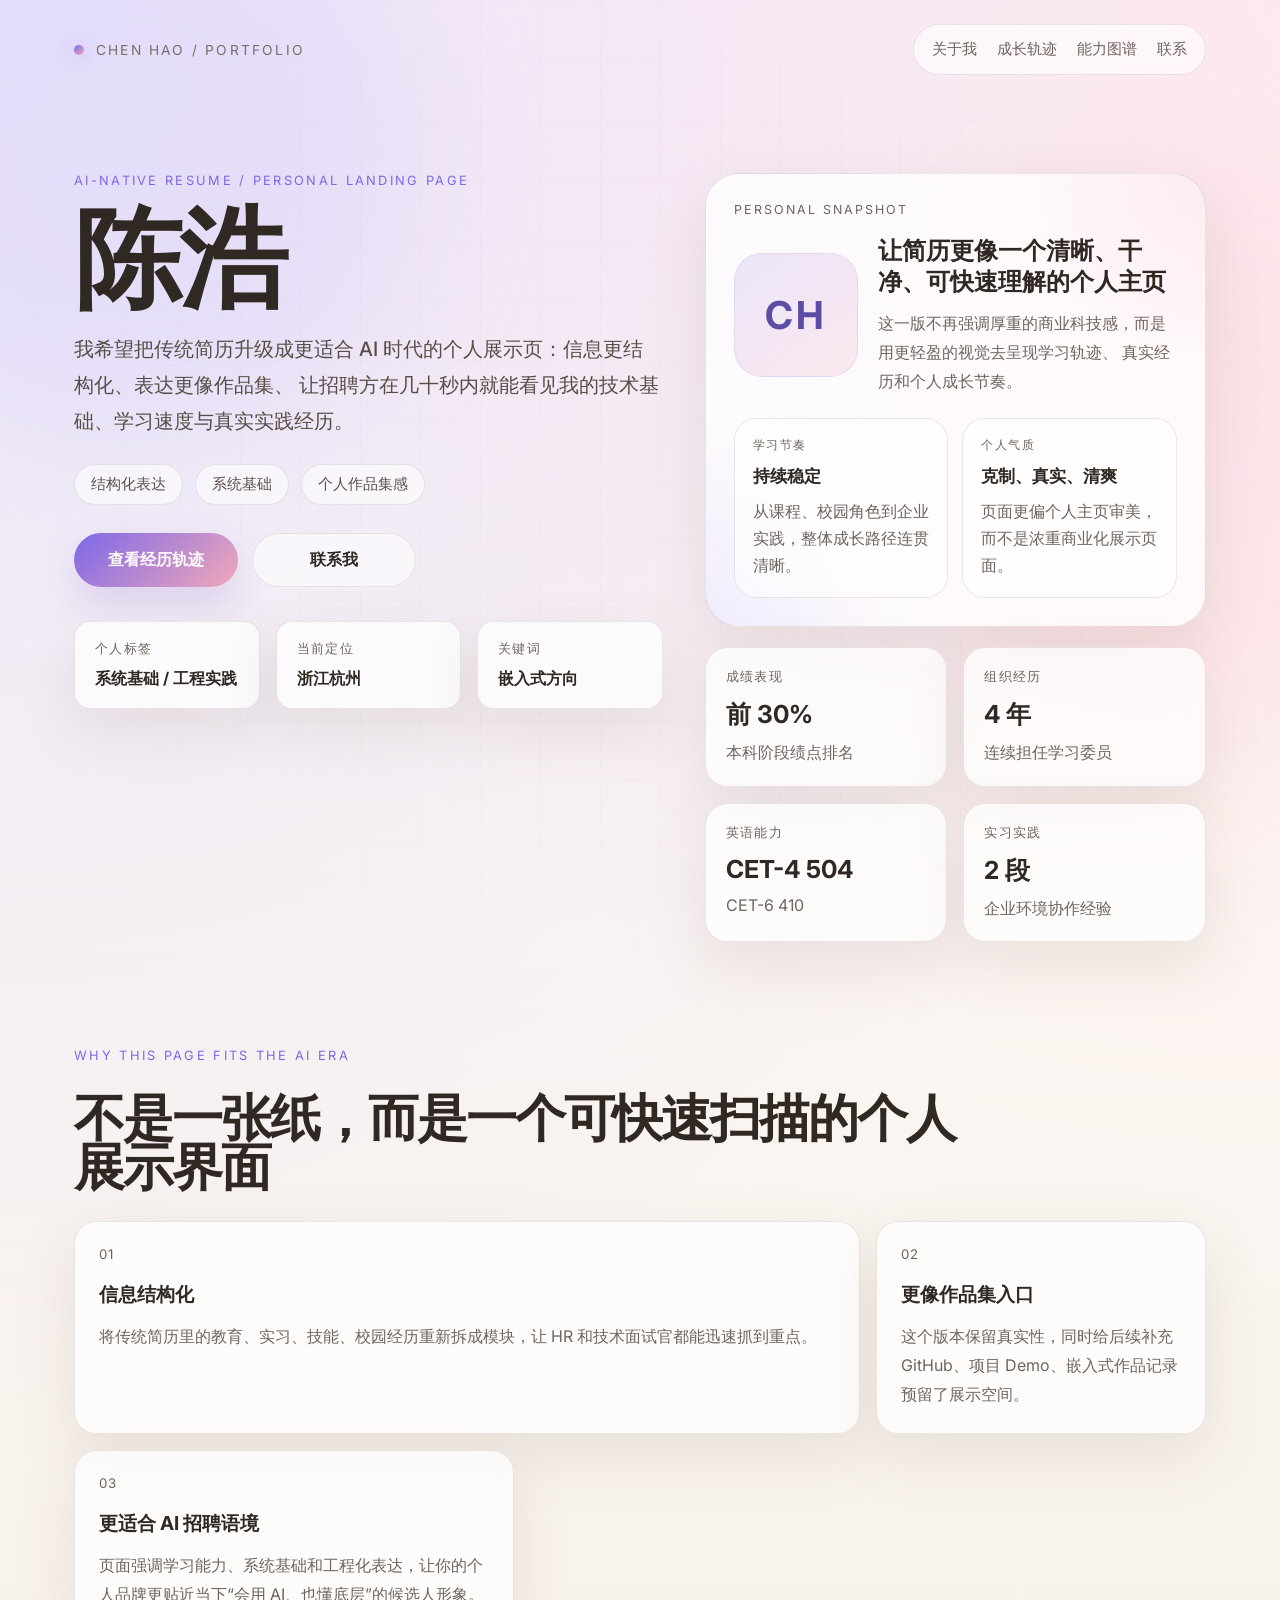
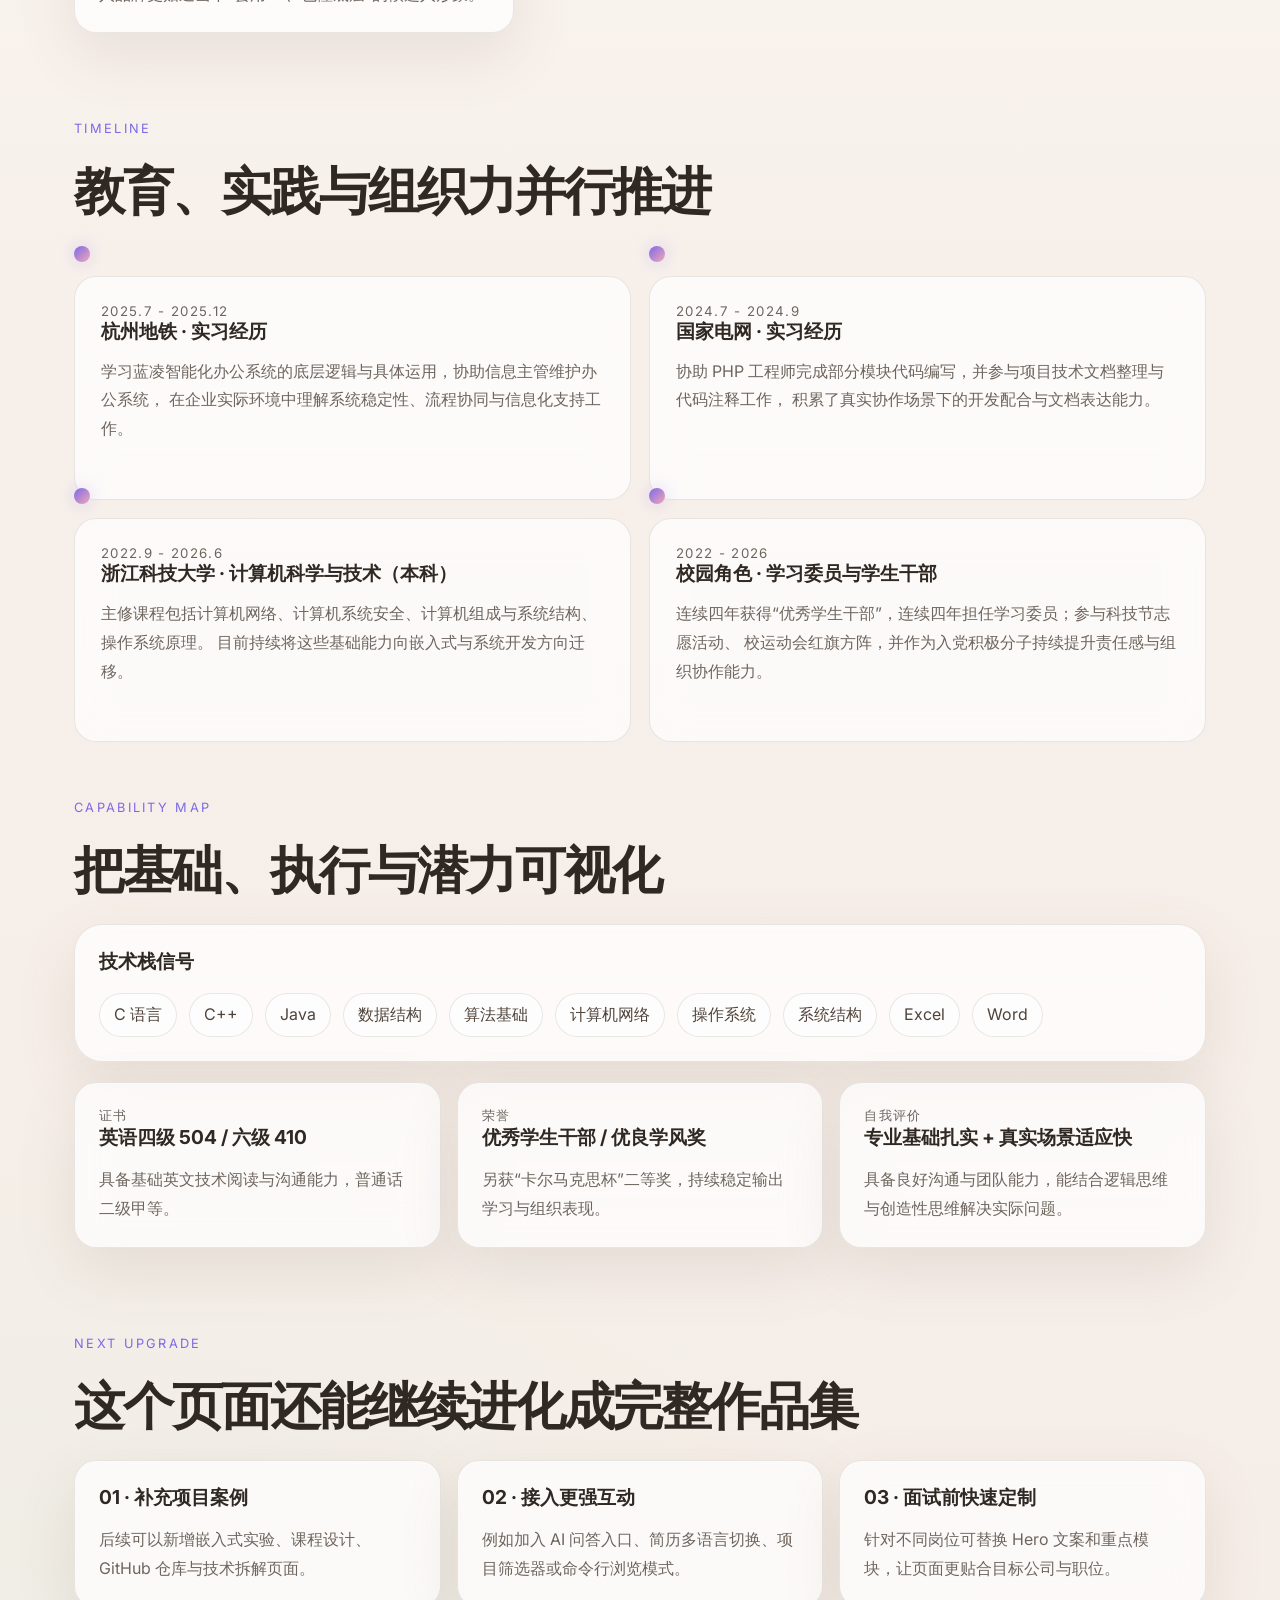
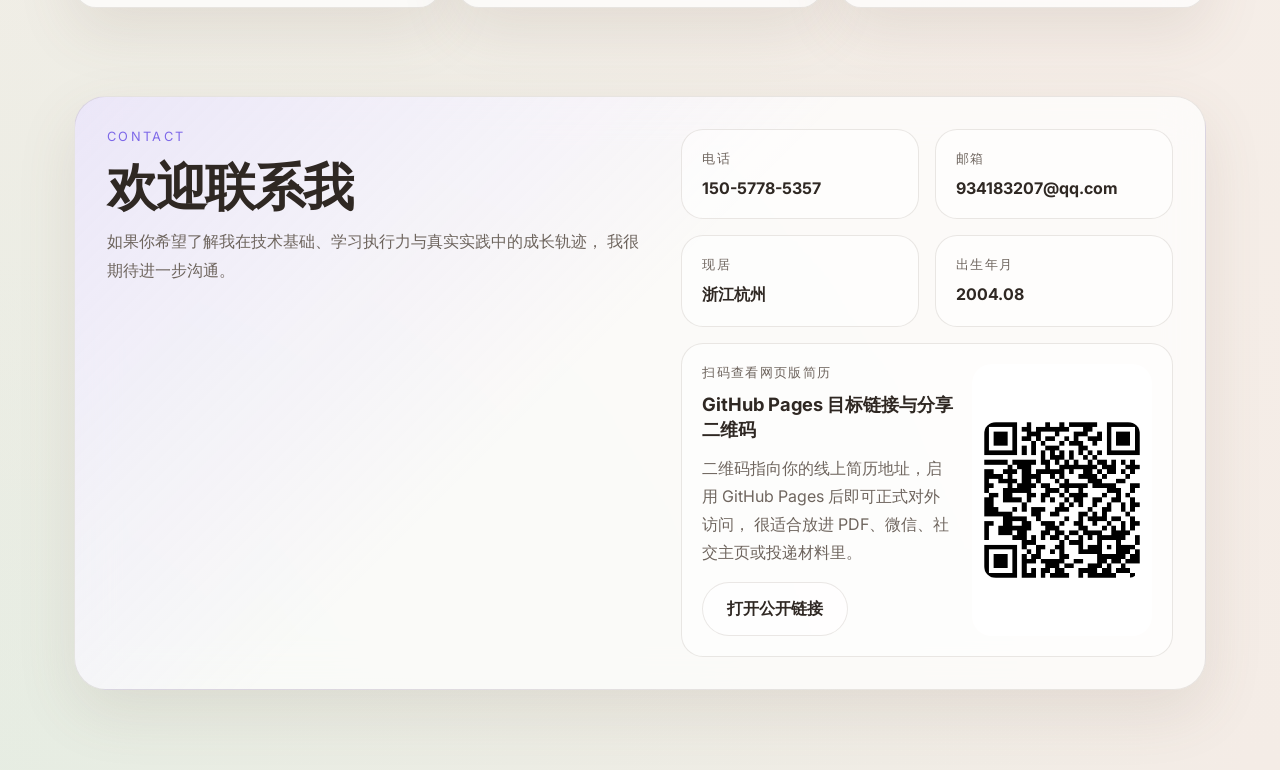
==== index.html @ 3a31ba6b "Redesign resume page layout Co-authored-by: yschen499-dotcom <yschen499-dotcom@users.noreply.github." ====
<!DOCTYPE html>
<html lang="zh-CN">
<head>
  <meta charset="UTF-8">
  <meta name="viewport" content="width=device-width, initial-scale=1.0">
  <title>陈浩 | AI 时代简历作品集</title>
  <meta
    name="description"
    content="陈浩的 AI 时代简历作品集，聚焦系统基础、工程实践与个人成长轨迹。"
  >
  <link rel="preconnect" href="https://fonts.googleapis.com">
  <link rel="preconnect" href="https://fonts.gstatic.com" crossorigin>
  <link
    href="https://fonts.googleapis.com/css2?family=Inter:wght@400;500;600;700;800&display=swap"
    rel="stylesheet"
  >
  <link rel="stylesheet" href="styles.css">
</head>
<body>
  <div class="page-shell">
    <div class="background-glow glow-a"></div>
    <div class="background-glow glow-b"></div>
    <div class="grid-overlay"></div>

    <header class="site-header">
      <a class="brand-mark" href="#top">
        <span class="brand-dot"></span>
        <span>CHEN HAO / PORTFOLIO</span>
      </a>
      <nav class="site-nav">
        <a href="#about">关于我</a>
        <a href="#timeline">成长轨迹</a>
        <a href="#skills">能力图谱</a>
        <a href="#contact">联系</a>
      </nav>
    </header>

    <main id="top">
      <section class="hero section reveal">
        <div class="hero-copy">
          <p class="eyebrow">AI-NATIVE RESUME / PERSONAL LANDING PAGE</p>
          <h1>陈浩</h1>
          <p class="hero-summary">
            我希望把传统简历升级成更适合 AI 时代的个人展示页：信息更结构化、表达更像作品集、
            让招聘方在几十秒内就能看见我的技术基础、学习速度与真实实践经历。
          </p>

          <div class="hero-tags">
            <span>结构化表达</span>
            <span>系统基础</span>
            <span>个人作品集感</span>
          </div>

          <div class="hero-actions">
            <a class="button primary" href="#timeline">查看经历轨迹</a>
            <a class="button secondary" href="#contact">联系我</a>
          </div>

          <div class="signal-row">
            <div class="signal-card">
              <span class="signal-label">个人标签</span>
              <strong>系统基础 / 工程实践</strong>
            </div>
            <div class="signal-card">
              <span class="signal-label">当前定位</span>
              <strong>浙江杭州</strong>
            </div>
            <div class="signal-card">
              <span class="signal-label">关键词</span>
              <strong id="keyword-rotator">系统基础</strong>
            </div>
          </div>
        </div>

        <aside class="hero-panel">
          <div class="showcase-card">
            <span class="showcase-label">PERSONAL SNAPSHOT</span>
            <div class="showcase-main">
              <div class="showcase-avatar">
                <span>CH</span>
              </div>
              <div class="showcase-copy">
                <h3>让简历更像一个清晰、干净、可快速理解的个人主页</h3>
                <p>
                  这一版不再强调厚重的商业科技感，而是用更轻盈的视觉去呈现学习轨迹、
                  真实经历和个人成长节奏。
                </p>
              </div>
            </div>

            <div class="showcase-grid">
              <article class="showcase-mini">
                <span>学习节奏</span>
                <strong>持续稳定</strong>
                <p>从课程、校园角色到企业实践，整体成长路径连贯清晰。</p>
              </article>
              <article class="showcase-mini">
                <span>个人气质</span>
                <strong>克制、真实、清爽</strong>
                <p>页面更偏个人主页审美，而不是浓重商业化展示页面。</p>
              </article>
            </div>
          </div>

          <div class="metric-grid">
            <article class="metric-card">
              <span>成绩表现</span>
              <strong>前 30%</strong>
              <p>本科阶段绩点排名</p>
            </article>
            <article class="metric-card">
              <span>组织经历</span>
              <strong>4 年</strong>
              <p>连续担任学习委员</p>
            </article>
            <article class="metric-card">
              <span>英语能力</span>
              <strong>CET-4 504</strong>
              <p>CET-6 410</p>
            </article>
            <article class="metric-card">
              <span>实习实践</span>
              <strong>2 段</strong>
              <p>企业环境协作经验</p>
            </article>
          </div>
        </aside>
      </section>

      <section id="about" class="section reveal">
        <div class="section-heading">
          <p class="eyebrow">WHY THIS PAGE FITS THE AI ERA</p>
          <h2>不是一张纸，而是一个可快速扫描的个人展示界面</h2>
        </div>

        <div class="feature-grid">
          <article class="feature-card">
            <span class="feature-index">01</span>
            <h3>信息结构化</h3>
            <p>
              将传统简历里的教育、实习、技能、校园经历重新拆成模块，让 HR 和技术面试官都能迅速抓到重点。
            </p>
          </article>
          <article class="feature-card">
            <span class="feature-index">02</span>
            <h3>更像作品集入口</h3>
            <p>
              这个版本保留真实性，同时给后续补充 GitHub、项目 Demo、嵌入式作品记录预留了展示空间。
            </p>
          </article>
          <article class="feature-card">
            <span class="feature-index">03</span>
            <h3>更适合 AI 招聘语境</h3>
            <p>
              页面强调学习能力、系统基础和工程化表达，让你的个人品牌更贴近当下“会用 AI、也懂底层”的候选人形象。
            </p>
          </article>
        </div>
      </section>

      <section id="timeline" class="section reveal">
        <div class="section-heading">
          <p class="eyebrow">TIMELINE</p>
          <h2>教育、实践与组织力并行推进</h2>
        </div>

        <div class="timeline">
          <article class="timeline-item">
            <div class="timeline-dot"></div>
            <div class="timeline-content">
              <span class="timeline-date">2025.7 - 2025.12</span>
              <h3>杭州地铁 · 实习经历</h3>
              <p>
                学习蓝凌智能化办公系统的底层逻辑与具体运用，协助信息主管维护办公系统，
                在企业实际环境中理解系统稳定性、流程协同与信息化支持工作。
              </p>
            </div>
          </article>

          <article class="timeline-item">
            <div class="timeline-dot"></div>
            <div class="timeline-content">
              <span class="timeline-date">2024.7 - 2024.9</span>
              <h3>国家电网 · 实习经历</h3>
              <p>
                协助 PHP 工程师完成部分模块代码编写，并参与项目技术文档整理与代码注释工作，
                积累了真实协作场景下的开发配合与文档表达能力。
              </p>
            </div>
          </article>

          <article class="timeline-item">
            <div class="timeline-dot"></div>
            <div class="timeline-content">
              <span class="timeline-date">2022.9 - 2026.6</span>
              <h3>浙江科技大学 · 计算机科学与技术（本科）</h3>
              <p>
                主修课程包括计算机网络、计算机系统安全、计算机组成与系统结构、操作系统原理。
                目前持续将这些基础能力向嵌入式与系统开发方向迁移。
              </p>
            </div>
          </article>

          <article class="timeline-item">
            <div class="timeline-dot"></div>
            <div class="timeline-content">
              <span class="timeline-date">2022 - 2026</span>
              <h3>校园角色 · 学习委员与学生干部</h3>
              <p>
                连续四年获得“优秀学生干部”，连续四年担任学习委员；参与科技节志愿活动、
                校运动会红旗方阵，并作为入党积极分子持续提升责任感与组织协作能力。
              </p>
            </div>
          </article>
        </div>
      </section>

      <section id="skills" class="section reveal">
        <div class="section-heading">
          <p class="eyebrow">CAPABILITY MAP</p>
          <h2>把基础、执行与潜力可视化</h2>
        </div>

        <div class="capability-layout">
          <div class="capability-panel">
            <h3>技术栈信号</h3>
            <div class="tag-group">
              <span>C 语言</span>
              <span>C++</span>
              <span>Java</span>
              <span>数据结构</span>
              <span>算法基础</span>
              <span>计算机网络</span>
              <span>操作系统</span>
              <span>系统结构</span>
              <span>Excel</span>
              <span>Word</span>
            </div>
          </div>
        </div>

        <div class="highlight-grid">
          <article class="highlight-card">
            <span class="highlight-title">证书</span>
            <h3>英语四级 504 / 六级 410</h3>
            <p>具备基础英文技术阅读与沟通能力，普通话二级甲等。</p>
          </article>
          <article class="highlight-card">
            <span class="highlight-title">荣誉</span>
            <h3>优秀学生干部 / 优良学风奖</h3>
            <p>另获“卡尔马克思杯”二等奖，持续稳定输出学习与组织表现。</p>
          </article>
          <article class="highlight-card">
            <span class="highlight-title">自我评价</span>
            <h3>专业基础扎实 + 真实场景适应快</h3>
            <p>具备良好沟通与团队能力，能结合逻辑思维与创造性思维解决实际问题。</p>
          </article>
        </div>
      </section>

      <section class="section reveal">
        <div class="section-heading">
          <p class="eyebrow">NEXT UPGRADE</p>
          <h2>这个页面还能继续进化成完整作品集</h2>
        </div>

        <div class="roadmap">
          <article class="roadmap-card">
            <h3>01 · 补充项目案例</h3>
            <p>后续可以新增嵌入式实验、课程设计、GitHub 仓库与技术拆解页面。</p>
          </article>
          <article class="roadmap-card">
            <h3>02 · 接入更强互动</h3>
            <p>例如加入 AI 问答入口、简历多语言切换、项目筛选器或命令行浏览模式。</p>
          </article>
          <article class="roadmap-card">
            <h3>03 · 面试前快速定制</h3>
            <p>针对不同岗位可替换 Hero 文案和重点模块，让页面更贴合目标公司与职位。</p>
          </article>
        </div>
      </section>

      <section id="contact" class="section reveal">
        <div class="contact-card">
          <div>
            <p class="eyebrow">CONTACT</p>
            <h2>欢迎联系我</h2>
            <p class="contact-copy">
              如果你希望了解我在技术基础、学习执行力与真实实践中的成长轨迹，
              我很期待进一步沟通。
            </p>
          </div>

          <div class="contact-side">
            <div class="contact-grid">
              <a href="tel:15057785357">
                <span>电话</span>
                <strong>150-5778-5357</strong>
              </a>
              <a href="mailto:934183207@qq.com">
                <span>邮箱</span>
                <strong>934183207@qq.com</strong>
              </a>
              <div>
                <span>现居</span>
                <strong>浙江杭州</strong>
              </div>
              <div>
                <span>出生年月</span>
                <strong>2004.08</strong>
              </div>
            </div>

            <div class="qr-panel">
              <div class="qr-copy">
                <span class="highlight-title">扫码查看网页版简历</span>
                <h3>GitHub Pages 目标链接与分享二维码</h3>
                <p>
                  二维码指向你的线上简历地址，启用 GitHub Pages 后即可正式对外访问，
                  很适合放进 PDF、微信、社交主页或投递材料里。
                </p>
                <a
                  class="button secondary qr-link"
                  href="https://yschen499-dotcom.github.io/test_dingdingtest_dingding/"
                  target="_blank"
                  rel="noreferrer"
                >
                  打开公开链接
                </a>
              </div>

              <div class="qr-code-card">
                <img src="assets/resume-qr.png" alt="陈浩网页版简历二维码">
              </div>
            </div>
          </div>
        </div>
      </section>
    </main>
  </div>

  <script src="script.js"></script>
</body>
</html>
---- styles.css ----
:root {
  --bg: #f6efe8;
  --bg-soft: rgba(255, 255, 255, 0.78);
  --card: rgba(255, 255, 255, 0.72);
  --card-strong: rgba(255, 255, 255, 0.9);
  --text: #2f2823;
  --muted: #6e655e;
  --line: rgba(86, 69, 53, 0.12);
  --primary: #7d68e8;
  --primary-strong: #a58dfa;
  --accent: #f1a8b9;
  --shadow: 0 22px 60px rgba(114, 92, 71, 0.12);
  --radius-xl: 28px;
  --radius-lg: 22px;
  --radius-md: 16px;
  --content-width: 1180px;
}

* {
  box-sizing: border-box;
}

html {
  scroll-behavior: smooth;
}

body {
  margin: 0;
  font-family: "Inter", system-ui, -apple-system, BlinkMacSystemFont, "Segoe UI", sans-serif;
  background:
    radial-gradient(circle at top left, rgba(167, 145, 255, 0.22), transparent 34%),
    radial-gradient(circle at top right, rgba(255, 187, 205, 0.28), transparent 28%),
    radial-gradient(circle at bottom left, rgba(205, 238, 220, 0.35), transparent 30%),
    linear-gradient(180deg, #fffdfa 0%, #f7f0ea 48%, #f4ece6 100%);
  color: var(--text);
  min-height: 100vh;
}

a {
  color: inherit;
  text-decoration: none;
}

button,
a,
span,
div {
  -webkit-tap-highlight-color: transparent;
}

.page-shell {
  position: relative;
  overflow: hidden;
}

.background-glow {
  position: fixed;
  width: 36rem;
  height: 36rem;
  border-radius: 999px;
  filter: blur(70px);
  opacity: 0.24;
  pointer-events: none;
  z-index: 0;
}

.glow-a {
  top: -8rem;
  left: -10rem;
  background: #c9befb;
}

.glow-b {
  top: 12rem;
  right: -12rem;
  background: #ffc6d3;
}

.grid-overlay {
  position: fixed;
  inset: 0;
  background-image:
    linear-gradient(rgba(96, 77, 62, 0.035) 1px, transparent 1px),
    linear-gradient(90deg, rgba(96, 77, 62, 0.035) 1px, transparent 1px);
  background-size: 60px 60px;
  mask-image: radial-gradient(circle at center, black 50%, transparent 92%);
  pointer-events: none;
  opacity: 0.45;
  z-index: 0;
}

.site-header,
main {
  position: relative;
  z-index: 1;
}

.site-header {
  max-width: var(--content-width);
  margin: 0 auto;
  padding: 24px 24px 0;
  display: flex;
  align-items: center;
  justify-content: space-between;
  gap: 24px;
}

.brand-mark {
  display: inline-flex;
  align-items: center;
  gap: 12px;
  font-size: 0.86rem;
  letter-spacing: 0.16em;
  color: #7a6f68;
}

.brand-dot {
  width: 10px;
  height: 10px;
  border-radius: 50%;
  background: linear-gradient(135deg, var(--primary), var(--accent));
  box-shadow: 0 0 18px rgba(156, 132, 241, 0.45);
}

.site-nav {
  display: inline-flex;
  align-items: center;
  gap: 20px;
  padding: 14px 18px;
  border: 1px solid var(--line);
  border-radius: 999px;
  background: rgba(255, 255, 255, 0.62);
  backdrop-filter: blur(18px);
}

.site-nav a {
  color: var(--muted);
  font-size: 0.95rem;
  transition: color 180ms ease;
}

.site-nav a.active,
.site-nav a:hover {
  color: var(--text);
}

main {
  max-width: var(--content-width);
  margin: 0 auto;
  padding: 34px 24px 80px;
}

.section {
  margin-top: 88px;
}

.hero {
  min-height: calc(100vh - 140px);
  display: grid;
  grid-template-columns: minmax(0, 1.08fr) minmax(360px, 0.92fr);
  align-items: start;
  gap: 42px;
  margin-top: 28px;
  padding: 36px 0 18px;
}

.eyebrow {
  color: var(--primary);
  letter-spacing: 0.18em;
  font-size: 0.8rem;
  text-transform: uppercase;
  margin: 0 0 18px;
}

.hero h1,
.section-heading h2,
.contact-card h2 {
  margin: 0;
  letter-spacing: -0.04em;
  line-height: 0.96;
}

.hero h1 {
  font-size: clamp(3.4rem, 10vw, 6.8rem);
}

.hero-role {
  margin: 18px 0 0;
  font-size: clamp(1.2rem, 2.2vw, 1.6rem);
  color: #594d45;
  font-weight: 600;
}

.hero-summary,
.feature-card p,
.timeline-content p,
.highlight-card p,
.roadmap-card p,
.contact-copy {
  color: var(--muted);
  line-height: 1.8;
}

.hero-summary {
  max-width: 640px;
  font-size: clamp(1.12rem, 2vw, 1.24rem);
  margin: 22px 0 0;
  color: #584e47;
  font-weight: 500;
}

.hero-tags {
  display: flex;
  flex-wrap: wrap;
  gap: 12px;
  margin-top: 24px;
}

.hero-tags span {
  padding: 10px 16px;
  border-radius: 999px;
  border: 1px solid var(--line);
  background: rgba(255, 255, 255, 0.58);
  color: #5b514a;
  font-size: 0.92rem;
}

.hero-actions {
  display: flex;
  flex-wrap: wrap;
  gap: 14px;
  margin-top: 28px;
}

.button {
  display: inline-flex;
  align-items: center;
  justify-content: center;
  min-width: 164px;
  padding: 15px 24px;
  border-radius: 999px;
  font-weight: 600;
  transition:
    transform 180ms ease,
    border-color 180ms ease,
    background 180ms ease;
}

.button:hover {
  transform: translateY(-2px);
}

.button.primary {
  background: linear-gradient(135deg, var(--primary), var(--accent));
  color: #fffdfb;
  box-shadow: 0 16px 36px rgba(154, 122, 214, 0.24);
}

.button.secondary {
  border: 1px solid var(--line);
  background: rgba(255, 255, 255, 0.55);
}

.signal-row {
  display: grid;
  grid-template-columns: repeat(3, minmax(0, 1fr));
  gap: 16px;
  margin-top: 34px;
}

.signal-card,
.metric-card,
.feature-card,
.capability-panel,
.highlight-card,
.roadmap-card {
  border: 1px solid var(--line);
  background: var(--card);
  backdrop-filter: blur(18px);
  box-shadow: var(--shadow);
}

.signal-card {
  padding: 18px 20px;
  border-radius: var(--radius-md);
}

.signal-label,
.metric-card span,
.highlight-title,
.contact-grid span,
.feature-index,
.timeline-date {
  display: block;
  color: var(--muted);
  font-size: 0.83rem;
  letter-spacing: 0.1em;
  text-transform: uppercase;
}

.signal-card strong,
.contact-grid strong {
  display: block;
  margin-top: 10px;
  font-size: 1rem;
}

.hero-panel {
  display: grid;
  gap: 20px;
  align-content: start;
}

.showcase-card {
  padding: 28px;
  border-radius: 34px;
  border: 1px solid var(--line);
  background:
    radial-gradient(circle at top right, rgba(241, 168, 185, 0.18), transparent 28%),
    radial-gradient(circle at bottom left, rgba(165, 141, 250, 0.14), transparent 30%),
    rgba(255, 255, 255, 0.78);
  box-shadow: var(--shadow);
}

.showcase-label {
  display: block;
  color: var(--muted);
  font-size: 0.78rem;
  letter-spacing: 0.16em;
  text-transform: uppercase;
}

.showcase-main {
  display: grid;
  grid-template-columns: 124px minmax(0, 1fr);
  gap: 20px;
  align-items: center;
  margin-top: 18px;
}

.showcase-avatar {
  display: flex;
  align-items: center;
  justify-content: center;
  aspect-ratio: 1;
  border-radius: 28px;
  background: linear-gradient(145deg, rgba(125, 104, 232, 0.14), rgba(241, 168, 185, 0.22));
  border: 1px solid rgba(125, 104, 232, 0.12);
}

.showcase-avatar span {
  font-size: 2.4rem;
  font-weight: 700;
  color: #5b4ca4;
  letter-spacing: 0.08em;
}

.showcase-copy h3 {
  margin: 0;
  font-size: 1.5rem;
  line-height: 1.3;
}

.showcase-copy p {
  margin: 12px 0 0;
  color: var(--muted);
  line-height: 1.8;
}

.showcase-grid {
  display: grid;
  grid-template-columns: repeat(2, minmax(0, 1fr));
  gap: 14px;
  margin-top: 22px;
}

.showcase-mini {
  padding: 18px;
  border-radius: 22px;
  border: 1px solid var(--line);
  background: rgba(255, 255, 255, 0.6);
}

.showcase-mini span {
  display: block;
  color: var(--muted);
  font-size: 0.78rem;
  letter-spacing: 0.12em;
  text-transform: uppercase;
}

.showcase-mini strong {
  display: block;
  margin-top: 10px;
  font-size: 1.08rem;
}

.showcase-mini p {
  margin: 10px 0 0;
  color: var(--muted);
  line-height: 1.7;
}

.terminal-card {
  border-radius: var(--radius-xl);
  overflow: hidden;
  background: rgba(255, 255, 255, 0.76);
  border: 1px solid var(--line);
  box-shadow: var(--shadow);
}

.terminal-topbar {
  display: flex;
  gap: 8px;
  padding: 16px 18px;
  border-bottom: 1px solid var(--line);
}

.terminal-topbar span {
  width: 11px;
  height: 11px;
  border-radius: 50%;
  background: rgba(112, 101, 94, 0.22);
}

.terminal-topbar span:first-child {
  background: #ff5f56;
}

.terminal-topbar span:nth-child(2) {
  background: #ffbd2e;
}

.terminal-topbar span:last-child {
  background: #27c93f;
}

.terminal-body {
  padding: 20px 22px 22px;
  font-size: 0.95rem;
  color: #554a42;
}

.terminal-body p {
  margin: 10px 0;
}

.terminal-body ul {
  margin: 14px 0 14px 18px;
  padding: 0;
  color: var(--muted);
  line-height: 1.8;
}

.prompt,
.terminal-accent {
  color: var(--primary);
}

.metric-grid,
.feature-grid,
.highlight-grid,
.roadmap,
.contact-grid,
.contact-side {
  display: grid;
  gap: 16px;
}

.metric-grid {
  grid-template-columns: repeat(2, minmax(0, 1fr));
}

.metric-card {
  padding: 20px;
  border-radius: var(--radius-lg);
}

.metric-card strong {
  display: block;
  margin-top: 12px;
  font-size: 1.55rem;
}

.metric-card p {
  margin: 8px 0 0;
  color: var(--muted);
  line-height: 1.65;
}

.section-heading {
  display: flex;
  flex-direction: column;
  gap: 12px;
  margin-bottom: 30px;
}

.section-heading h2,
.contact-card h2 {
  font-size: clamp(2.1rem, 4vw, 3.5rem);
  max-width: 920px;
}

.feature-grid {
  grid-template-columns: 1.2fr 0.9fr 0.9fr;
  align-items: stretch;
}

.feature-card:first-child {
  grid-column: span 2;
}

.feature-card,
.highlight-card,
.roadmap-card {
  border-radius: var(--radius-lg);
  padding: 24px;
}

.feature-index {
  margin-bottom: 20px;
}

.feature-card h3,
.timeline-content h3,
.capability-panel h3,
.highlight-card h3,
.roadmap-card h3 {
  margin: 0;
  font-size: 1.2rem;
}

.feature-card p,
.highlight-card p,
.roadmap-card p {
  margin: 14px 0 0;
}

.timeline {
  display: grid;
  grid-template-columns: repeat(2, minmax(0, 1fr));
  gap: 18px;
}

.timeline-item {
  position: relative;
  padding-left: 0;
}

.timeline-item + .timeline-item {
  margin-top: 0;
}

.timeline-dot {
  position: static;
  margin-bottom: 14px;
  width: 16px;
  height: 16px;
  border-radius: 50%;
  background: linear-gradient(135deg, var(--primary), var(--accent));
  box-shadow: 0 0 18px rgba(125, 104, 232, 0.28);
}

.timeline-content {
  border-radius: var(--radius-lg);
  padding: 26px;
  border: 1px solid var(--line);
  background: rgba(255, 255, 255, 0.7);
  backdrop-filter: blur(18px);
  min-height: 100%;
}

.timeline-content p {
  margin: 12px 0 0;
}

.capability-layout {
  display: grid;
  grid-template-columns: 1fr;
  gap: 18px;
}

.capability-panel {
  border-radius: var(--radius-xl);
  padding: 24px;
}

.tag-group {
  display: flex;
  flex-wrap: wrap;
  gap: 12px;
  margin-top: 18px;
}

.tag-group span {
  padding: 10px 14px;
  border-radius: 999px;
  border: 1px solid var(--line);
  color: #4f433b;
  background: rgba(255, 255, 255, 0.58);
}

.skill-bars {
  display: grid;
  gap: 18px;
  margin-top: 20px;
}

.skill-copy {
  display: flex;
  align-items: center;
  justify-content: space-between;
  gap: 12px;
  color: #dbe7fd;
}

.skill-copy strong {
  color: var(--primary);
}

.skill-bar {
  height: 10px;
  margin-top: 10px;
  border-radius: 999px;
  overflow: hidden;
  background: rgba(255, 255, 255, 0.08);
}

.skill-bar span {
  display: block;
  height: 100%;
  border-radius: inherit;
  background: linear-gradient(90deg, var(--primary), var(--accent));
}

.highlight-grid {
  grid-template-columns: repeat(3, minmax(0, 1fr));
  margin-top: 20px;
}

.roadmap {
  grid-template-columns: repeat(3, minmax(0, 1fr));
}

.contact-card {
  display: grid;
  grid-template-columns: minmax(0, 1fr) minmax(280px, 0.9fr);
  gap: 28px;
  padding: 32px;
  border-radius: 32px;
  border: 1px solid var(--line);
  background:
    linear-gradient(135deg, rgba(165, 141, 250, 0.18), rgba(255, 255, 255, 0) 45%),
    rgba(255, 255, 255, 0.72);
  backdrop-filter: blur(20px);
  box-shadow: var(--shadow);
}

.contact-grid {
  grid-template-columns: repeat(2, minmax(0, 1fr));
}

.contact-side {
  align-content: start;
}

.contact-grid a,
.contact-grid div {
  padding: 20px;
  border-radius: var(--radius-lg);
  border: 1px solid var(--line);
  background: rgba(255, 255, 255, 0.52);
}

.qr-panel {
  display: grid;
  grid-template-columns: minmax(0, 1fr) 180px;
  gap: 18px;
  padding: 20px;
  border-radius: var(--radius-lg);
  border: 1px solid var(--line);
  background: rgba(255, 255, 255, 0.52);
}

.qr-copy h3 {
  margin: 10px 0 0;
  font-size: 1.15rem;
}

.qr-copy p {
  margin: 12px 0 0;
  color: var(--muted);
  line-height: 1.75;
}

.qr-link {
  margin-top: 16px;
  min-width: 0;
}

.qr-code-card {
  display: flex;
  align-items: center;
  justify-content: center;
  padding: 12px;
  border-radius: 20px;
  background: rgba(255, 255, 255, 0.92);
}

.qr-code-card img {
  display: block;
  width: 100%;
  max-width: 156px;
  height: auto;
  border-radius: 12px;
}

.contact-copy {
  margin-top: 16px;
  max-width: 640px;
}

.reveal {
  opacity: 0;
  transform: translateY(28px);
  transition:
    opacity 600ms ease,
    transform 600ms ease;
}

.reveal.visible {
  opacity: 1;
  transform: translateY(0);
}

@media (max-width: 1080px) {
  .hero,
  .capability-layout,
  .contact-card {
    grid-template-columns: 1fr;
  }

  .feature-grid,
  .highlight-grid,
  .roadmap {
    grid-template-columns: repeat(2, minmax(0, 1fr));
  }

  .feature-card:first-child {
    grid-column: span 1;
  }

  .timeline {
    grid-template-columns: 1fr;
  }
}

@media (max-width: 760px) {
  .site-header {
    padding-top: 18px;
    flex-direction: column;
    align-items: flex-start;
  }

  .site-nav {
    width: 100%;
    overflow-x: auto;
    justify-content: flex-start;
  }

  main {
    padding-left: 18px;
    padding-right: 18px;
  }

  .hero {
    min-height: auto;
    padding-top: 24px;
  }

  .showcase-main,
  .showcase-grid {
    grid-template-columns: 1fr;
  }

  .signal-row,
  .metric-grid,
  .feature-grid,
  .highlight-grid,
  .roadmap,
  .contact-grid {
    grid-template-columns: 1fr;
  }

  .qr-panel {
    grid-template-columns: 1fr;
  }

  .qr-code-card {
    max-width: 220px;
  }

  .contact-card {
    padding: 24px;
  }
}
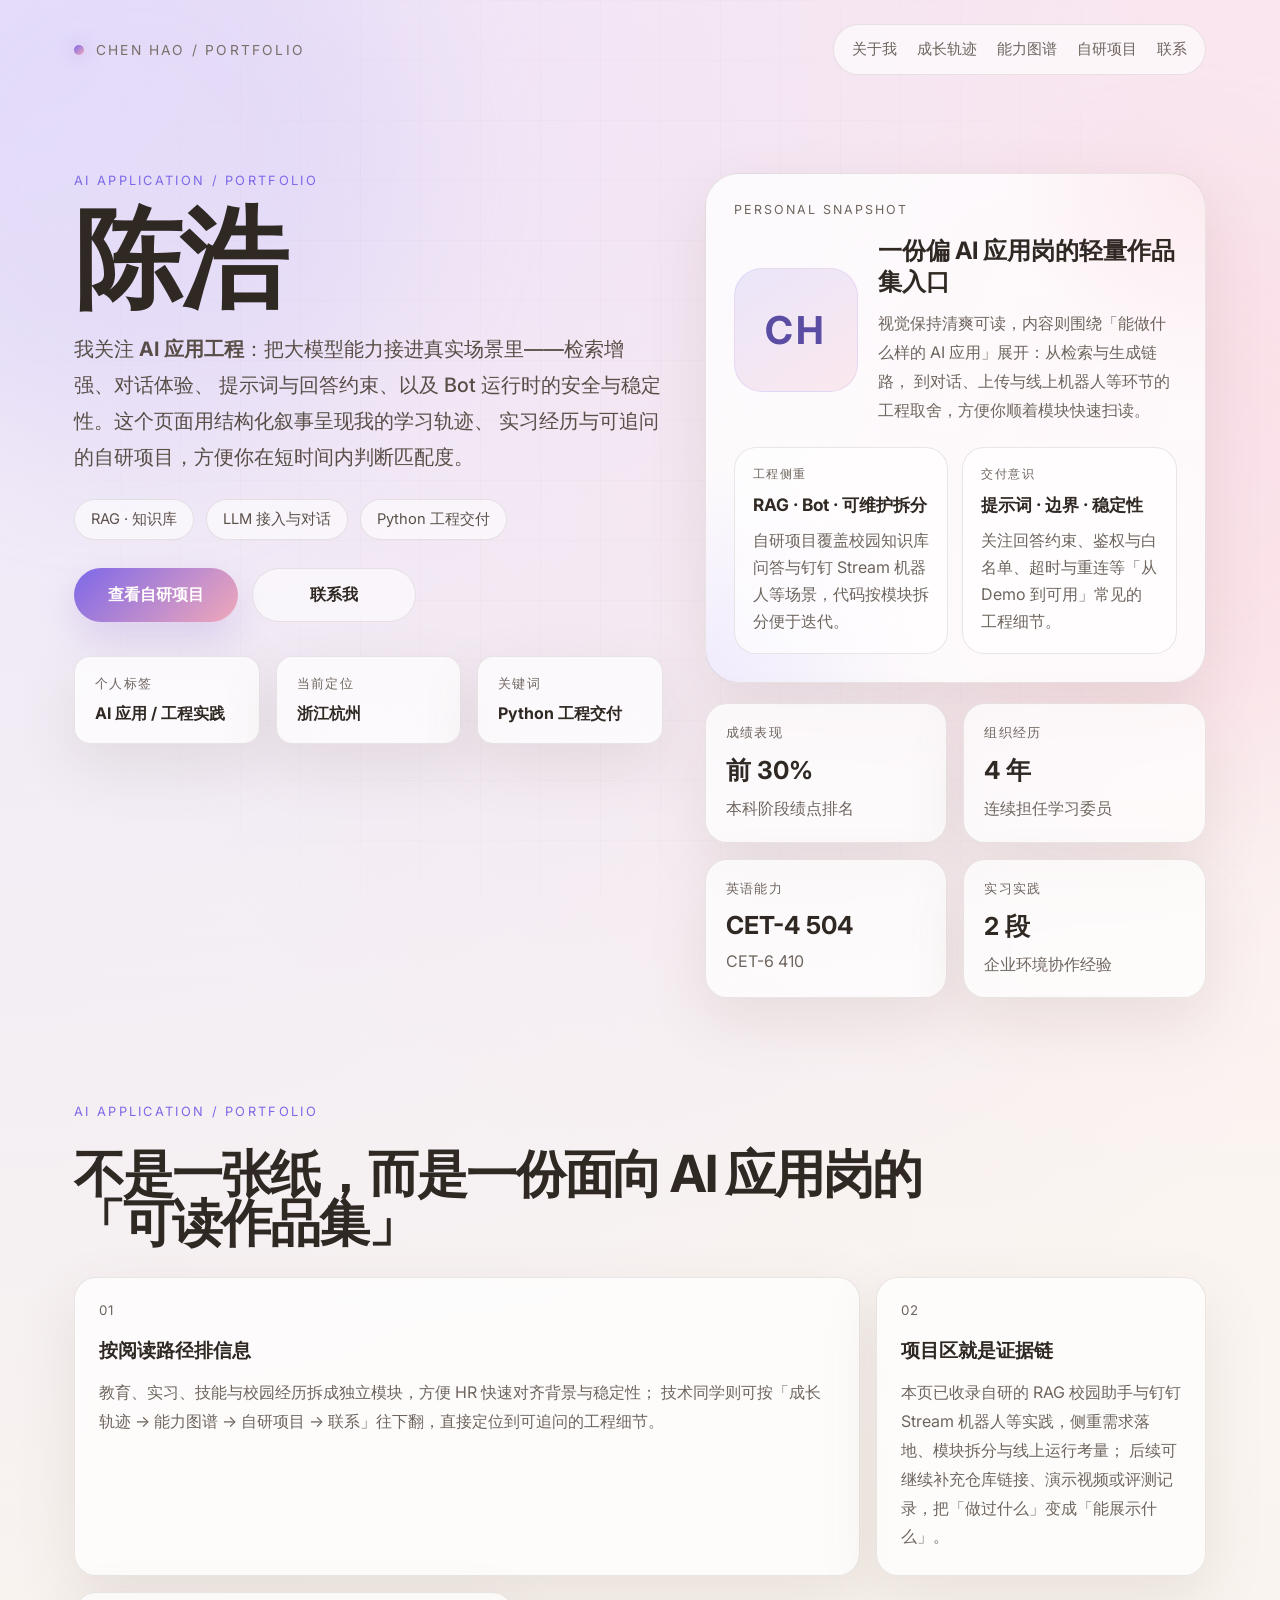
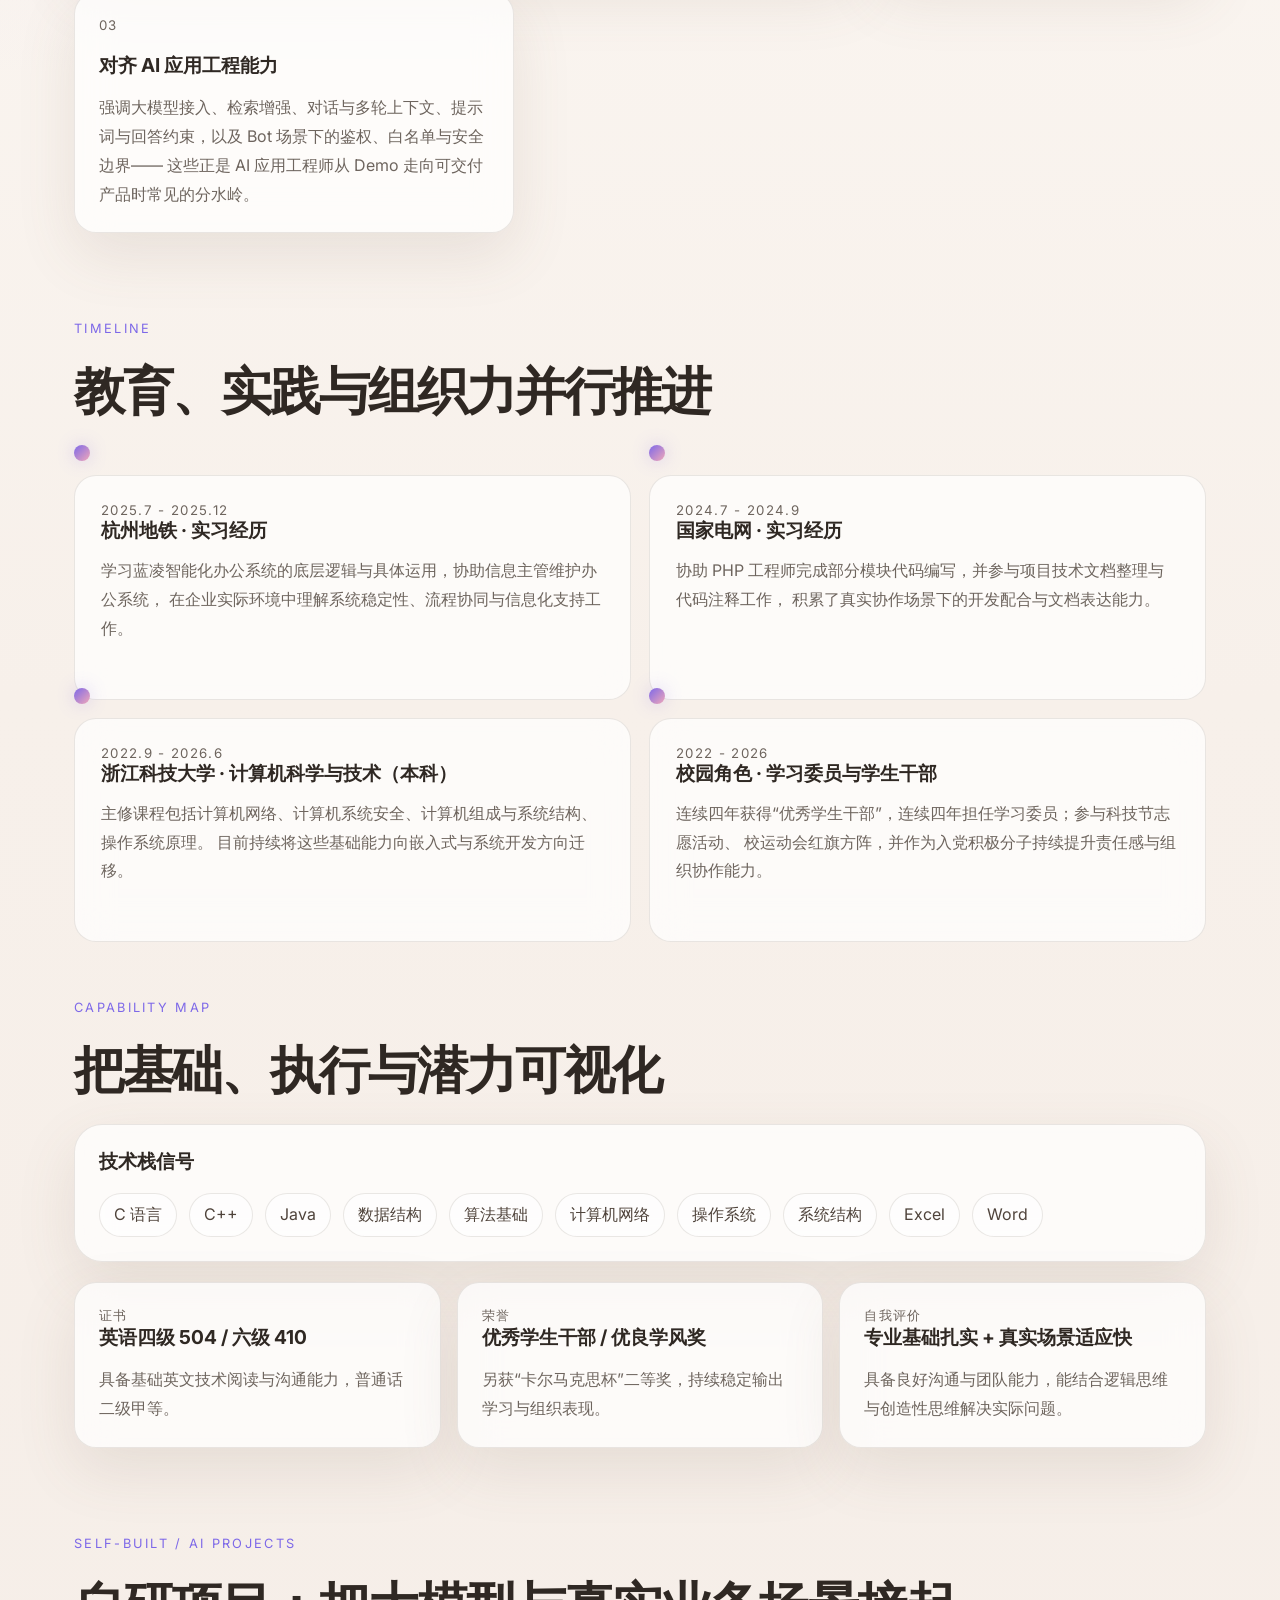
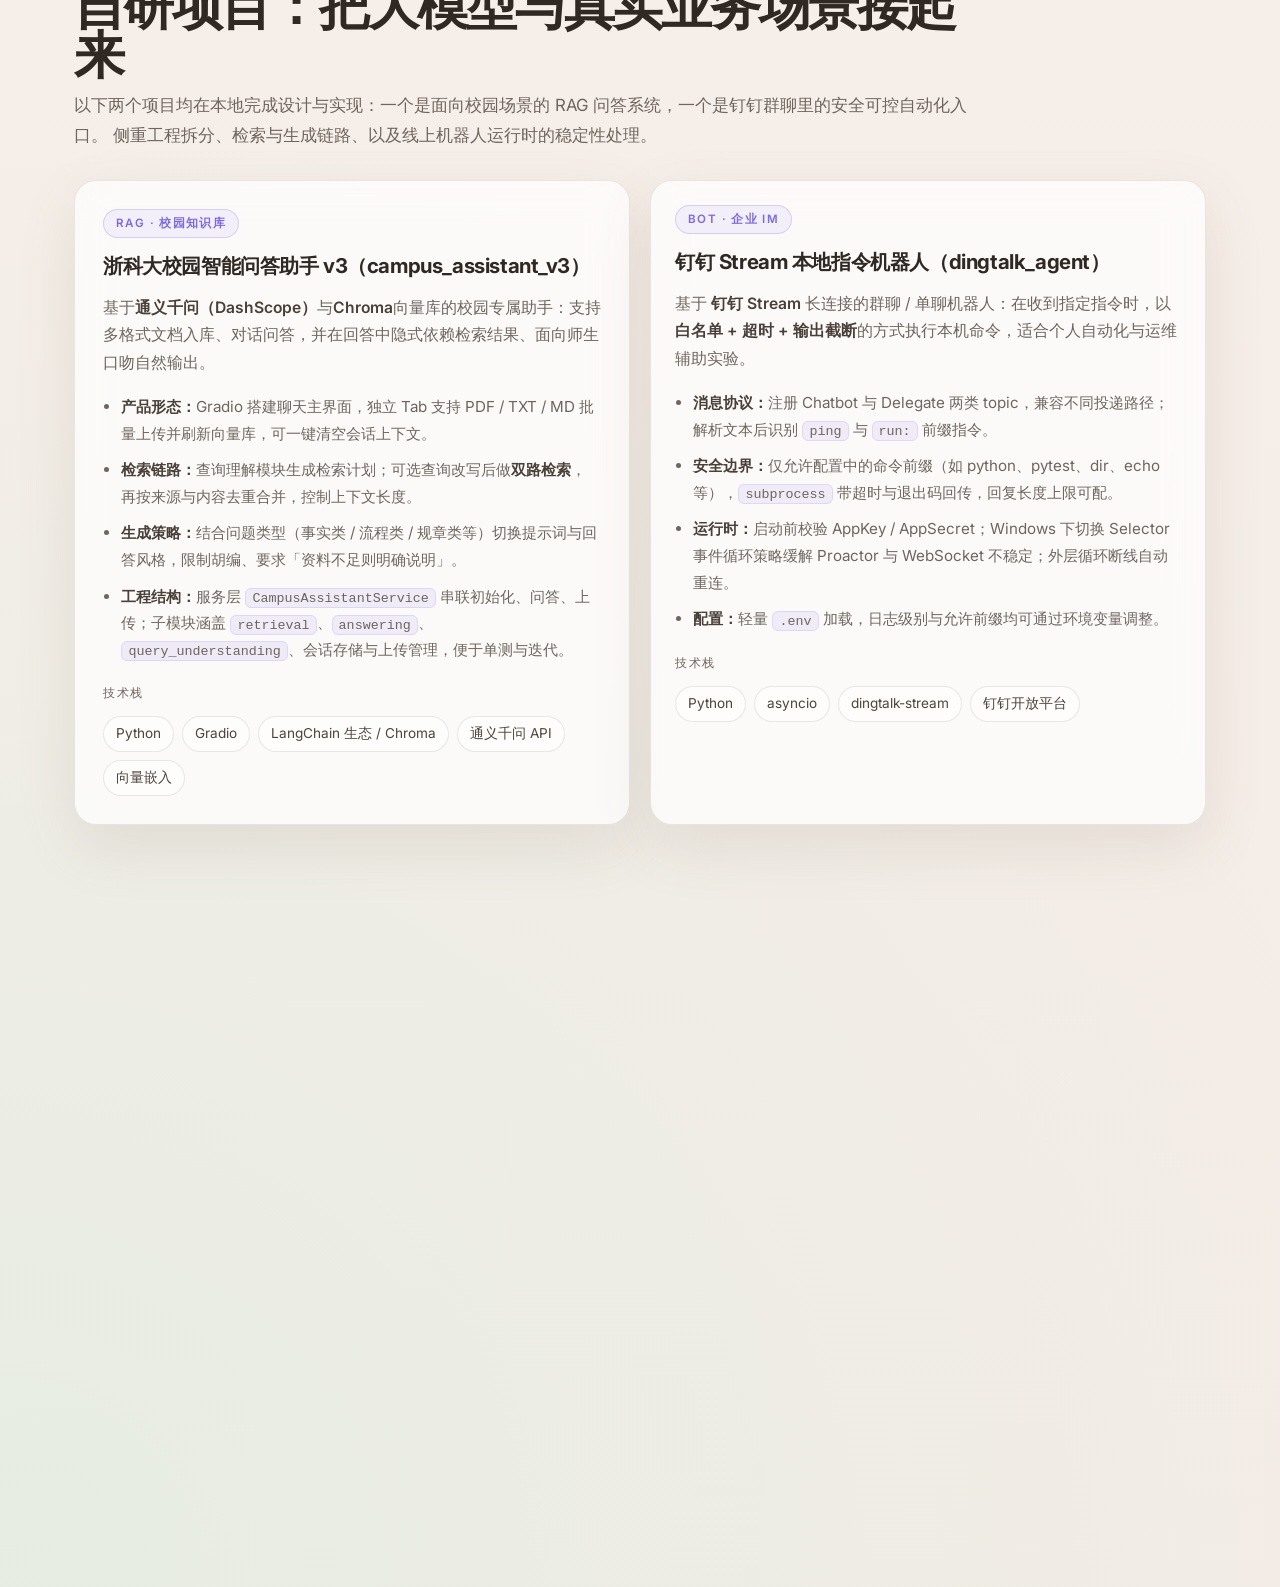
==== commit 17e3e000: "Sync AI application resume content Co-authored-by: yschen499-dotcom <yschen499-dotcom@users.noreply." ====
--- a/index.html
+++ b/index.html
@@ -3,10 +3,10 @@
 <head>
   <meta charset="UTF-8">
   <meta name="viewport" content="width=device-width, initial-scale=1.0">
-  <title>陈浩 | AI 时代简历作品集</title>
+  <title>陈浩 | AI 应用方向 · 个人简历与作品</title>
   <meta
     name="description"
-    content="陈浩的 AI 时代简历作品集，聚焦系统基础、工程实践与个人成长轨迹。"
+    content="陈浩的个人简历与作品页，面向 AI 应用岗位：大模型接入、RAG 检索增强、对话与钉钉 Bot 等落地实践，并呈现教育、实习与自研项目。"
   >
   <link rel="preconnect" href="https://fonts.googleapis.com">
   <link rel="preconnect" href="https://fonts.gstatic.com" crossorigin>
@@ -31,6 +31,7 @@
         <a href="#about">关于我</a>
         <a href="#timeline">成长轨迹</a>
         <a href="#skills">能力图谱</a>
+        <a href="#projects">自研项目</a>
         <a href="#contact">联系</a>
       </nav>
     </header>
@@ -38,28 +39,29 @@
     <main id="top">
       <section class="hero section reveal">
         <div class="hero-copy">
-          <p class="eyebrow">AI-NATIVE RESUME / PERSONAL LANDING PAGE</p>
+          <p class="eyebrow">AI APPLICATION / PORTFOLIO</p>
           <h1>陈浩</h1>
           <p class="hero-summary">
-            我希望把传统简历升级成更适合 AI 时代的个人展示页：信息更结构化、表达更像作品集、
-            让招聘方在几十秒内就能看见我的技术基础、学习速度与真实实践经历。
+            我关注<strong> AI 应用工程</strong>：把大模型能力接进真实场景里——检索增强、对话体验、
+            提示词与回答约束、以及 Bot 运行时的安全与稳定性。这个页面用结构化叙事呈现我的学习轨迹、
+            实习经历与可追问的自研项目，方便你在短时间内判断匹配度。
           </p>
 
           <div class="hero-tags">
-            <span>结构化表达</span>
-            <span>系统基础</span>
-            <span>个人作品集感</span>
+            <span>RAG · 知识库</span>
+            <span>LLM 接入与对话</span>
+            <span>Python 工程交付</span>
           </div>
 
           <div class="hero-actions">
-            <a class="button primary" href="#timeline">查看经历轨迹</a>
+            <a class="button primary" href="#projects">查看自研项目</a>
             <a class="button secondary" href="#contact">联系我</a>
           </div>
 
           <div class="signal-row">
             <div class="signal-card">
               <span class="signal-label">个人标签</span>
-              <strong>系统基础 / 工程实践</strong>
+              <strong>AI 应用 / 工程实践</strong>
             </div>
             <div class="signal-card">
               <span class="signal-label">当前定位</span>
@@ -67,7 +69,7 @@
             </div>
             <div class="signal-card">
               <span class="signal-label">关键词</span>
-              <strong id="keyword-rotator">系统基础</strong>
+              <strong id="keyword-rotator">RAG 与知识库</strong>
             </div>
           </div>
         </div>
@@ -80,24 +82,24 @@
                 <span>CH</span>
               </div>
               <div class="showcase-copy">
-                <h3>让简历更像一个清晰、干净、可快速理解的个人主页</h3>
+                <h3>一份偏 AI 应用岗的轻量作品集入口</h3>
                 <p>
-                  这一版不再强调厚重的商业科技感，而是用更轻盈的视觉去呈现学习轨迹、
-                  真实经历和个人成长节奏。
+                  视觉保持清爽可读，内容则围绕「能做什么样的 AI 应用」展开：从检索与生成链路，
+                  到对话、上传与线上机器人等环节的工程取舍，方便你顺着模块快速扫读。
                 </p>
               </div>
             </div>
 
             <div class="showcase-grid">
               <article class="showcase-mini">
-                <span>学习节奏</span>
-                <strong>持续稳定</strong>
-                <p>从课程、校园角色到企业实践，整体成长路径连贯清晰。</p>
+                <span>工程侧重</span>
+                <strong>RAG · Bot · 可维护拆分</strong>
+                <p>自研项目覆盖校园知识库问答与钉钉 Stream 机器人等场景，代码按模块拆分便于迭代。</p>
               </article>
               <article class="showcase-mini">
-                <span>个人气质</span>
-                <strong>克制、真实、清爽</strong>
-                <p>页面更偏个人主页审美，而不是浓重商业化展示页面。</p>
+                <span>交付意识</span>
+                <strong>提示词 · 边界 · 稳定性</strong>
+                <p>关注回答约束、鉴权与白名单、超时与重连等「从 Demo 到可用」常见的工程细节。</p>
               </article>
             </div>
           </div>
@@ -129,30 +131,33 @@
 
       <section id="about" class="section reveal">
         <div class="section-heading">
-          <p class="eyebrow">WHY THIS PAGE FITS THE AI ERA</p>
-          <h2>不是一张纸，而是一个可快速扫描的个人展示界面</h2>
+          <p class="eyebrow">AI APPLICATION / PORTFOLIO</p>
+          <h2>不是一张纸，而是一份面向 AI 应用岗的「可读作品集」</h2>
         </div>
 
         <div class="feature-grid">
           <article class="feature-card">
             <span class="feature-index">01</span>
-            <h3>信息结构化</h3>
+            <h3>按阅读路径排信息</h3>
             <p>
-              将传统简历里的教育、实习、技能、校园经历重新拆成模块，让 HR 和技术面试官都能迅速抓到重点。
+              教育、实习、技能与校园经历拆成独立模块，方便 HR 快速对齐背景与稳定性；
+              技术同学则可按「成长轨迹 → 能力图谱 → 自研项目 → 联系」往下翻，直接定位到可追问的工程细节。
             </p>
           </article>
           <article class="feature-card">
             <span class="feature-index">02</span>
-            <h3>更像作品集入口</h3>
+            <h3>项目区就是证据链</h3>
             <p>
-              这个版本保留真实性，同时给后续补充 GitHub、项目 Demo、嵌入式作品记录预留了展示空间。
+              本页已收录自研的 RAG 校园助手与钉钉 Stream 机器人等实践，侧重需求落地、模块拆分与线上运行考量；
+              后续可继续补充仓库链接、演示视频或评测记录，把「做过什么」变成「能展示什么」。
             </p>
           </article>
           <article class="feature-card">
             <span class="feature-index">03</span>
-            <h3>更适合 AI 招聘语境</h3>
+            <h3>对齐 AI 应用工程能力</h3>
             <p>
-              页面强调学习能力、系统基础和工程化表达，让你的个人品牌更贴近当下“会用 AI、也懂底层”的候选人形象。
+              强调大模型接入、检索增强、对话与多轮上下文、提示词与回答约束，以及 Bot 场景下的鉴权、白名单与安全边界——
+              这些正是 AI 应用工程师从 Demo 走向可交付产品时常见的分水岭。
             </p>
           </article>
         </div>
@@ -258,24 +263,58 @@
         </div>
       </section>
 
-      <section class="section reveal">
+      <section id="projects" class="section reveal">
         <div class="section-heading">
-          <p class="eyebrow">NEXT UPGRADE</p>
-          <h2>这个页面还能继续进化成完整作品集</h2>
-        </div>
-
-        <div class="roadmap">
-          <article class="roadmap-card">
-            <h3>01 · 补充项目案例</h3>
-            <p>后续可以新增嵌入式实验、课程设计、GitHub 仓库与技术拆解页面。</p>
-          </article>
-          <article class="roadmap-card">
-            <h3>02 · 接入更强互动</h3>
-            <p>例如加入 AI 问答入口、简历多语言切换、项目筛选器或命令行浏览模式。</p>
-          </article>
-          <article class="roadmap-card">
-            <h3>03 · 面试前快速定制</h3>
-            <p>针对不同岗位可替换 Hero 文案和重点模块，让页面更贴合目标公司与职位。</p>
+          <p class="eyebrow">SELF-BUILT / AI PROJECTS</p>
+          <h2>自研项目：把大模型与真实业务场景接起来</h2>
+          <p class="section-lead">
+            以下两个项目均在本地完成设计与实现：一个是面向校园场景的 RAG 问答系统，一个是钉钉群聊里的安全可控自动化入口。
+            侧重工程拆分、检索与生成链路、以及线上机器人运行时的稳定性处理。
+          </p>
+        </div>
+
+        <div class="projects-grid">
+          <article class="project-card project-card--main">
+            <span class="project-badge">RAG · 校园知识库</span>
+            <h3>浙科大校园智能问答助手 v3（campus_assistant_v3）</h3>
+            <p class="project-lead">
+              基于<strong>通义千问（DashScope）</strong>与<strong>Chroma</strong>向量库的校园专属助手：支持多格式文档入库、对话问答，并在回答中隐式依赖检索结果、面向师生口吻自然输出。
+            </p>
+            <ul class="project-list">
+              <li><strong>产品形态：</strong>Gradio 搭建聊天主界面，独立 Tab 支持 PDF / TXT / MD 批量上传并刷新向量库，可一键清空会话上下文。</li>
+              <li><strong>检索链路：</strong>查询理解模块生成检索计划；可选查询改写后做<strong>双路检索</strong>，再按来源与内容去重合并，控制上下文长度。</li>
+              <li><strong>生成策略：</strong>结合问题类型（事实类 / 流程类 / 规章类等）切换提示词与回答风格，限制胡编、要求「资料不足则明确说明」。</li>
+              <li><strong>工程结构：</strong>服务层 <code>CampusAssistantService</code> 串联初始化、问答、上传；子模块涵盖 <code>retrieval</code>、<code>answering</code>、<code>query_understanding</code>、会话存储与上传管理，便于单测与迭代。</li>
+            </ul>
+            <p class="project-stack-label">技术栈</p>
+            <div class="project-stack">
+              <span>Python</span>
+              <span>Gradio</span>
+              <span>LangChain 生态 / Chroma</span>
+              <span>通义千问 API</span>
+              <span>向量嵌入</span>
+            </div>
+          </article>
+
+          <article class="project-card">
+            <span class="project-badge">Bot · 企业 IM</span>
+            <h3>钉钉 Stream 本地指令机器人（dingtalk_agent）</h3>
+            <p class="project-lead">
+              基于 <strong>钉钉 Stream</strong> 长连接的群聊 / 单聊机器人：在收到指定指令时，以<strong>白名单 + 超时 + 输出截断</strong>的方式执行本机命令，适合个人自动化与运维辅助实验。
+            </p>
+            <ul class="project-list">
+              <li><strong>消息协议：</strong>注册 Chatbot 与 Delegate 两类 topic，兼容不同投递路径；解析文本后识别 <code>ping</code> 与 <code>run:</code> 前缀指令。</li>
+              <li><strong>安全边界：</strong>仅允许配置中的命令前缀（如 python、pytest、dir、echo 等），<code>subprocess</code> 带超时与退出码回传，回复长度上限可配。</li>
+              <li><strong>运行时：</strong>启动前校验 AppKey / AppSecret；Windows 下切换 Selector 事件循环策略缓解 Proactor 与 WebSocket 不稳定；外层循环断线自动重连。</li>
+              <li><strong>配置：</strong>轻量 <code>.env</code> 加载，日志级别与允许前缀均可通过环境变量调整。</li>
+            </ul>
+            <p class="project-stack-label">技术栈</p>
+            <div class="project-stack">
+              <span>Python</span>
+              <span>asyncio</span>
+              <span>dingtalk-stream</span>
+              <span>钉钉开放平台</span>
+            </div>
           </article>
         </div>
       </section>
--- a/styles.css
+++ b/styles.css
@@ -273,7 +273,8 @@
 .feature-card,
 .capability-panel,
 .highlight-card,
-.roadmap-card {
+.roadmap-card,
+.project-card {
   border: 1px solid var(--line);
   background: var(--card);
   backdrop-filter: blur(18px);
@@ -512,9 +513,115 @@
 
 .feature-card,
 .highlight-card,
-.roadmap-card {
+.roadmap-card,
+.project-card {
   border-radius: var(--radius-lg);
   padding: 24px;
+}
+
+.section-lead {
+  margin: 0;
+  max-width: 920px;
+  color: var(--muted);
+  font-size: 1.05rem;
+  line-height: 1.75;
+}
+
+.projects-grid {
+  display: grid;
+  grid-template-columns: repeat(2, minmax(0, 1fr));
+  gap: 20px;
+  align-items: stretch;
+}
+
+.project-card {
+  display: flex;
+  flex-direction: column;
+  gap: 14px;
+}
+
+.project-card--main {
+  padding: 28px;
+}
+
+.project-badge {
+  align-self: flex-start;
+  padding: 6px 12px;
+  border-radius: 999px;
+  font-size: 0.72rem;
+  font-weight: 600;
+  letter-spacing: 0.12em;
+  text-transform: uppercase;
+  color: var(--primary);
+  border: 1px solid rgba(125, 104, 232, 0.25);
+  background: rgba(125, 104, 232, 0.08);
+}
+
+.project-card h3 {
+  margin: 0;
+  font-size: 1.28rem;
+  line-height: 1.35;
+  letter-spacing: -0.02em;
+}
+
+.project-lead {
+  margin: 0;
+  color: var(--muted);
+  line-height: 1.75;
+  font-size: 0.98rem;
+}
+
+.project-lead strong {
+  color: #4a4039;
+  font-weight: 600;
+}
+
+.project-list {
+  margin: 4px 0 0;
+  padding-left: 1.15rem;
+  color: var(--muted);
+  line-height: 1.75;
+  font-size: 0.95rem;
+}
+
+.project-list li + li {
+  margin-top: 10px;
+}
+
+.project-list strong {
+  color: #4a4039;
+  font-weight: 600;
+}
+
+.project-list code {
+  font-size: 0.88em;
+  padding: 0.12em 0.45em;
+  border-radius: 6px;
+  background: rgba(125, 104, 232, 0.1);
+  border: 1px solid rgba(125, 104, 232, 0.15);
+}
+
+.project-stack-label {
+  margin: 8px 0 0;
+  font-size: 0.78rem;
+  letter-spacing: 0.14em;
+  text-transform: uppercase;
+  color: var(--muted);
+}
+
+.project-stack {
+  display: flex;
+  flex-wrap: wrap;
+  gap: 8px;
+}
+
+.project-stack span {
+  padding: 8px 12px;
+  border-radius: 999px;
+  font-size: 0.85rem;
+  border: 1px solid var(--line);
+  color: #4f433b;
+  background: rgba(255, 255, 255, 0.55);
 }
 
 .feature-index {
@@ -788,6 +895,7 @@
   .feature-grid,
   .highlight-grid,
   .roadmap,
+  .projects-grid,
   .contact-grid {
     grid-template-columns: 1fr;
   }
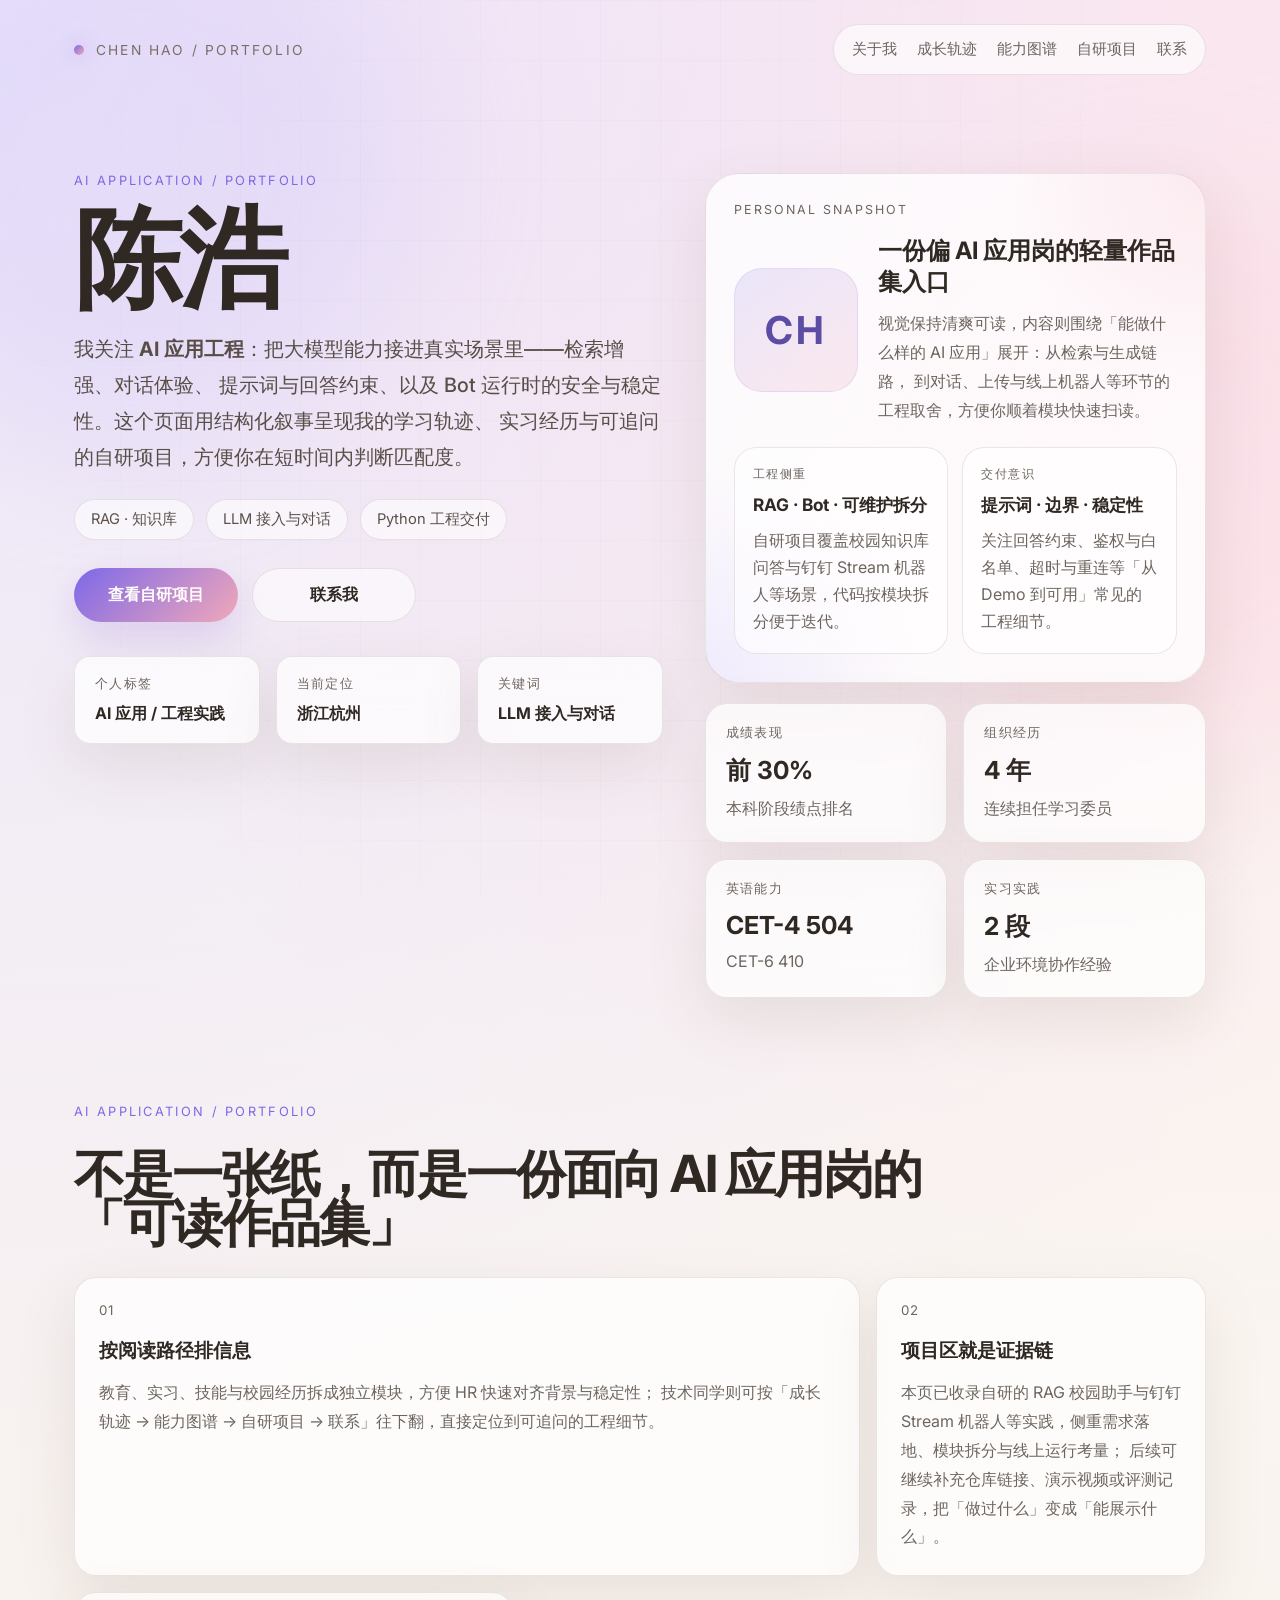
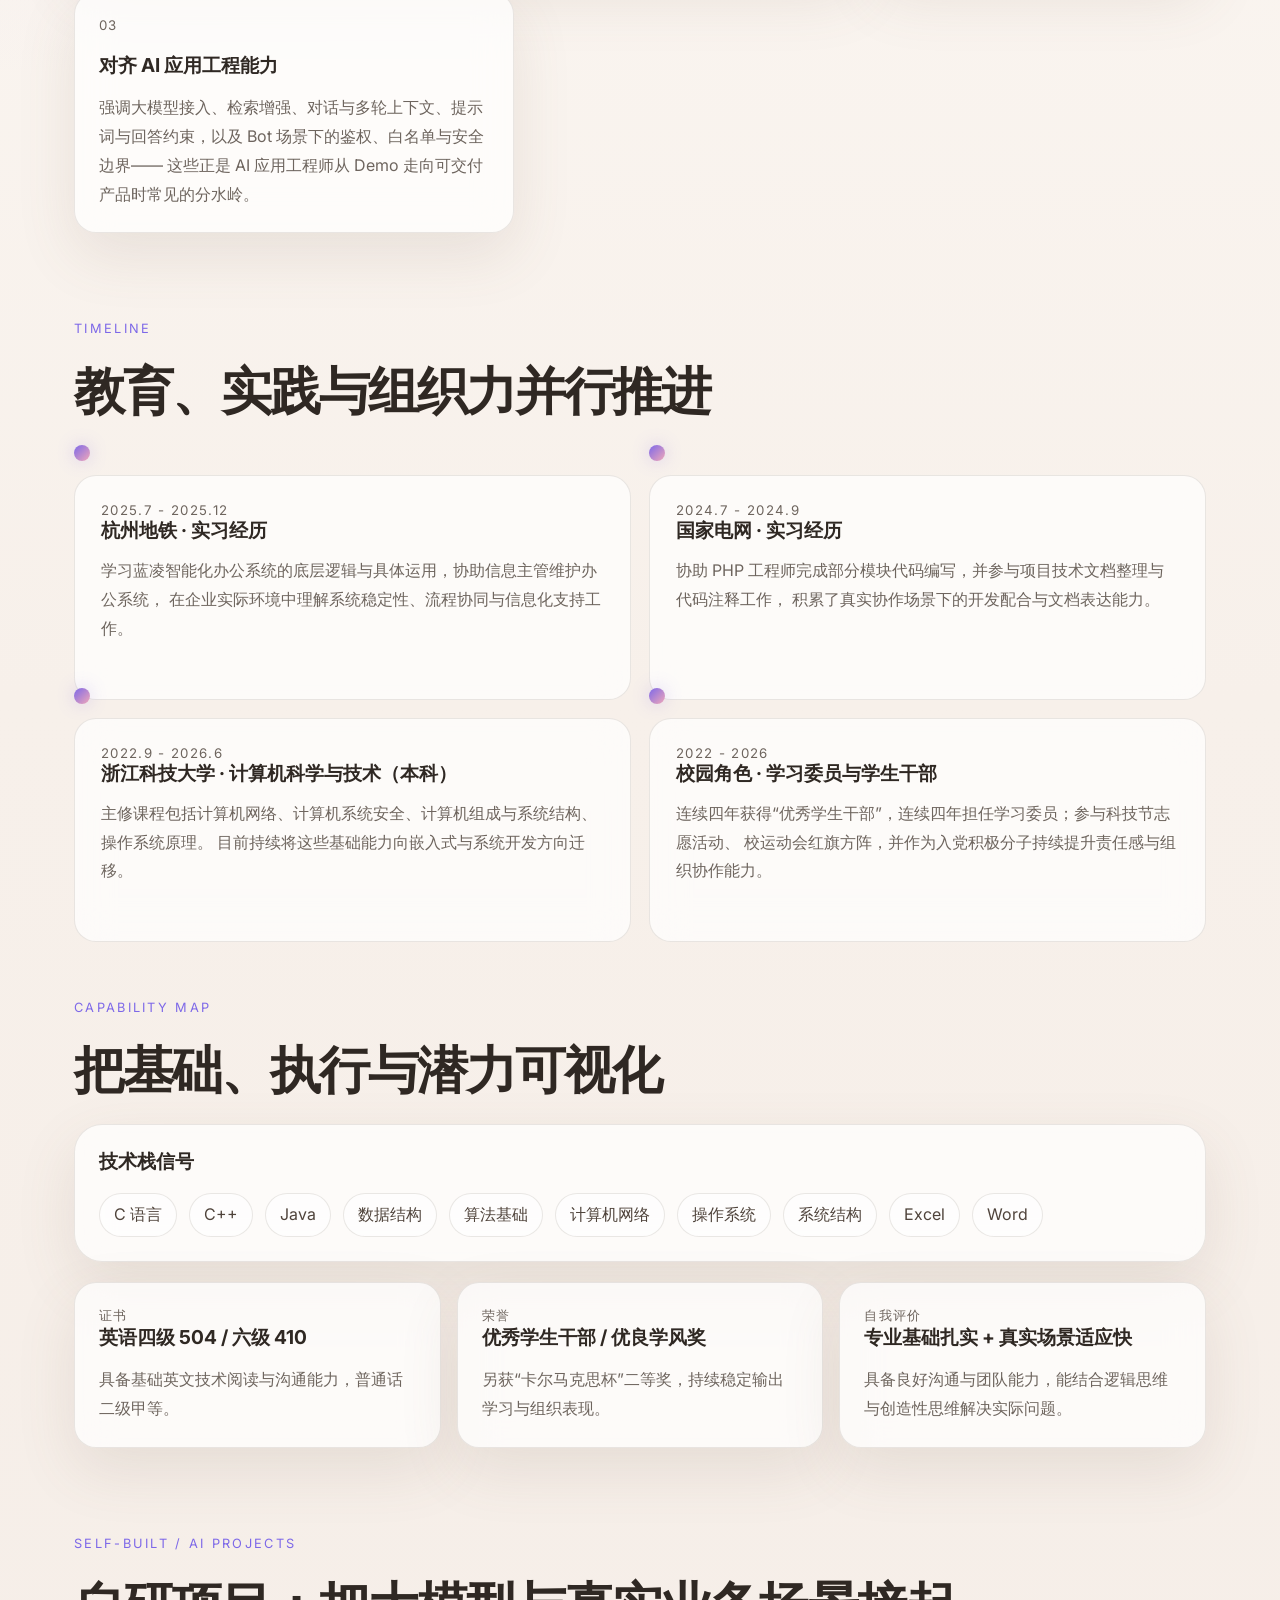
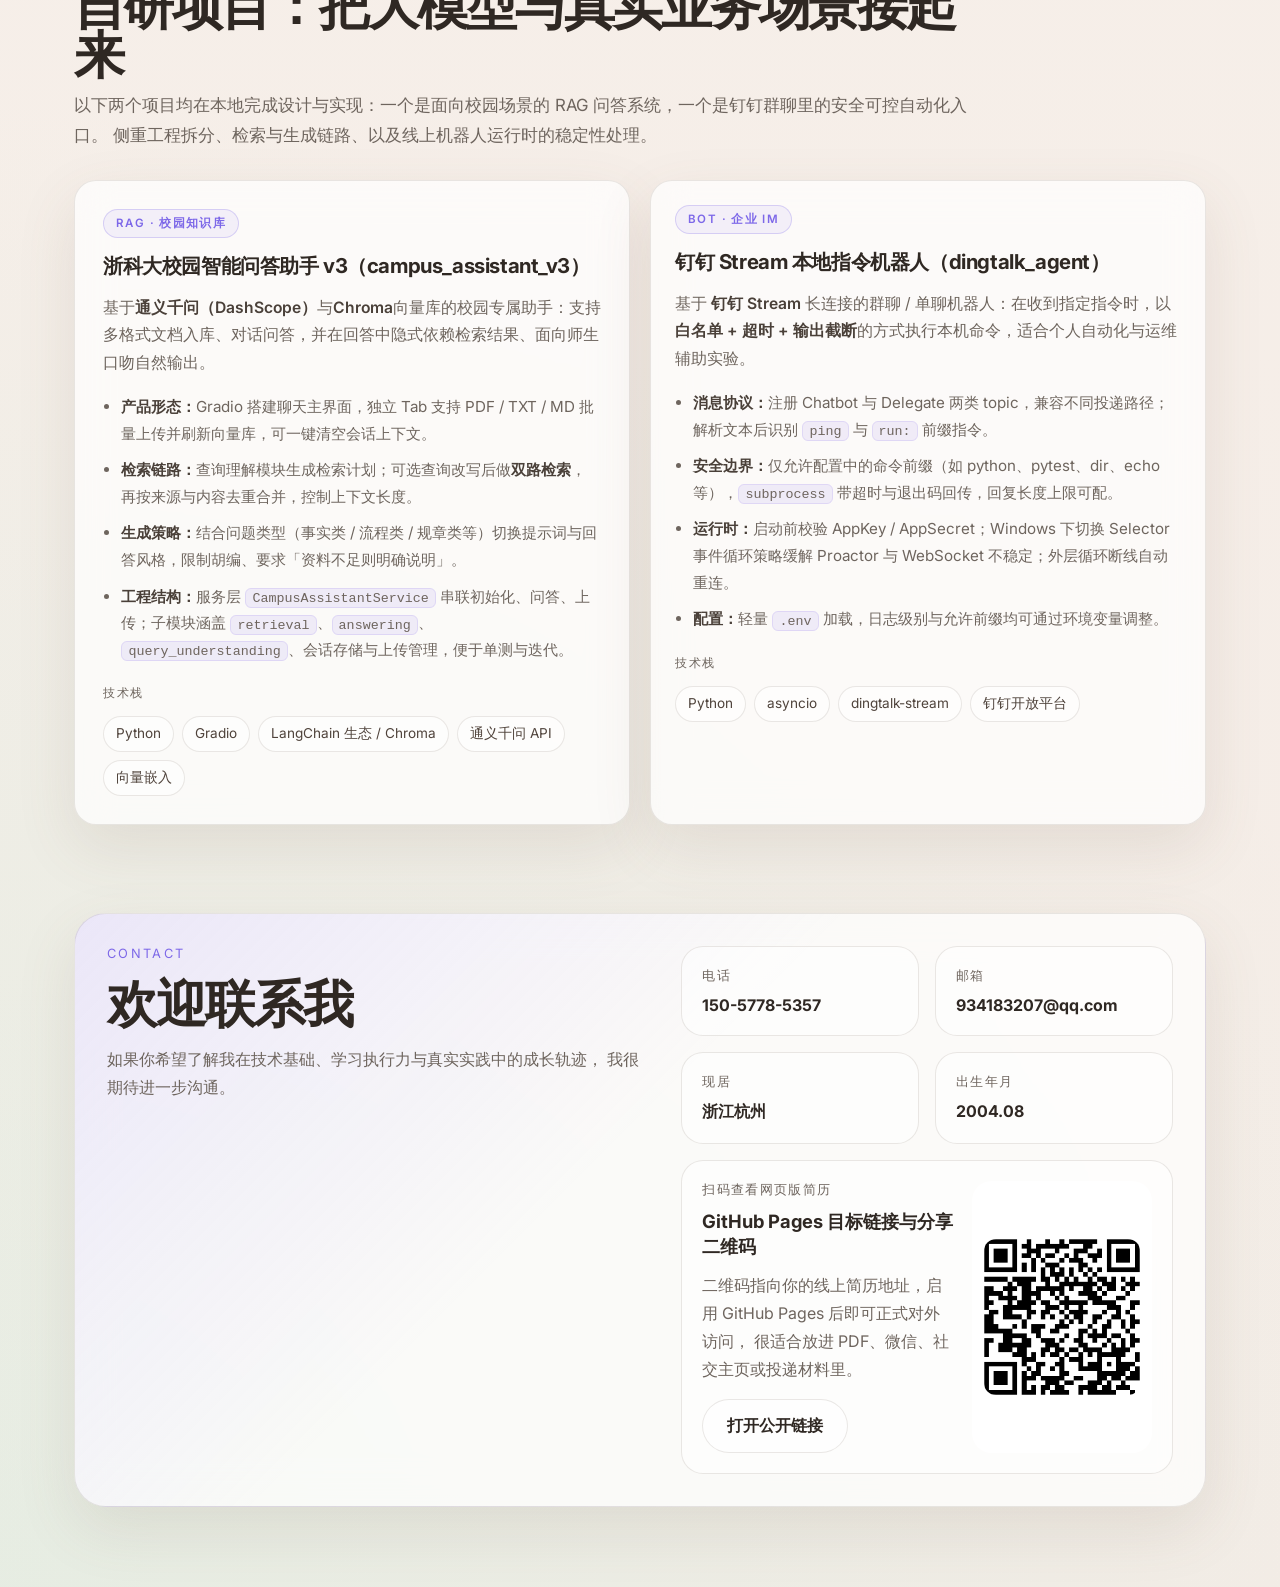
==== commit 7a95f61c: "Add social share preview metadata Co-authored-by: yschen499-dotcom <yschen499-dotcom@users.noreply.g" ====
--- a/index.html
+++ b/index.html
@@ -3,11 +3,33 @@
 <head>
   <meta charset="UTF-8">
   <meta name="viewport" content="width=device-width, initial-scale=1.0">
-  <title>陈浩 | AI 应用方向 · 个人简历与作品</title>
+  <title>陈浩 | AI应用方向</title>
   <meta
     name="description"
     content="陈浩的个人简历与作品页，面向 AI 应用岗位：大模型接入、RAG 检索增强、对话与钉钉 Bot 等落地实践，并呈现教育、实习与自研项目。"
   >
+  <meta name="theme-color" content="#f6efe8">
+  <meta property="og:type" content="website">
+  <meta property="og:site_name" content="陈浩 Portfolio">
+  <meta property="og:locale" content="zh_CN">
+  <meta property="og:title" content="陈浩 | AI应用方向">
+  <meta
+    property="og:description"
+    content="大模型接入、RAG 检索增强、对话体验与钉钉 Bot 落地实践，一页快速了解陈浩的 AI 应用方向简历与作品。"
+  >
+  <meta property="og:url" content="https://yschen499-dotcom.github.io/test_dingdingtest_dingding/">
+  <meta property="og:image" content="https://yschen499-dotcom.github.io/test_dingdingtest_dingding/assets/share-cover.png">
+  <meta property="og:image:type" content="image/png">
+  <meta property="og:image:width" content="1200">
+  <meta property="og:image:height" content="630">
+  <meta name="twitter:card" content="summary_large_image">
+  <meta name="twitter:title" content="陈浩 | AI应用方向">
+  <meta
+    name="twitter:description"
+    content="大模型接入、RAG 检索增强、对话体验与钉钉 Bot 落地实践，一页快速了解陈浩的 AI 应用方向简历与作品。"
+  >
+  <meta name="twitter:image" content="https://yschen499-dotcom.github.io/test_dingdingtest_dingding/assets/share-cover.png">
+  <link rel="canonical" href="https://yschen499-dotcom.github.io/test_dingdingtest_dingding/">
   <link rel="preconnect" href="https://fonts.googleapis.com">
   <link rel="preconnect" href="https://fonts.gstatic.com" crossorigin>
   <link
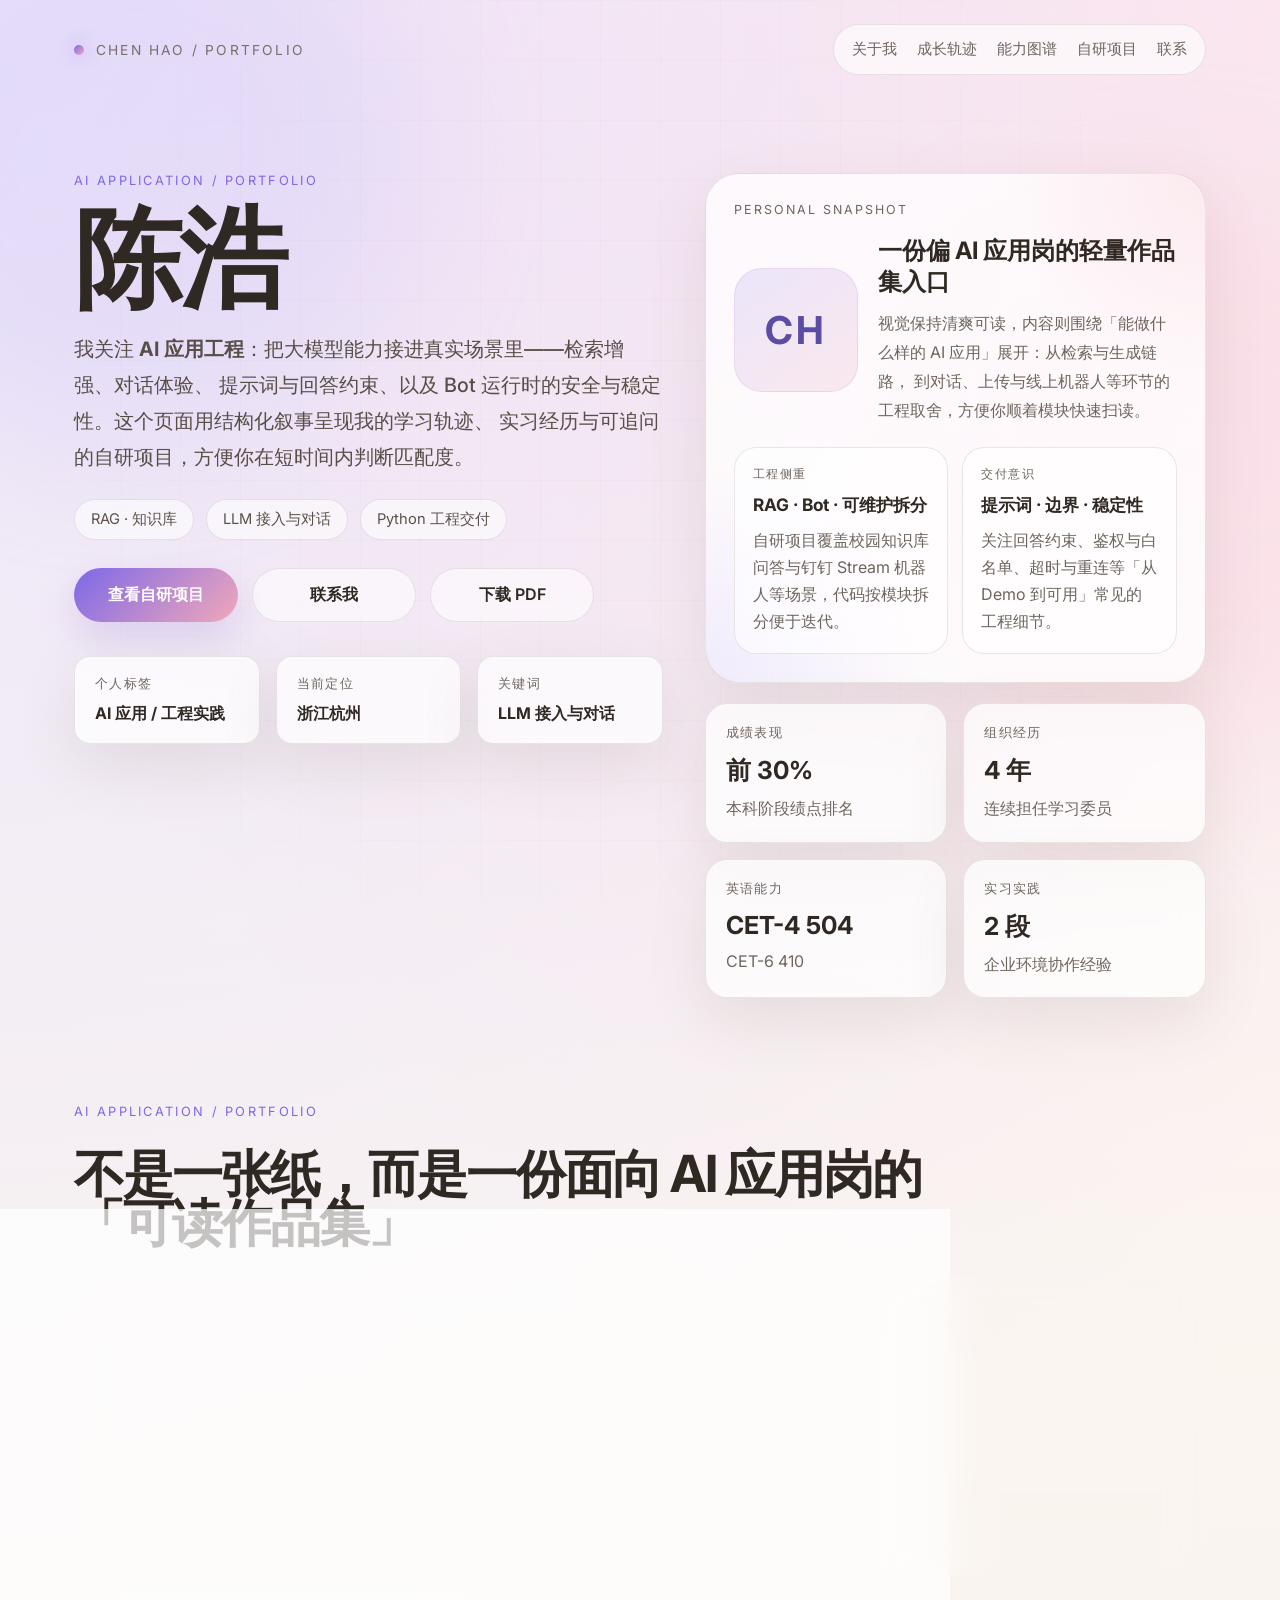
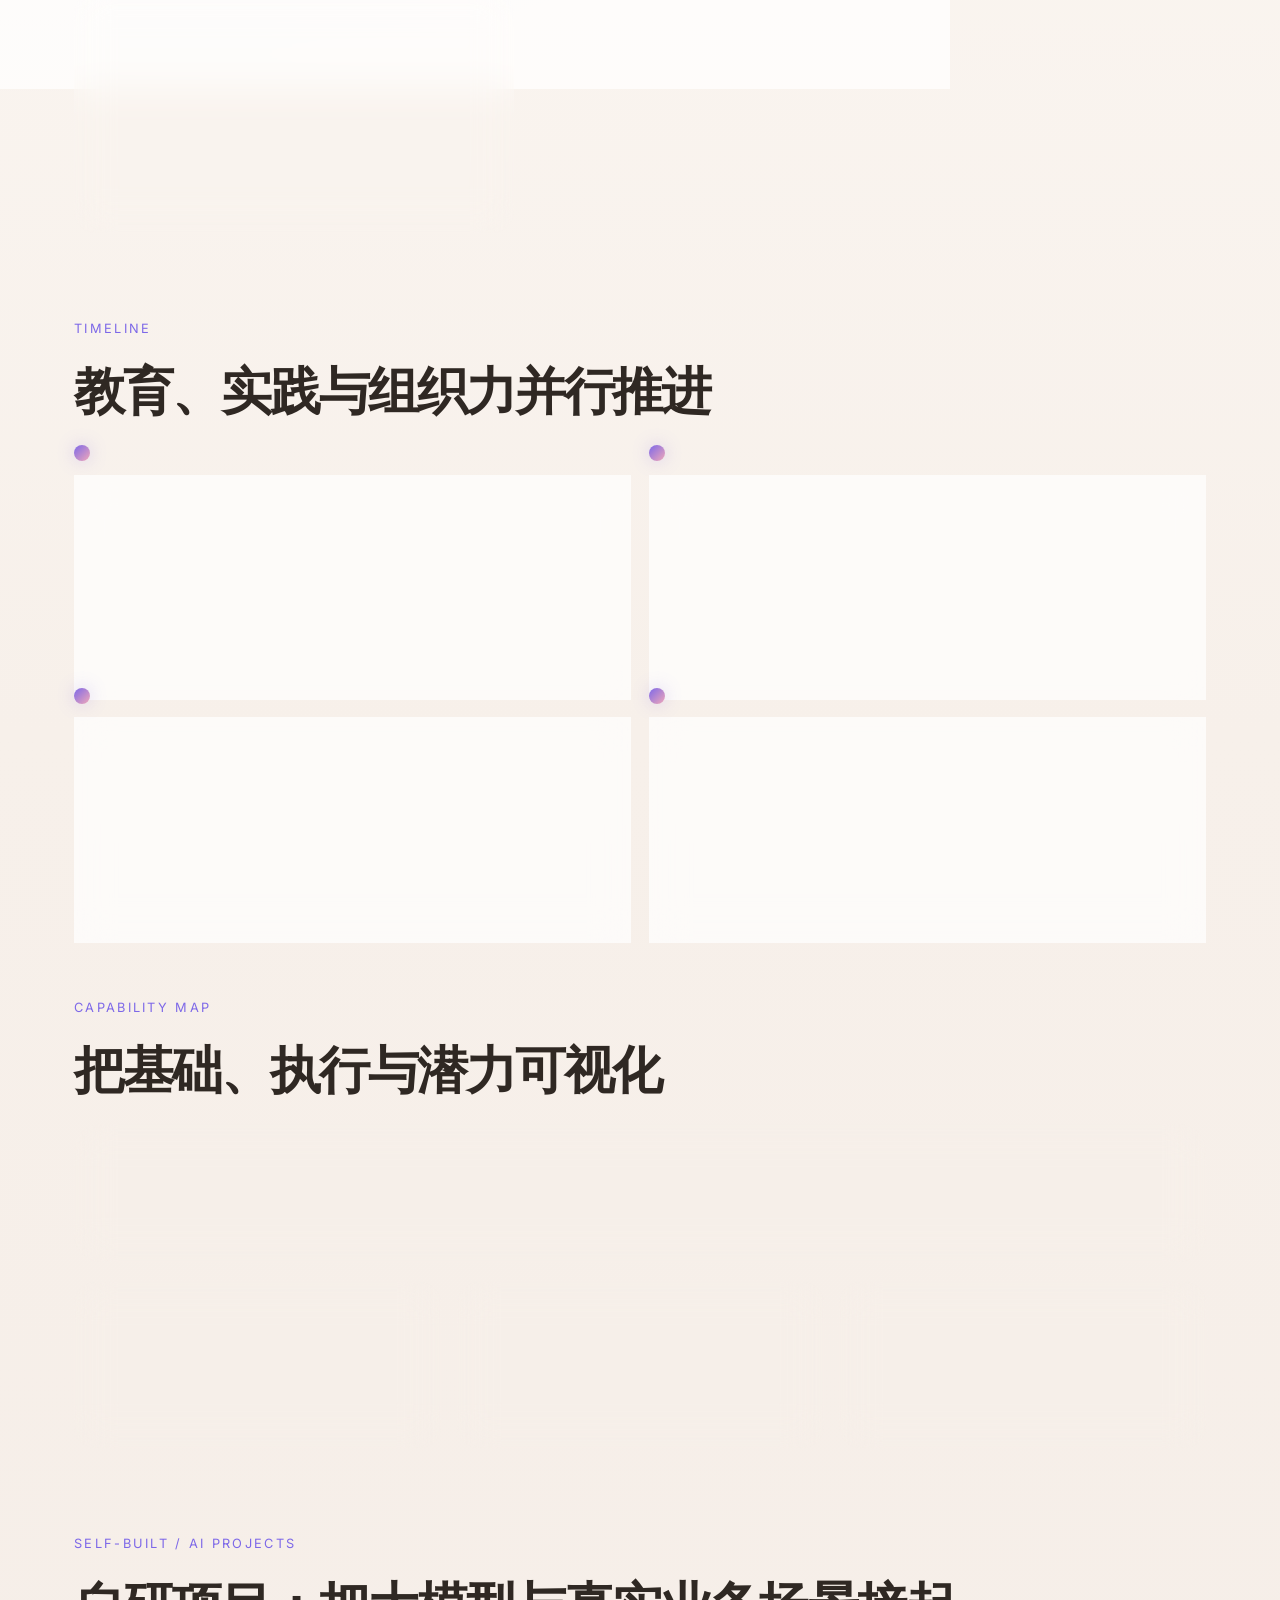
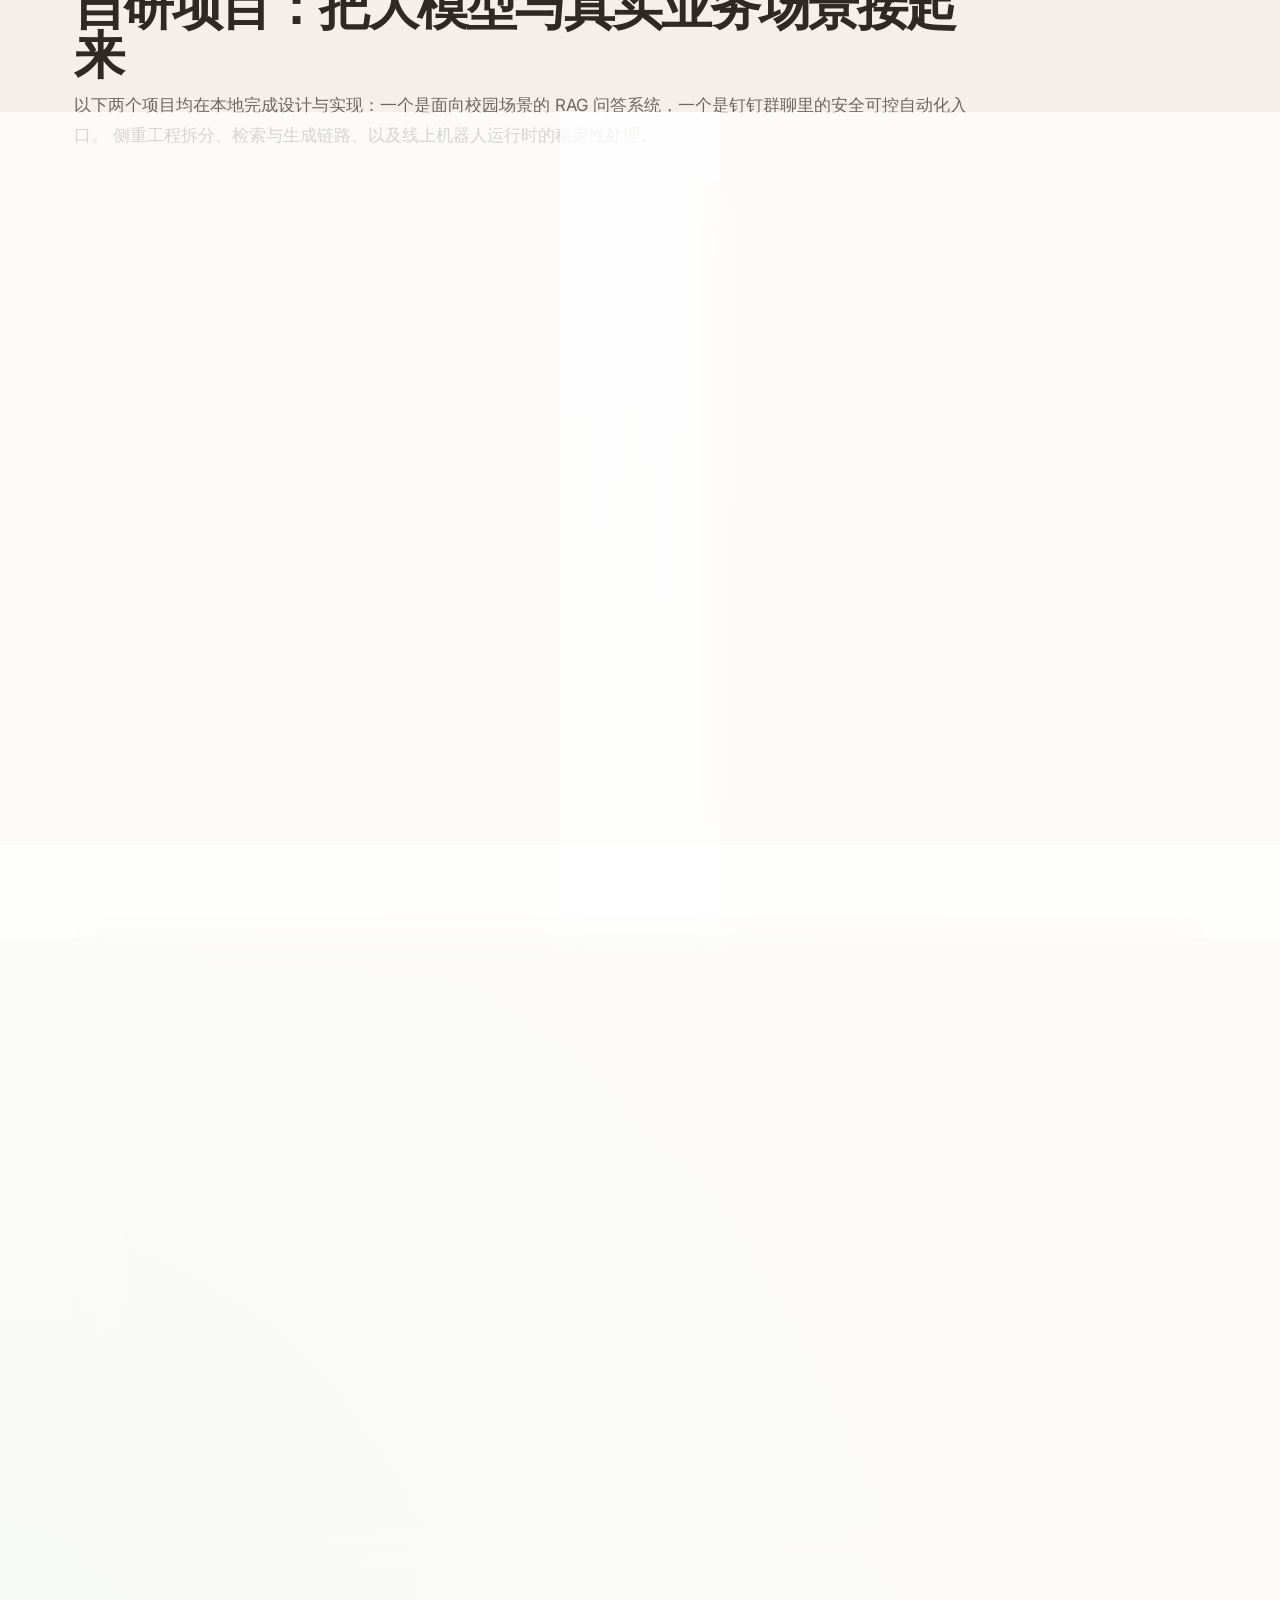
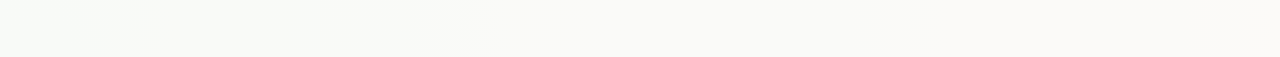
==== commit b0242d7b: "Add downloadable PDF resume Co-authored-by: yschen499-dotcom <yschen499-dotcom@users.noreply.github." ====
--- a/index.html
+++ b/index.html
@@ -78,6 +78,7 @@
           <div class="hero-actions">
             <a class="button primary" href="#projects">查看自研项目</a>
             <a class="button secondary" href="#contact">联系我</a>
+            <a class="button secondary" href="assets/chenhao-ai-application-resume.pdf" download>下载 PDF</a>
           </div>
 
           <div class="signal-row">
@@ -388,6 +389,13 @@
                 >
                   打开公开链接
                 </a>
+                <a
+                  class="button secondary qr-link"
+                  href="assets/chenhao-ai-application-resume.pdf"
+                  download
+                >
+                  下载 PDF 简历
+                </a>
               </div>
 
               <div class="qr-code-card">
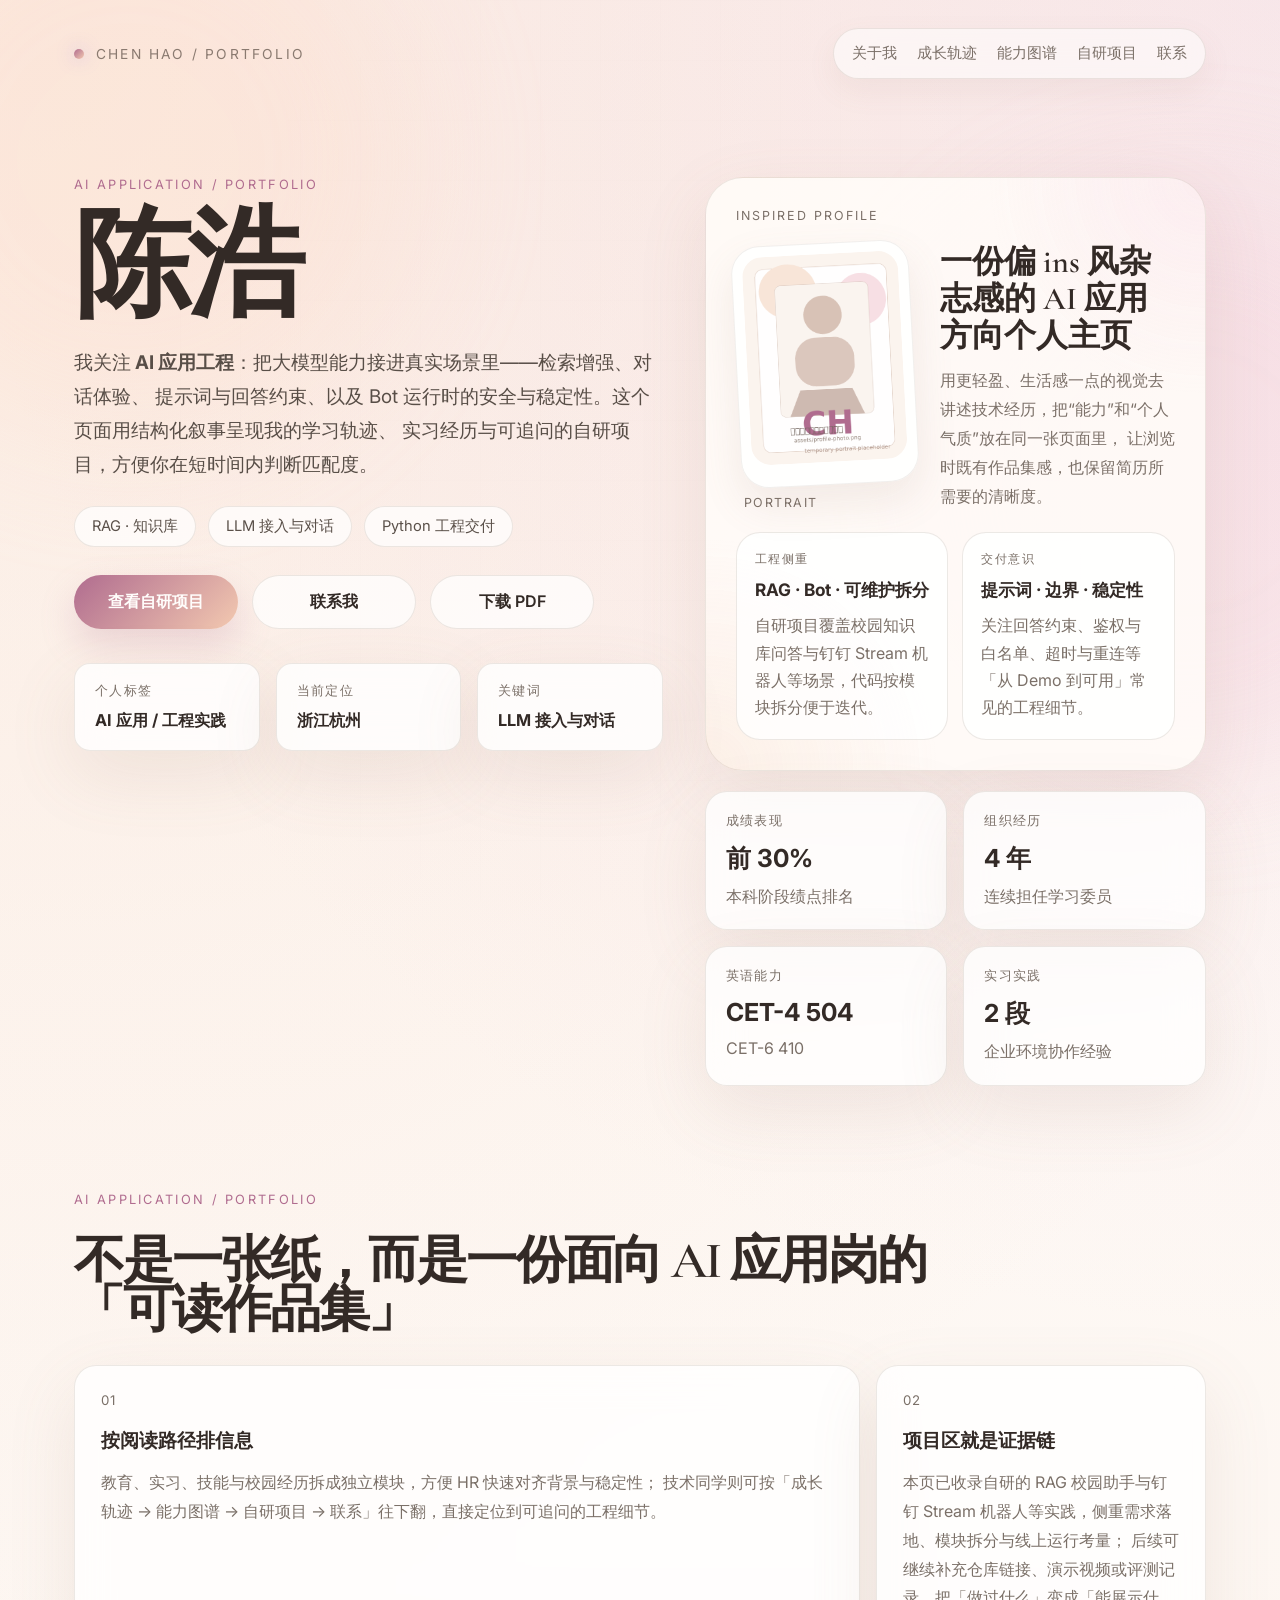
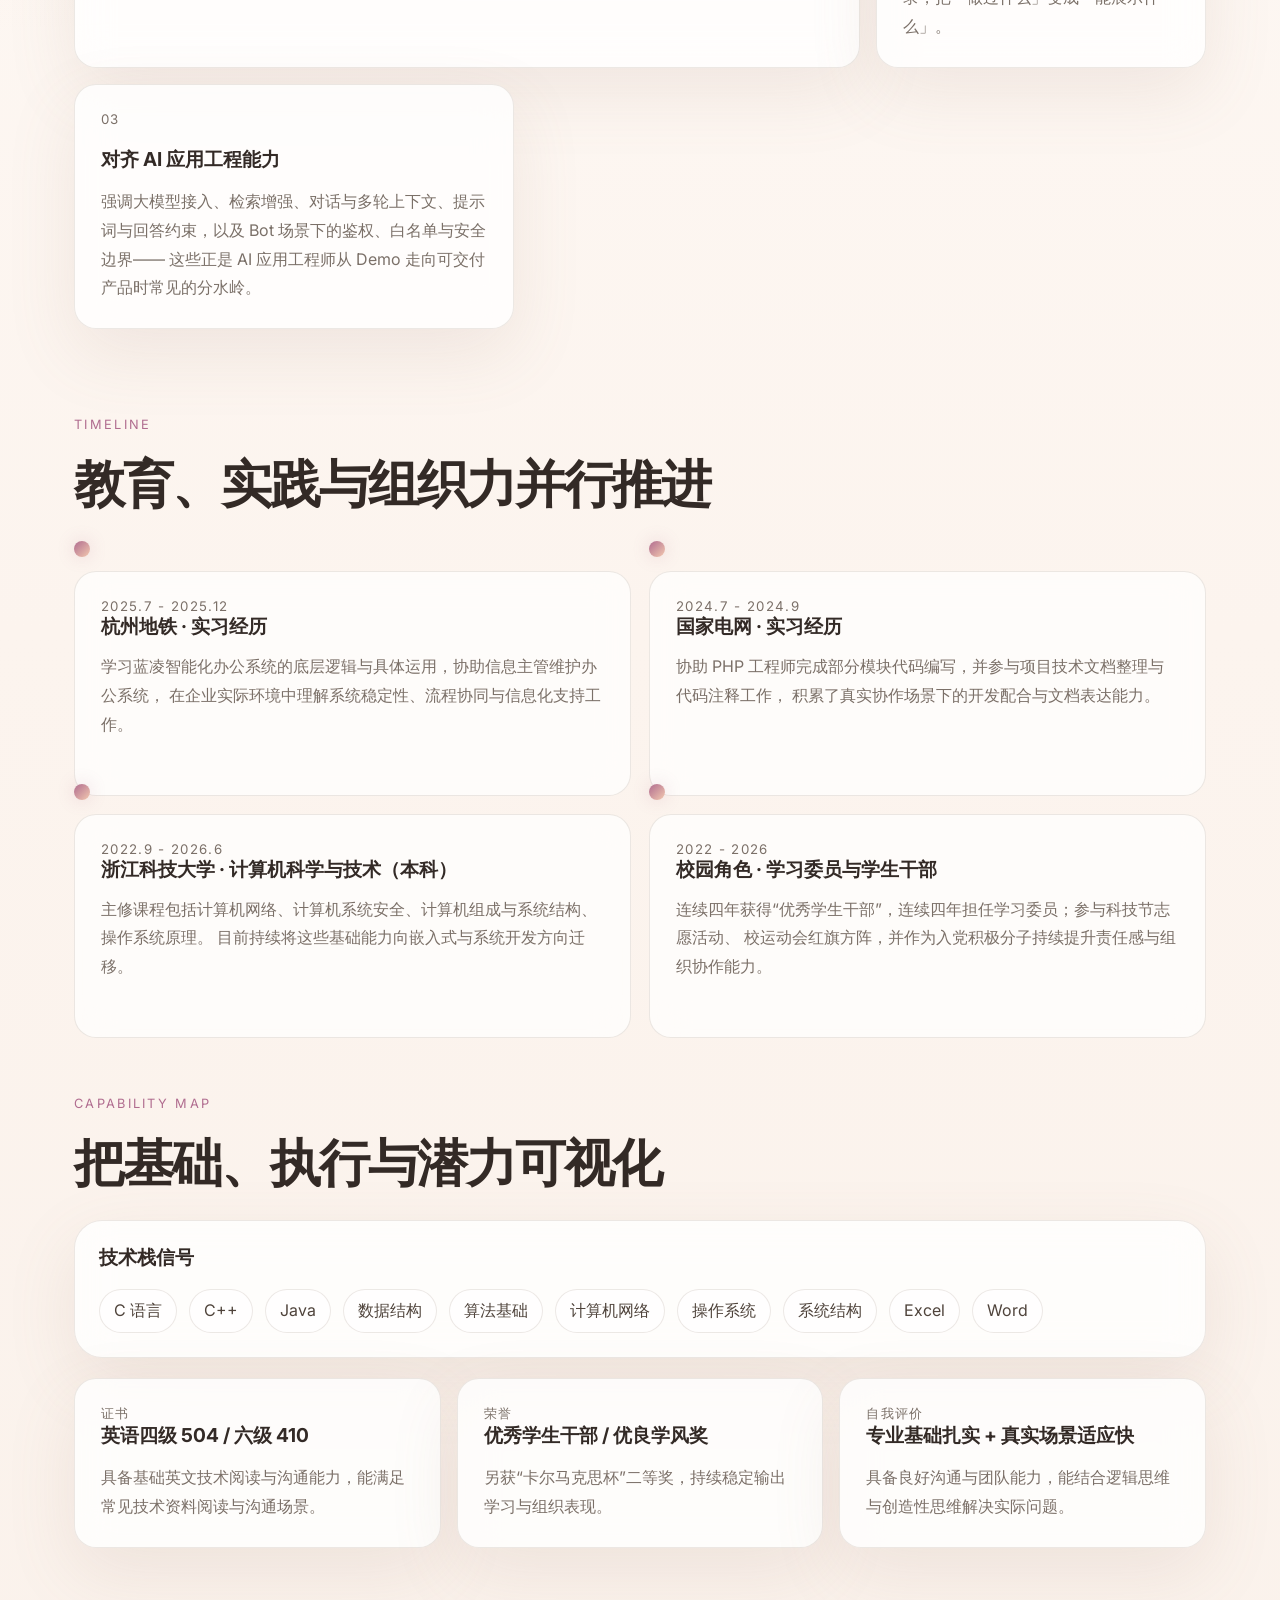
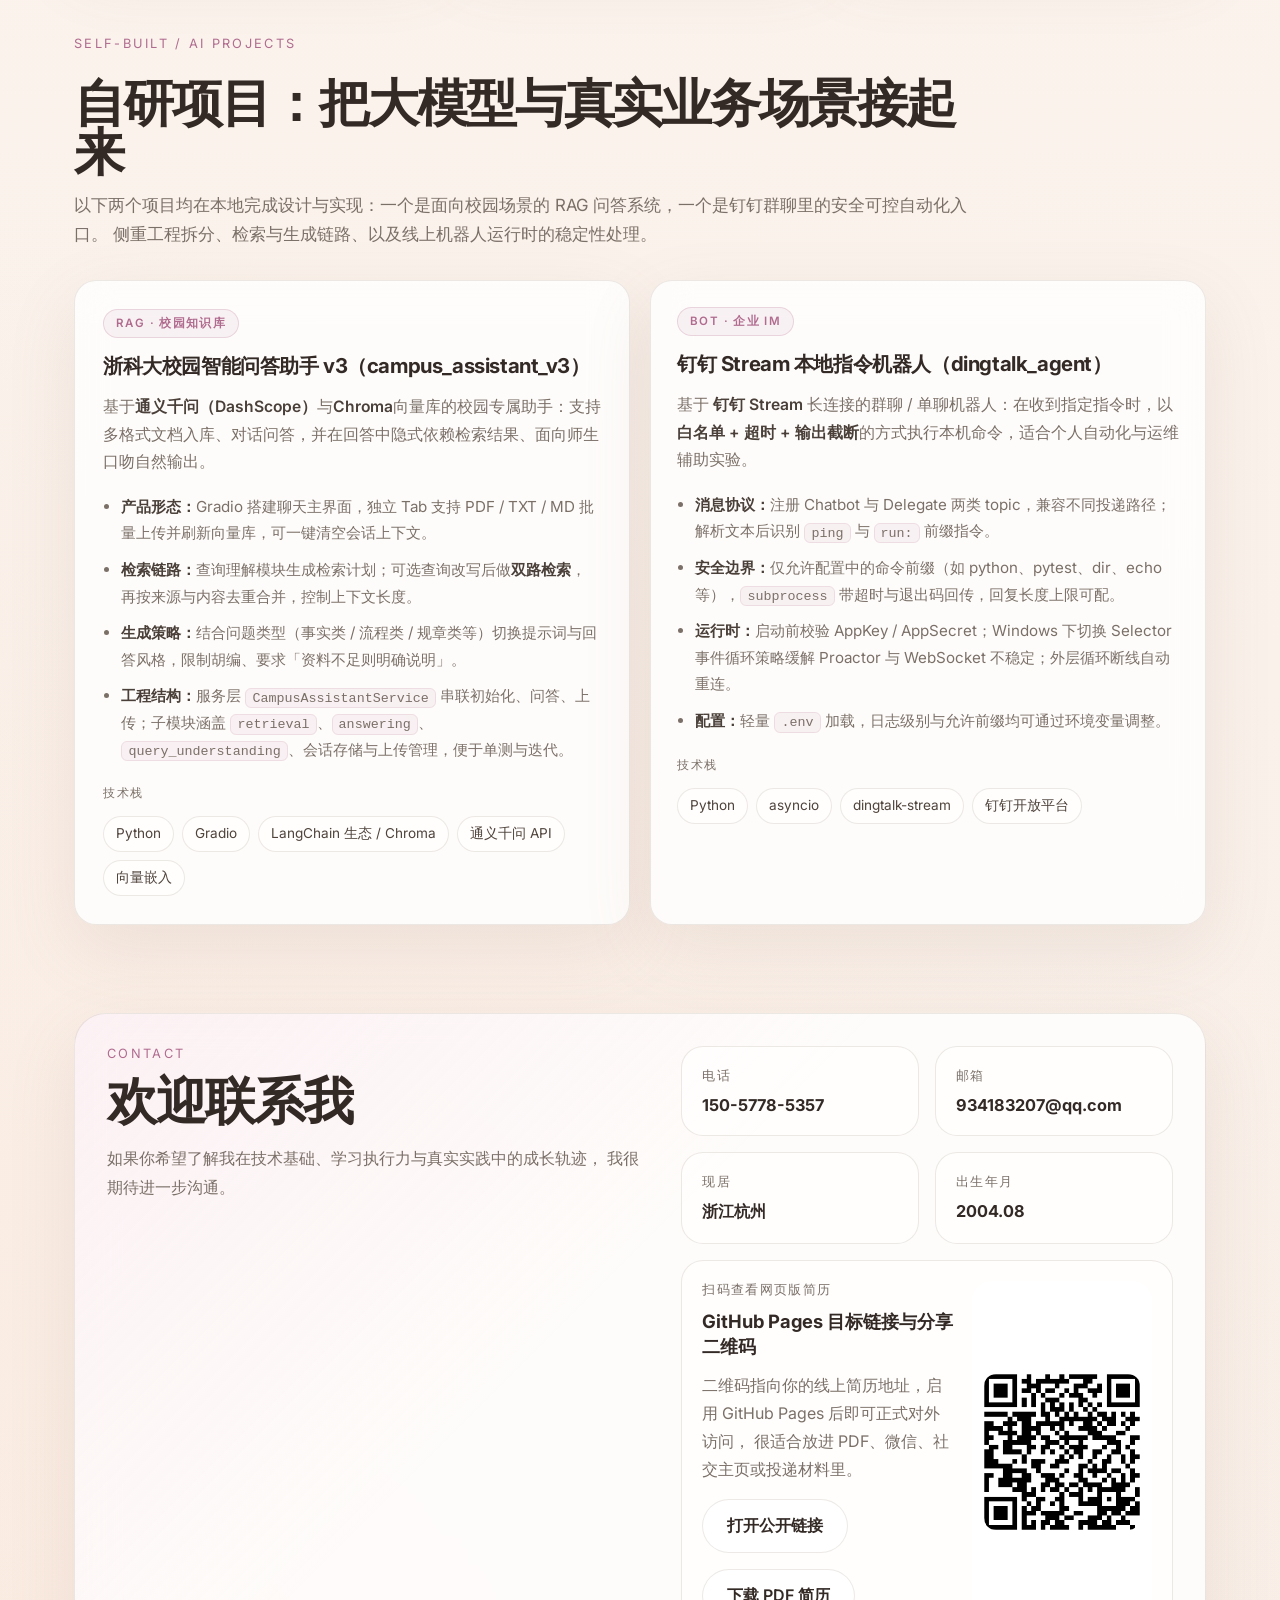
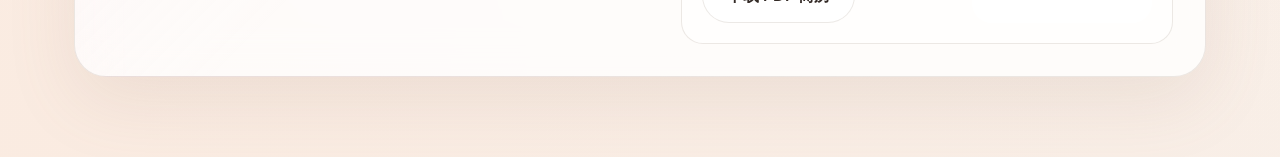
==== commit feb0aedd: "Refresh resume with editorial style Co-authored-by: yschen499-dotcom <yschen499-dotcom@users.noreply" ====
--- a/index.html
+++ b/index.html
@@ -36,6 +36,10 @@
     href="https://fonts.googleapis.com/css2?family=Inter:wght@400;500;600;700;800&display=swap"
     rel="stylesheet"
   >
+  <link
+    href="https://fonts.googleapis.com/css2?family=Cormorant+Garamond:wght@500;600;700&display=swap"
+    rel="stylesheet"
+  >
   <link rel="stylesheet" href="styles.css">
 </head>
 <body>
@@ -99,16 +103,19 @@
 
         <aside class="hero-panel">
           <div class="showcase-card">
-            <span class="showcase-label">PERSONAL SNAPSHOT</span>
+            <span class="showcase-label">INSPIRED PROFILE</span>
             <div class="showcase-main">
               <div class="showcase-avatar">
-                <span>CH</span>
+                <div class="photo-frame">
+                  <img class="profile-photo" src="assets/profile-photo.png" alt="陈浩证件照">
+                </div>
+                <span class="photo-caption">portrait</span>
               </div>
               <div class="showcase-copy">
-                <h3>一份偏 AI 应用岗的轻量作品集入口</h3>
+                <h3>一份偏 ins 风杂志感的 AI 应用方向个人主页</h3>
                 <p>
-                  视觉保持清爽可读，内容则围绕「能做什么样的 AI 应用」展开：从检索与生成链路，
-                  到对话、上传与线上机器人等环节的工程取舍，方便你顺着模块快速扫读。
+                  用更轻盈、生活感一点的视觉去讲述技术经历，把“能力”和“个人气质”放在同一张页面里，
+                  让浏览时既有作品集感，也保留简历所需要的清晰度。
                 </p>
               </div>
             </div>
@@ -271,7 +278,7 @@
           <article class="highlight-card">
             <span class="highlight-title">证书</span>
             <h3>英语四级 504 / 六级 410</h3>
-            <p>具备基础英文技术阅读与沟通能力，普通话二级甲等。</p>
+            <p>具备基础英文技术阅读与沟通能力，能满足常见技术资料阅读与沟通场景。</p>
           </article>
           <article class="highlight-card">
             <span class="highlight-title">荣誉</span>
--- a/styles.css
+++ b/styles.css
@@ -1,15 +1,15 @@
 :root {
-  --bg: #f6efe8;
+  --bg: #fbf4ee;
   --bg-soft: rgba(255, 255, 255, 0.78);
-  --card: rgba(255, 255, 255, 0.72);
-  --card-strong: rgba(255, 255, 255, 0.9);
-  --text: #2f2823;
-  --muted: #6e655e;
-  --line: rgba(86, 69, 53, 0.12);
-  --primary: #7d68e8;
-  --primary-strong: #a58dfa;
-  --accent: #f1a8b9;
-  --shadow: 0 22px 60px rgba(114, 92, 71, 0.12);
+  --card: rgba(255, 255, 255, 0.8);
+  --card-strong: rgba(255, 255, 255, 0.95);
+  --text: #332a26;
+  --muted: #7b7068;
+  --line: rgba(120, 99, 83, 0.14);
+  --primary: #b06c8f;
+  --primary-strong: #d19bb7;
+  --accent: #f3c9b0;
+  --shadow: 0 24px 70px rgba(148, 115, 97, 0.12);
   --radius-xl: 28px;
   --radius-lg: 22px;
   --radius-md: 16px;
@@ -28,10 +28,10 @@
   margin: 0;
   font-family: "Inter", system-ui, -apple-system, BlinkMacSystemFont, "Segoe UI", sans-serif;
   background:
-    radial-gradient(circle at top left, rgba(167, 145, 255, 0.22), transparent 34%),
-    radial-gradient(circle at top right, rgba(255, 187, 205, 0.28), transparent 28%),
-    radial-gradient(circle at bottom left, rgba(205, 238, 220, 0.35), transparent 30%),
-    linear-gradient(180deg, #fffdfa 0%, #f7f0ea 48%, #f4ece6 100%);
+    radial-gradient(circle at top left, rgba(243, 201, 176, 0.34), transparent 32%),
+    radial-gradient(circle at top right, rgba(229, 181, 204, 0.28), transparent 26%),
+    radial-gradient(circle at bottom left, rgba(252, 232, 219, 0.55), transparent 30%),
+    linear-gradient(180deg, #fffdfb 0%, #fcf4ee 45%, #f8efe8 100%);
   color: var(--text);
   min-height: 100vh;
 }
@@ -67,13 +67,13 @@
 .glow-a {
   top: -8rem;
   left: -10rem;
-  background: #c9befb;
+  background: #ffd7c2;
 }
 
 .glow-b {
   top: 12rem;
   right: -12rem;
-  background: #ffc6d3;
+  background: #f2bfd4;
 }
 
 .grid-overlay {
@@ -85,7 +85,7 @@
   background-size: 60px 60px;
   mask-image: radial-gradient(circle at center, black 50%, transparent 92%);
   pointer-events: none;
-  opacity: 0.45;
+  opacity: 0.16;
   z-index: 0;
 }
 
@@ -98,7 +98,7 @@
 .site-header {
   max-width: var(--content-width);
   margin: 0 auto;
-  padding: 24px 24px 0;
+  padding: 28px 24px 0;
   display: flex;
   align-items: center;
   justify-content: space-between;
@@ -111,7 +111,7 @@
   gap: 12px;
   font-size: 0.86rem;
   letter-spacing: 0.16em;
-  color: #7a6f68;
+  color: #8a7a70;
 }
 
 .brand-dot {
@@ -129,8 +129,9 @@
   padding: 14px 18px;
   border: 1px solid var(--line);
   border-radius: 999px;
-  background: rgba(255, 255, 255, 0.62);
+  background: rgba(255, 255, 255, 0.54);
   backdrop-filter: blur(18px);
+  box-shadow: 0 12px 30px rgba(148, 115, 97, 0.08);
 }
 
 .site-nav a {
@@ -178,10 +179,12 @@
   margin: 0;
   letter-spacing: -0.04em;
   line-height: 0.96;
+  font-family: "Cormorant Garamond", "Times New Roman", serif;
+  font-weight: 600;
 }
 
 .hero h1 {
-  font-size: clamp(3.4rem, 10vw, 6.8rem);
+  font-size: clamp(4.2rem, 10vw, 7.4rem);
 }
 
 .hero-role {
@@ -203,10 +206,10 @@
 
 .hero-summary {
   max-width: 640px;
-  font-size: clamp(1.12rem, 2vw, 1.24rem);
+  font-size: clamp(1.08rem, 1.9vw, 1.18rem);
   margin: 22px 0 0;
   color: #584e47;
-  font-weight: 500;
+  font-weight: 400;
 }
 
 .hero-tags {
@@ -217,10 +220,10 @@
 }
 
 .hero-tags span {
-  padding: 10px 16px;
+  padding: 10px 17px;
   border-radius: 999px;
   border: 1px solid var(--line);
-  background: rgba(255, 255, 255, 0.58);
+  background: rgba(255, 255, 255, 0.72);
   color: #5b514a;
   font-size: 0.92rem;
 }
@@ -253,12 +256,12 @@
 .button.primary {
   background: linear-gradient(135deg, var(--primary), var(--accent));
   color: #fffdfb;
-  box-shadow: 0 16px 36px rgba(154, 122, 214, 0.24);
+  box-shadow: 0 16px 36px rgba(176, 108, 143, 0.22);
 }
 
 .button.secondary {
   border: 1px solid var(--line);
-  background: rgba(255, 255, 255, 0.55);
+  background: rgba(255, 255, 255, 0.72);
 }
 
 .signal-row {
@@ -303,7 +306,7 @@
 .contact-grid strong {
   display: block;
   margin-top: 10px;
-  font-size: 1rem;
+  font-size: 1.02rem;
 }
 
 .hero-panel {
@@ -313,13 +316,13 @@
 }
 
 .showcase-card {
-  padding: 28px;
-  border-radius: 34px;
+  padding: 30px;
+  border-radius: 38px;
   border: 1px solid var(--line);
   background:
-    radial-gradient(circle at top right, rgba(241, 168, 185, 0.18), transparent 28%),
-    radial-gradient(circle at bottom left, rgba(165, 141, 250, 0.14), transparent 30%),
-    rgba(255, 255, 255, 0.78);
+    radial-gradient(circle at top right, rgba(242, 191, 212, 0.2), transparent 28%),
+    radial-gradient(circle at bottom left, rgba(243, 201, 176, 0.22), transparent 30%),
+    rgba(255, 252, 249, 0.88);
   box-shadow: var(--shadow);
 }
 
@@ -333,33 +336,50 @@
 
 .showcase-main {
   display: grid;
-  grid-template-columns: 124px minmax(0, 1fr);
-  gap: 20px;
-  align-items: center;
-  margin-top: 18px;
+  grid-template-columns: 178px minmax(0, 1fr);
+  gap: 26px;
+  align-items: start;
+  margin-top: 20px;
 }
 
 .showcase-avatar {
   display: flex;
-  align-items: center;
-  justify-content: center;
-  aspect-ratio: 1;
+  flex-direction: column;
+  gap: 10px;
+}
+
+.photo-frame {
+  padding: 10px 10px 22px;
   border-radius: 28px;
-  background: linear-gradient(145deg, rgba(125, 104, 232, 0.14), rgba(241, 168, 185, 0.22));
-  border: 1px solid rgba(125, 104, 232, 0.12);
-}
-
-.showcase-avatar span {
-  font-size: 2.4rem;
-  font-weight: 700;
-  color: #5b4ca4;
-  letter-spacing: 0.08em;
+  background: rgba(255, 255, 255, 0.95);
+  box-shadow: 0 18px 42px rgba(148, 115, 97, 0.12);
+  border: 1px solid rgba(120, 99, 83, 0.1);
+  transform: rotate(-3deg);
+}
+
+.profile-photo {
+  display: block;
+  width: 100%;
+  aspect-ratio: 3 / 4;
+  object-fit: cover;
+  border-radius: 20px;
+  background: linear-gradient(145deg, rgba(243, 201, 176, 0.4), rgba(242, 191, 212, 0.35));
+}
+
+.photo-caption {
+  font-size: 0.78rem;
+  color: var(--muted);
+  letter-spacing: 0.12em;
+  text-transform: uppercase;
+  margin-left: 8px;
 }
 
 .showcase-copy h3 {
   margin: 0;
-  font-size: 1.5rem;
-  line-height: 1.3;
+  font-size: 2rem;
+  line-height: 1.16;
+  font-family: "Cormorant Garamond", "Times New Roman", serif;
+  font-weight: 600;
 }
 
 .showcase-copy p {
@@ -377,9 +397,9 @@
 
 .showcase-mini {
   padding: 18px;
-  border-radius: 22px;
-  border: 1px solid var(--line);
-  background: rgba(255, 255, 255, 0.6);
+  border-radius: 24px;
+  border: 1px solid var(--line);
+  background: rgba(255, 255, 255, 0.78);
 }
 
 .showcase-mini span {
@@ -475,6 +495,7 @@
 .metric-card {
   padding: 20px;
   border-radius: var(--radius-lg);
+  background: rgba(255, 255, 255, 0.78);
 }
 
 .metric-card strong {
@@ -498,7 +519,7 @@
 
 .section-heading h2,
 .contact-card h2 {
-  font-size: clamp(2.1rem, 4vw, 3.5rem);
+  font-size: clamp(2.4rem, 4vw, 3.9rem);
   max-width: 920px;
 }
 
@@ -516,7 +537,7 @@
 .roadmap-card,
 .project-card {
   border-radius: var(--radius-lg);
-  padding: 24px;
+  padding: 26px;
 }
 
 .section-lead {
@@ -553,8 +574,8 @@
   letter-spacing: 0.12em;
   text-transform: uppercase;
   color: var(--primary);
-  border: 1px solid rgba(125, 104, 232, 0.25);
-  background: rgba(125, 104, 232, 0.08);
+  border: 1px solid rgba(176, 108, 143, 0.22);
+  background: rgba(176, 108, 143, 0.08);
 }
 
 .project-card h3 {
@@ -597,8 +618,8 @@
   font-size: 0.88em;
   padding: 0.12em 0.45em;
   border-radius: 6px;
-  background: rgba(125, 104, 232, 0.1);
-  border: 1px solid rgba(125, 104, 232, 0.15);
+  background: rgba(176, 108, 143, 0.08);
+  border: 1px solid rgba(176, 108, 143, 0.15);
 }
 
 .project-stack-label {
@@ -665,7 +686,7 @@
   height: 16px;
   border-radius: 50%;
   background: linear-gradient(135deg, var(--primary), var(--accent));
-  box-shadow: 0 0 18px rgba(125, 104, 232, 0.28);
+  box-shadow: 0 0 18px rgba(176, 108, 143, 0.24);
 }
 
 .timeline-content {
@@ -757,8 +778,8 @@
   border-radius: 32px;
   border: 1px solid var(--line);
   background:
-    linear-gradient(135deg, rgba(165, 141, 250, 0.18), rgba(255, 255, 255, 0) 45%),
-    rgba(255, 255, 255, 0.72);
+    linear-gradient(135deg, rgba(242, 191, 212, 0.18), rgba(255, 255, 255, 0) 45%),
+    rgba(255, 255, 255, 0.8);
   backdrop-filter: blur(20px);
   box-shadow: var(--shadow);
 }
@@ -888,6 +909,10 @@
   .showcase-main,
   .showcase-grid {
     grid-template-columns: 1fr;
+  }
+
+  .showcase-avatar {
+    align-items: flex-start;
   }
 
   .signal-row,
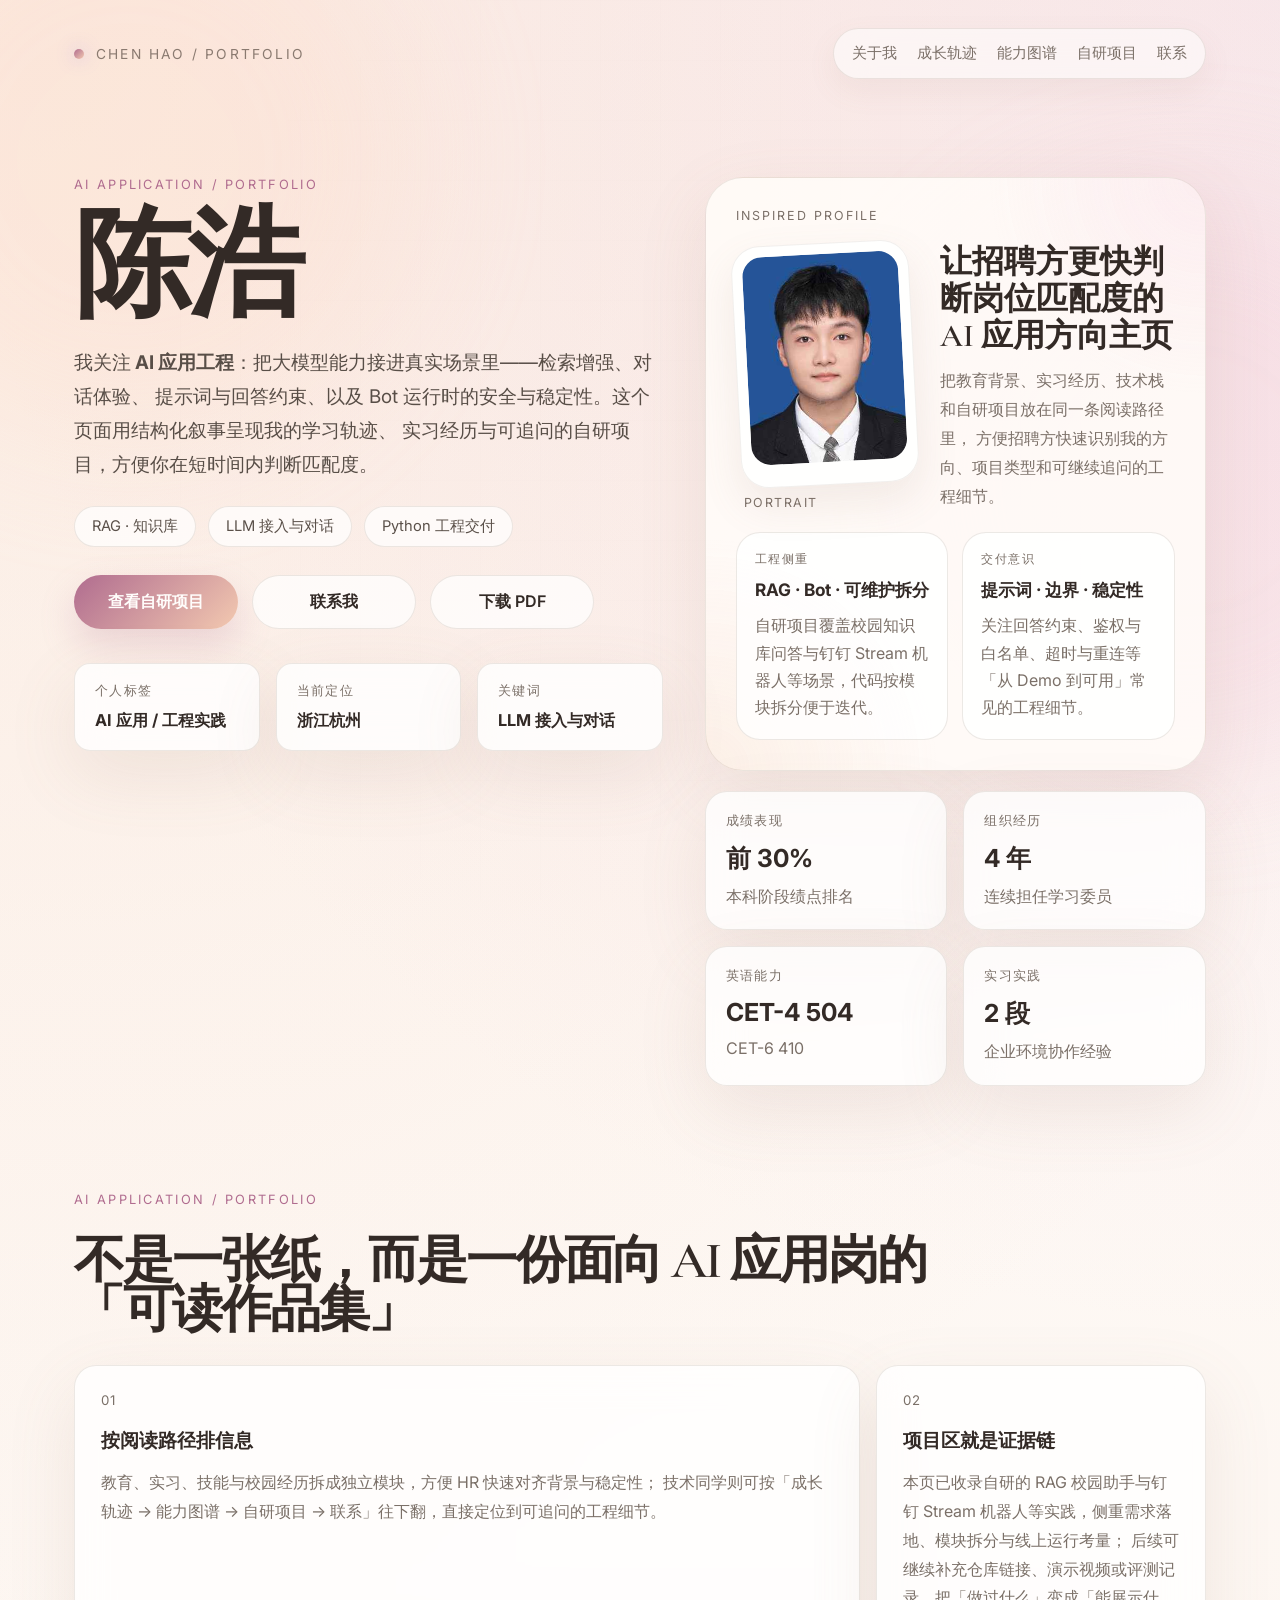
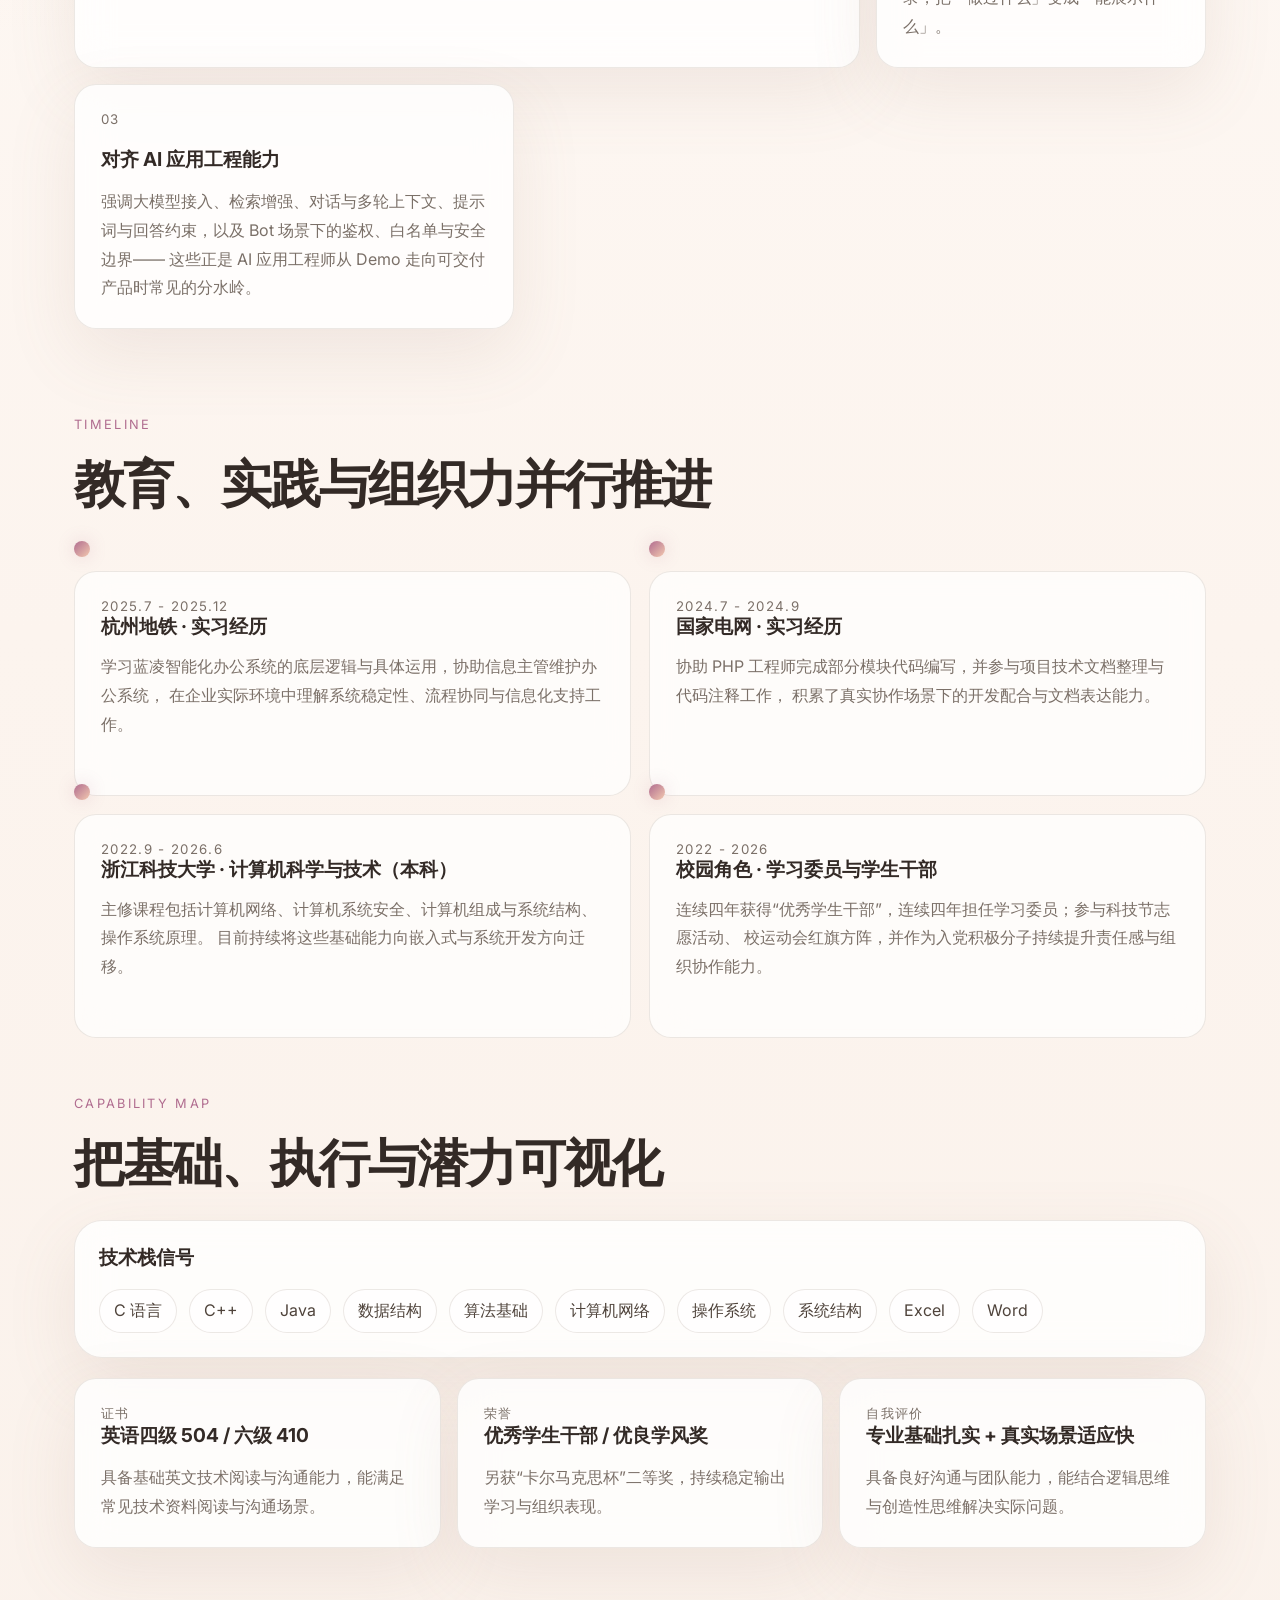
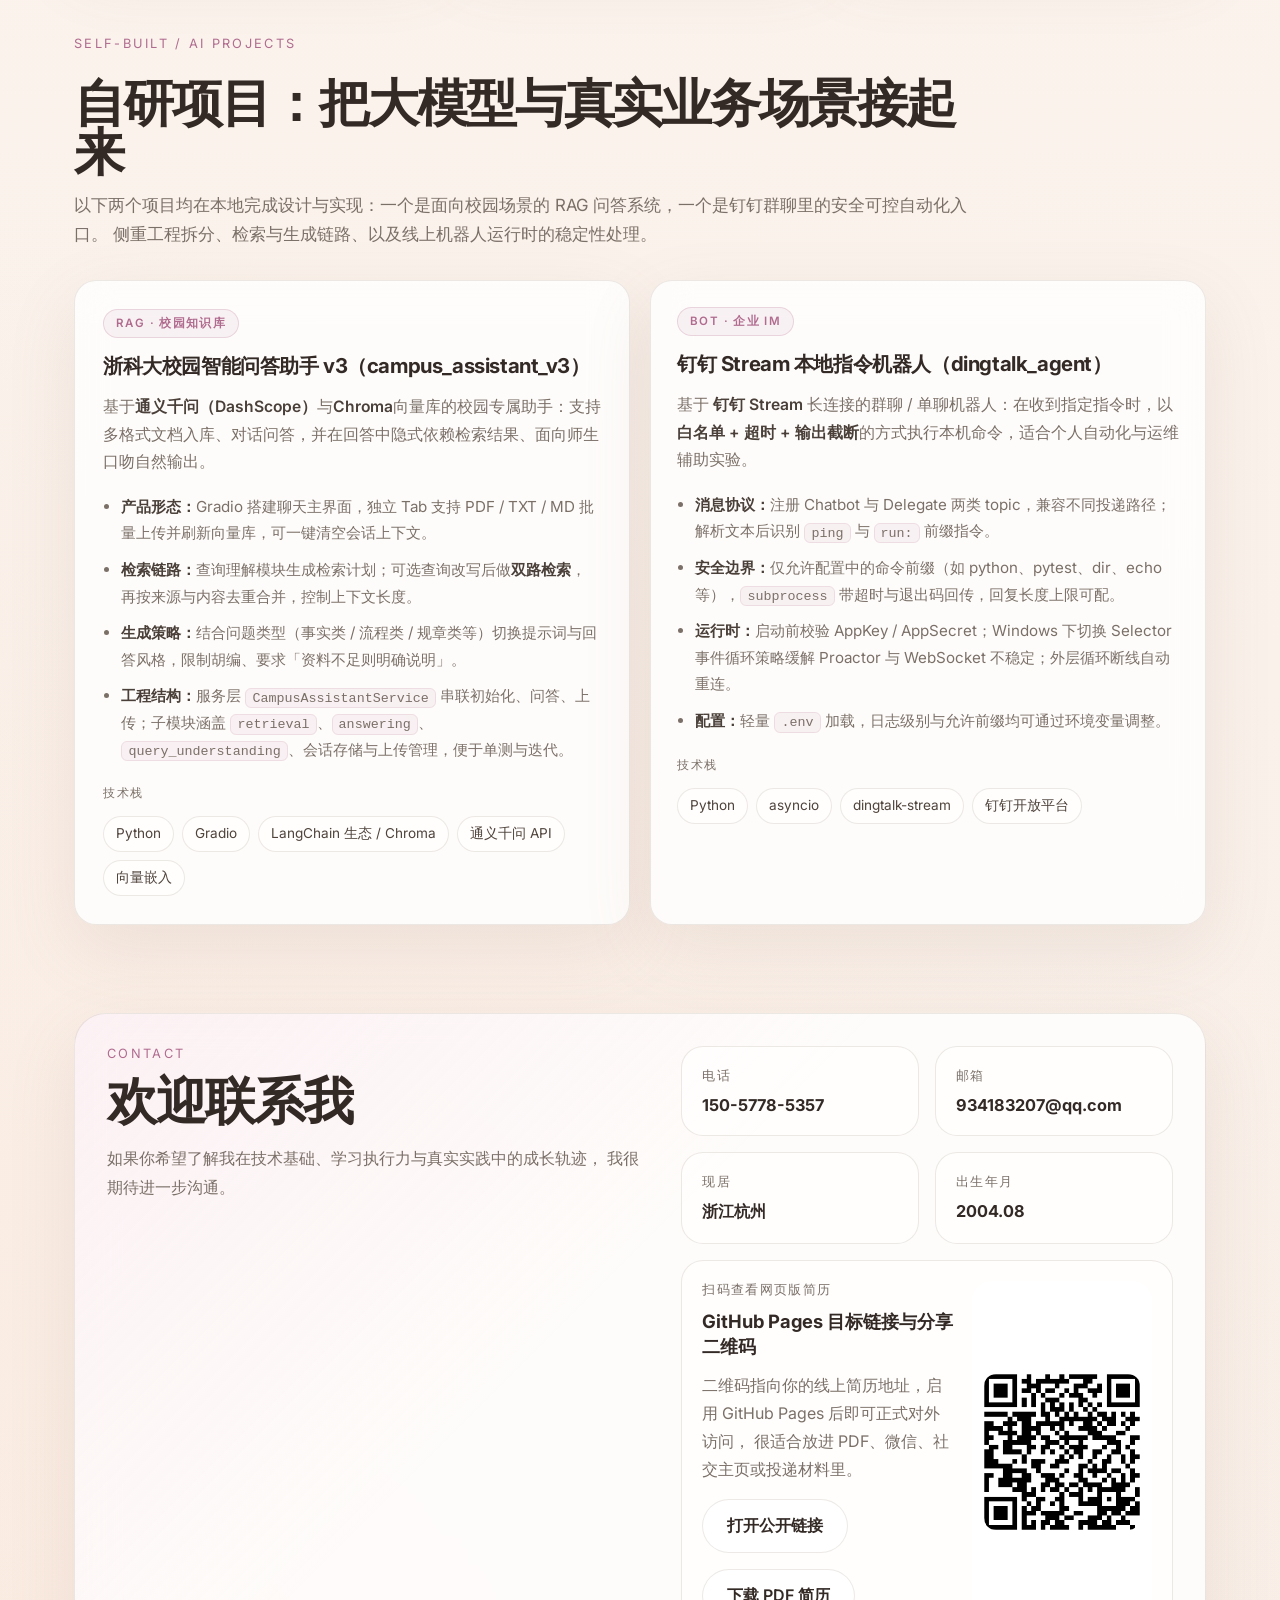
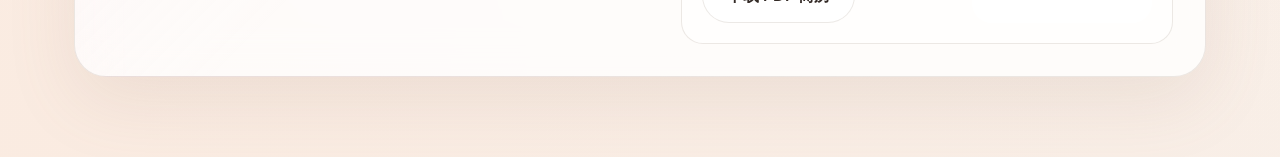
==== commit d756d71f: "Refine homepage copy for recruiters Co-authored-by: yschen499-dotcom <yschen499-dotcom@users.noreply" ====
--- a/index.html
+++ b/index.html
@@ -112,10 +112,10 @@
                 <span class="photo-caption">portrait</span>
               </div>
               <div class="showcase-copy">
-                <h3>一份偏 ins 风杂志感的 AI 应用方向个人主页</h3>
+                <h3>让招聘方更快判断岗位匹配度的 AI 应用方向主页</h3>
                 <p>
-                  用更轻盈、生活感一点的视觉去讲述技术经历，把“能力”和“个人气质”放在同一张页面里，
-                  让浏览时既有作品集感，也保留简历所需要的清晰度。
+                  把教育背景、实习经历、技术栈和自研项目放在同一条阅读路径里，
+                  方便招聘方快速识别我的方向、项目类型和可继续追问的工程细节。
                 </p>
               </div>
             </div>
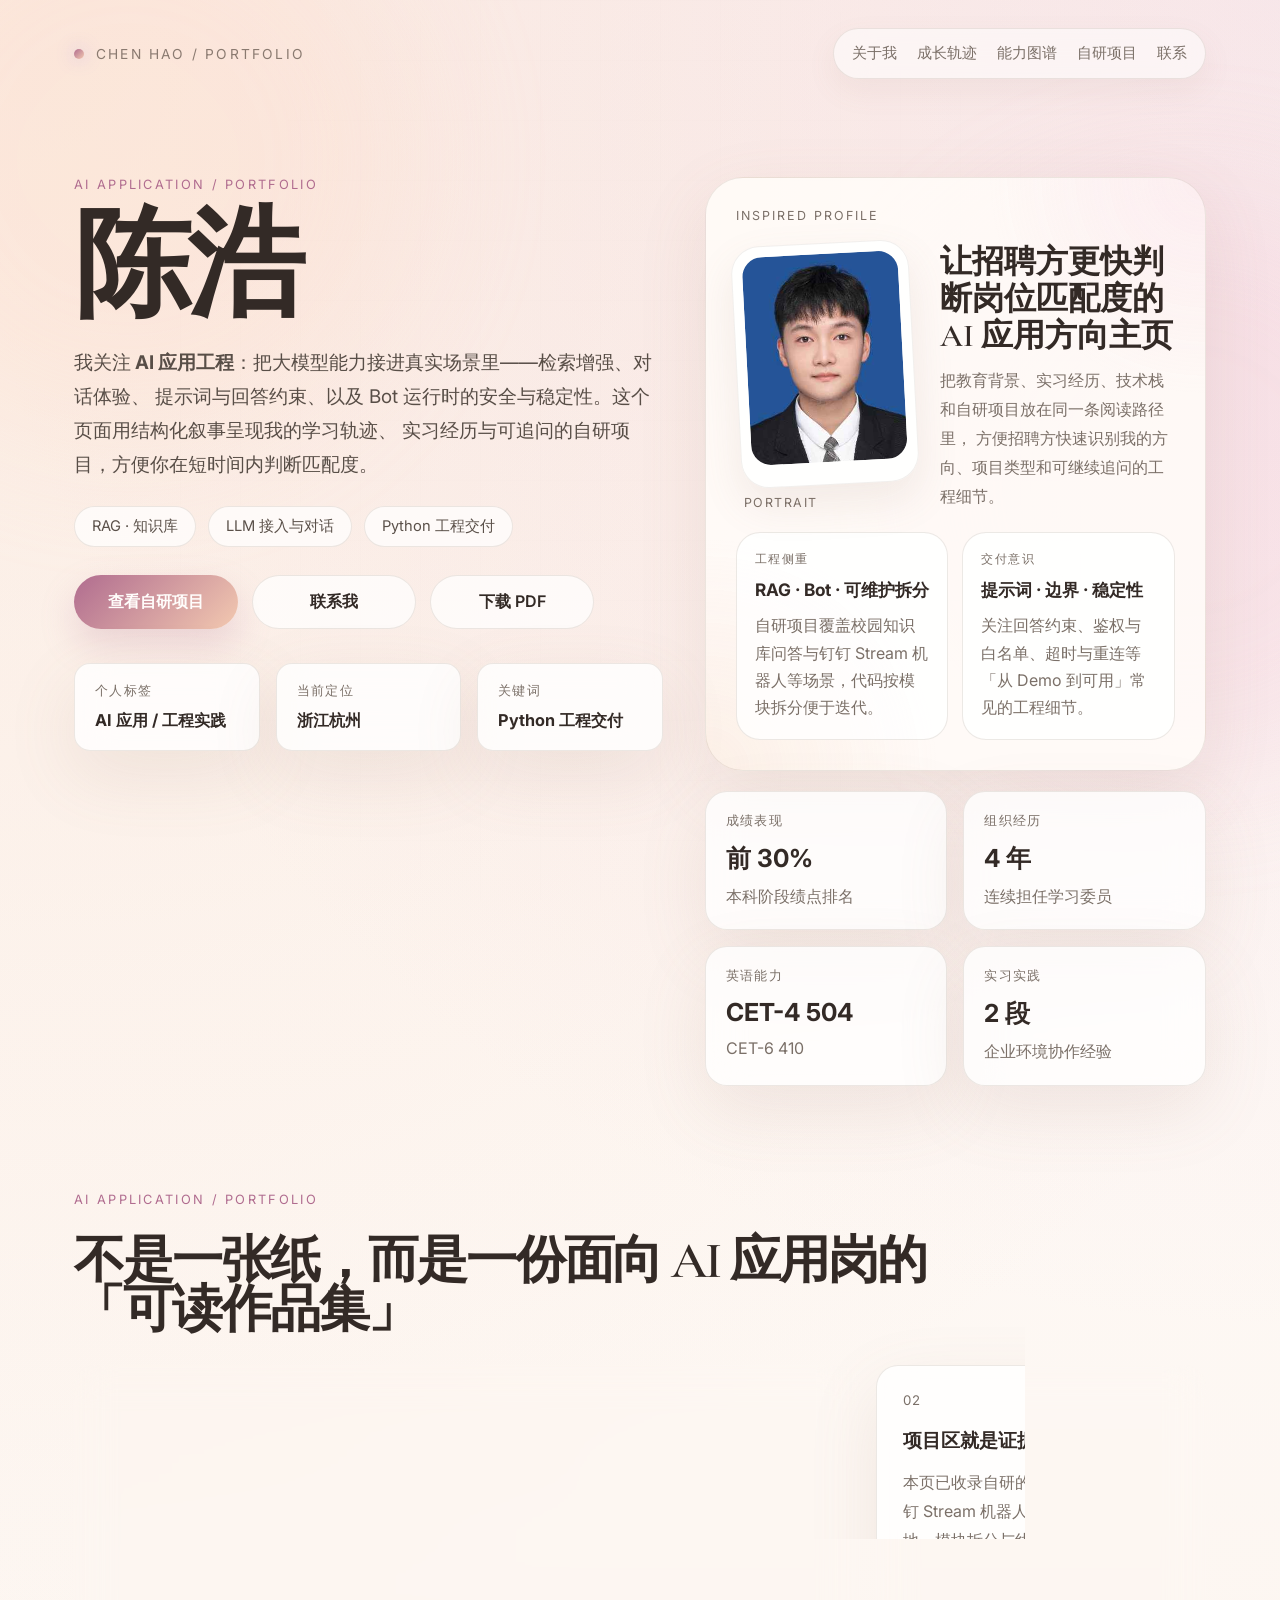
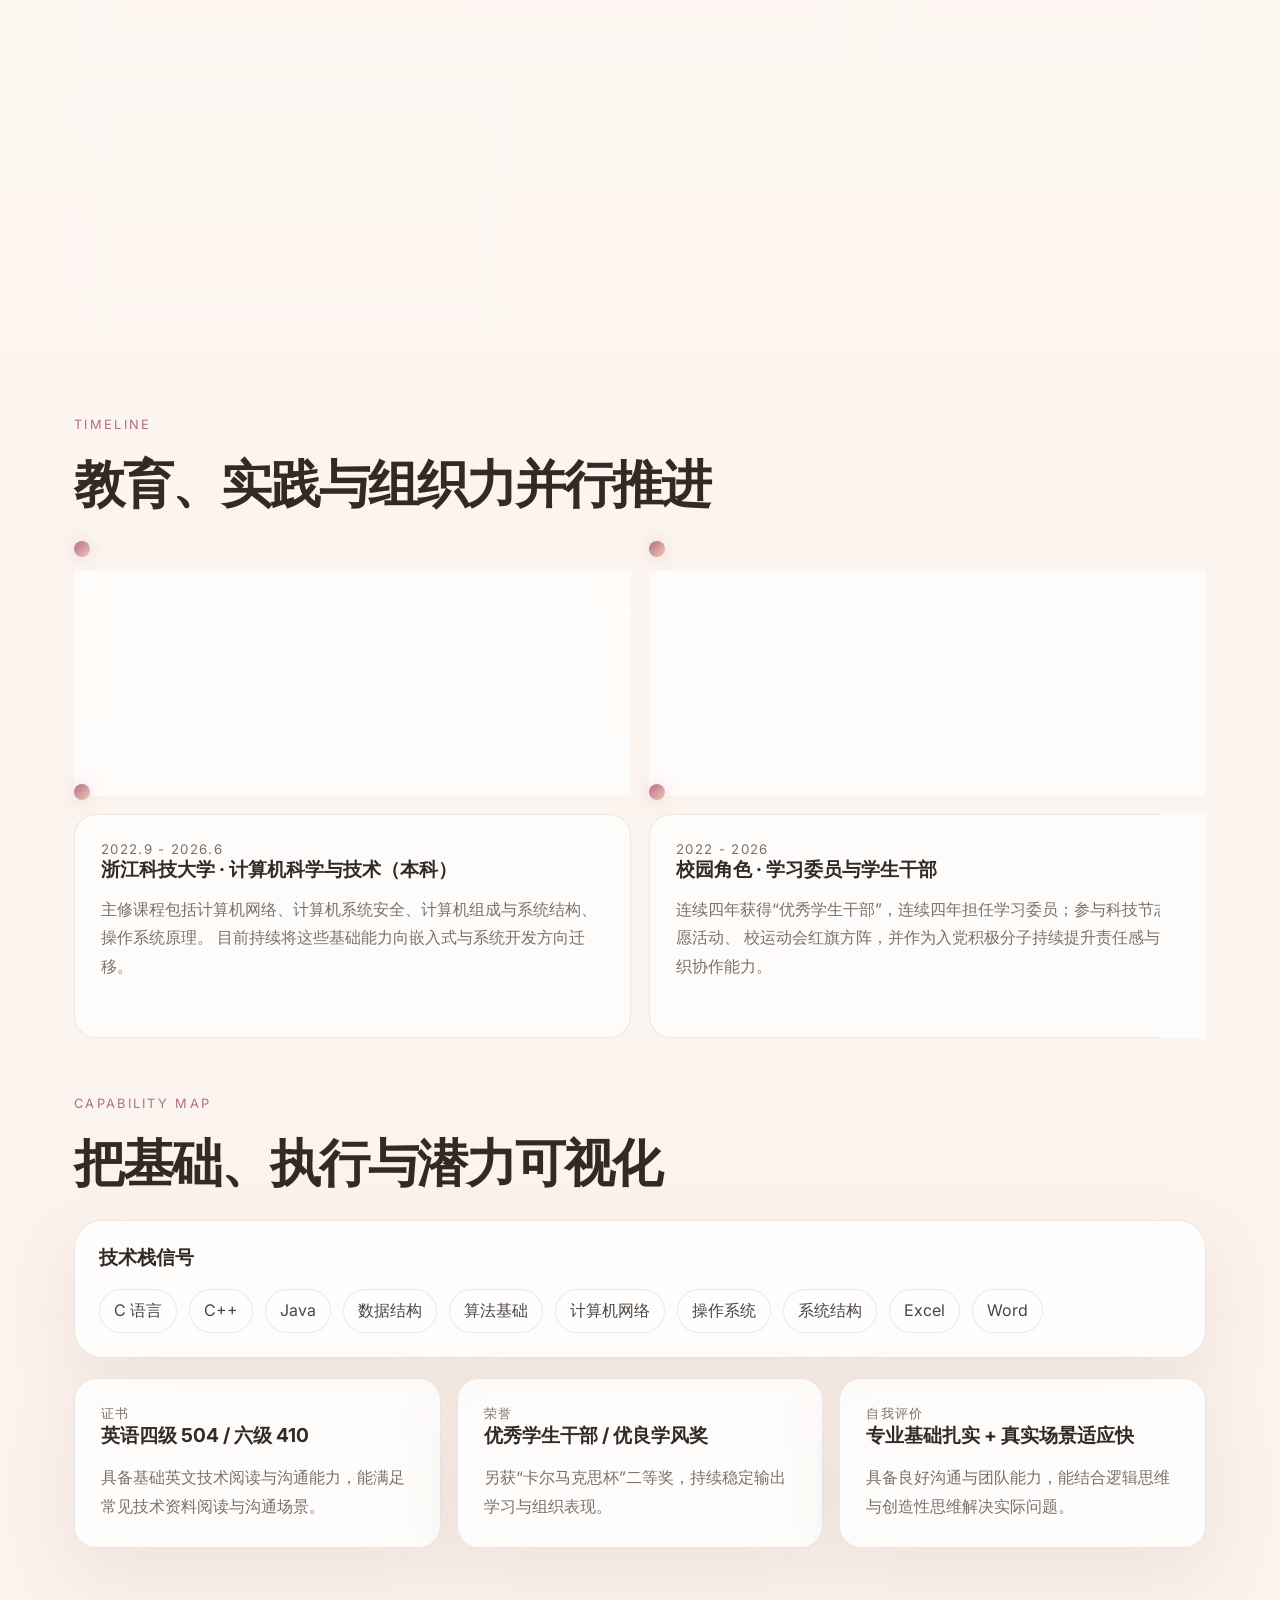
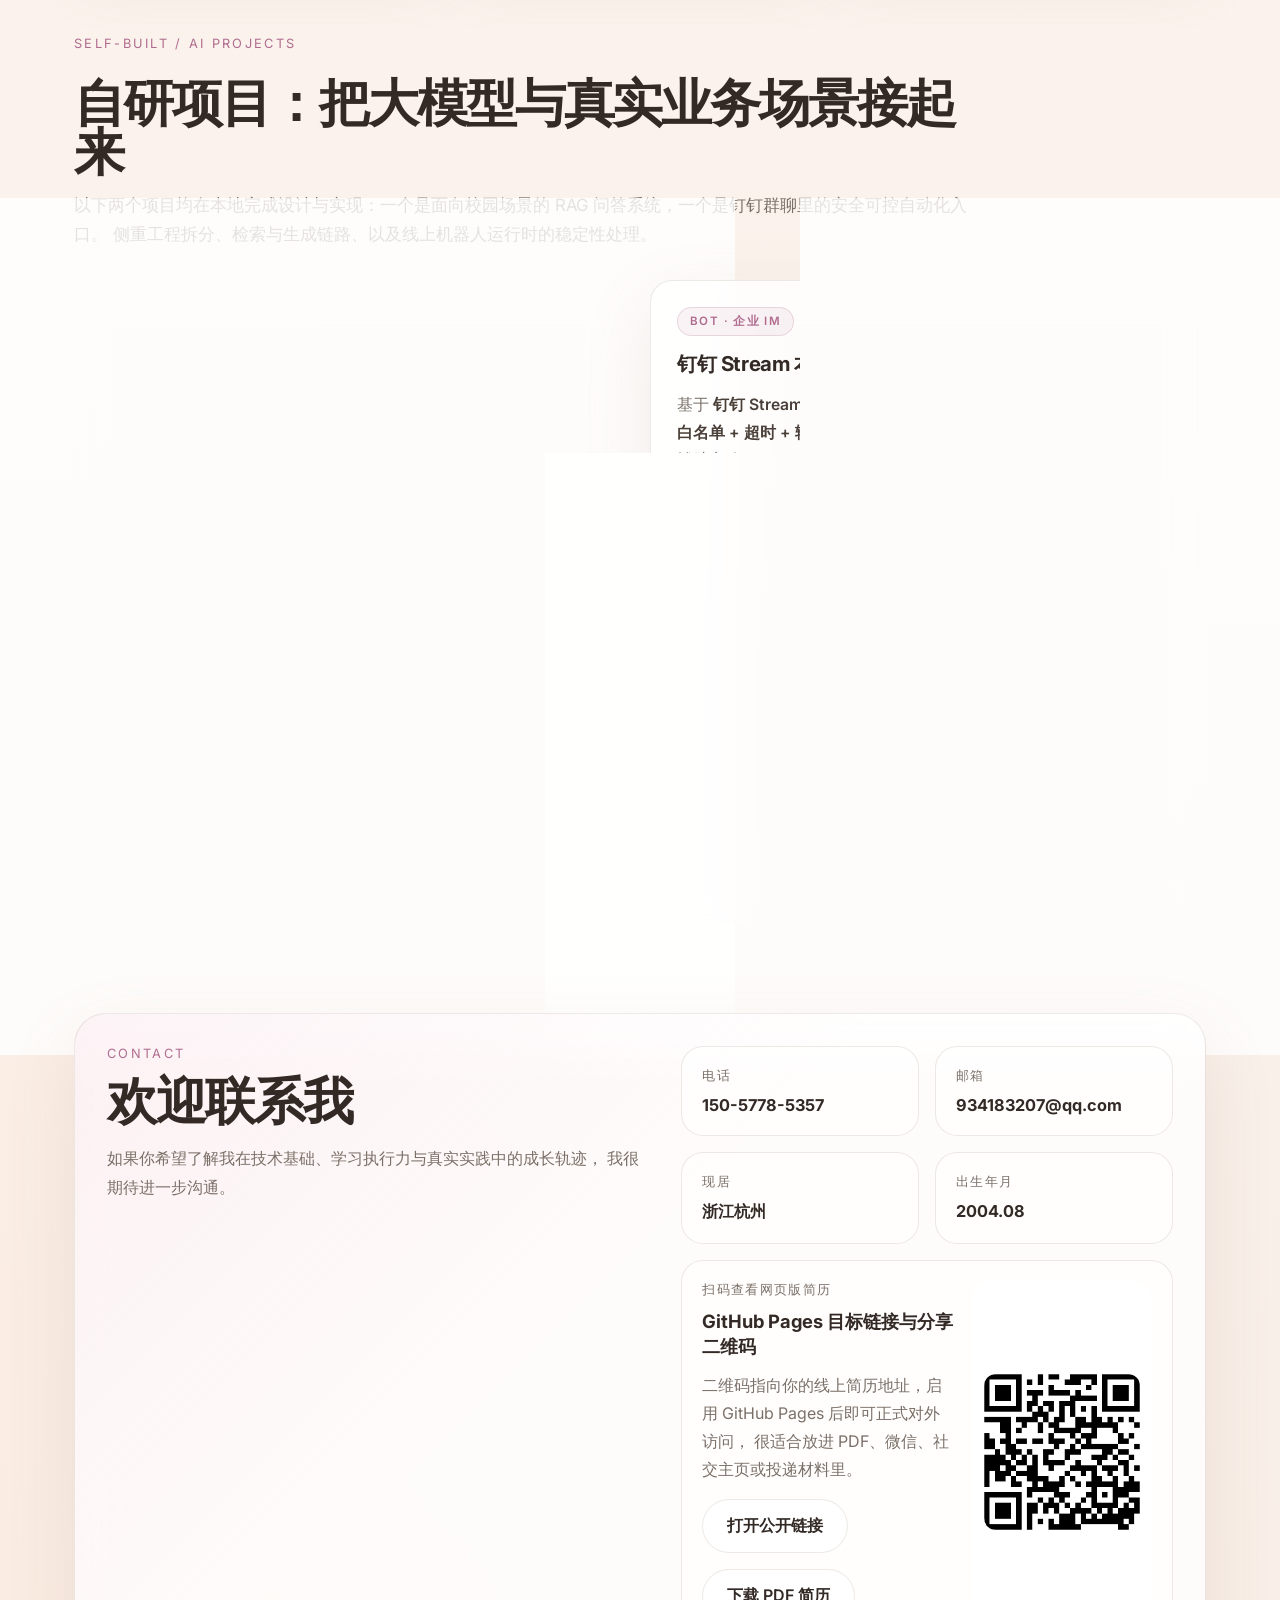
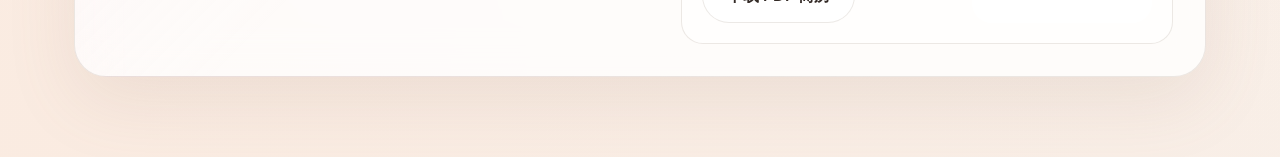
==== commit 124ccc78: "Update links for renamed repository Co-authored-by: yschen499-dotcom <yschen499-dotcom@users.noreply" ====
--- a/index.html
+++ b/index.html
@@ -17,8 +17,8 @@
     property="og:description"
     content="大模型接入、RAG 检索增强、对话体验与钉钉 Bot 落地实践，一页快速了解陈浩的 AI 应用方向简历与作品。"
   >
-  <meta property="og:url" content="https://yschen499-dotcom.github.io/test_dingdingtest_dingding/">
-  <meta property="og:image" content="https://yschen499-dotcom.github.io/test_dingdingtest_dingding/assets/share-cover.png">
+  <meta property="og:url" content="https://yschen499-dotcom.github.io/chenhao-ai/">
+  <meta property="og:image" content="https://yschen499-dotcom.github.io/chenhao-ai/assets/share-cover.png">
   <meta property="og:image:type" content="image/png">
   <meta property="og:image:width" content="1200">
   <meta property="og:image:height" content="630">
@@ -28,8 +28,8 @@
     name="twitter:description"
     content="大模型接入、RAG 检索增强、对话体验与钉钉 Bot 落地实践，一页快速了解陈浩的 AI 应用方向简历与作品。"
   >
-  <meta name="twitter:image" content="https://yschen499-dotcom.github.io/test_dingdingtest_dingding/assets/share-cover.png">
-  <link rel="canonical" href="https://yschen499-dotcom.github.io/test_dingdingtest_dingding/">
+  <meta name="twitter:image" content="https://yschen499-dotcom.github.io/chenhao-ai/assets/share-cover.png">
+  <link rel="canonical" href="https://yschen499-dotcom.github.io/chenhao-ai/">
   <link rel="preconnect" href="https://fonts.googleapis.com">
   <link rel="preconnect" href="https://fonts.gstatic.com" crossorigin>
   <link
@@ -390,7 +390,7 @@
                 </p>
                 <a
                   class="button secondary qr-link"
-                  href="https://yschen499-dotcom.github.io/test_dingdingtest_dingding/"
+                  href="https://yschen499-dotcom.github.io/chenhao-ai/"
                   target="_blank"
                   rel="noreferrer"
                 >
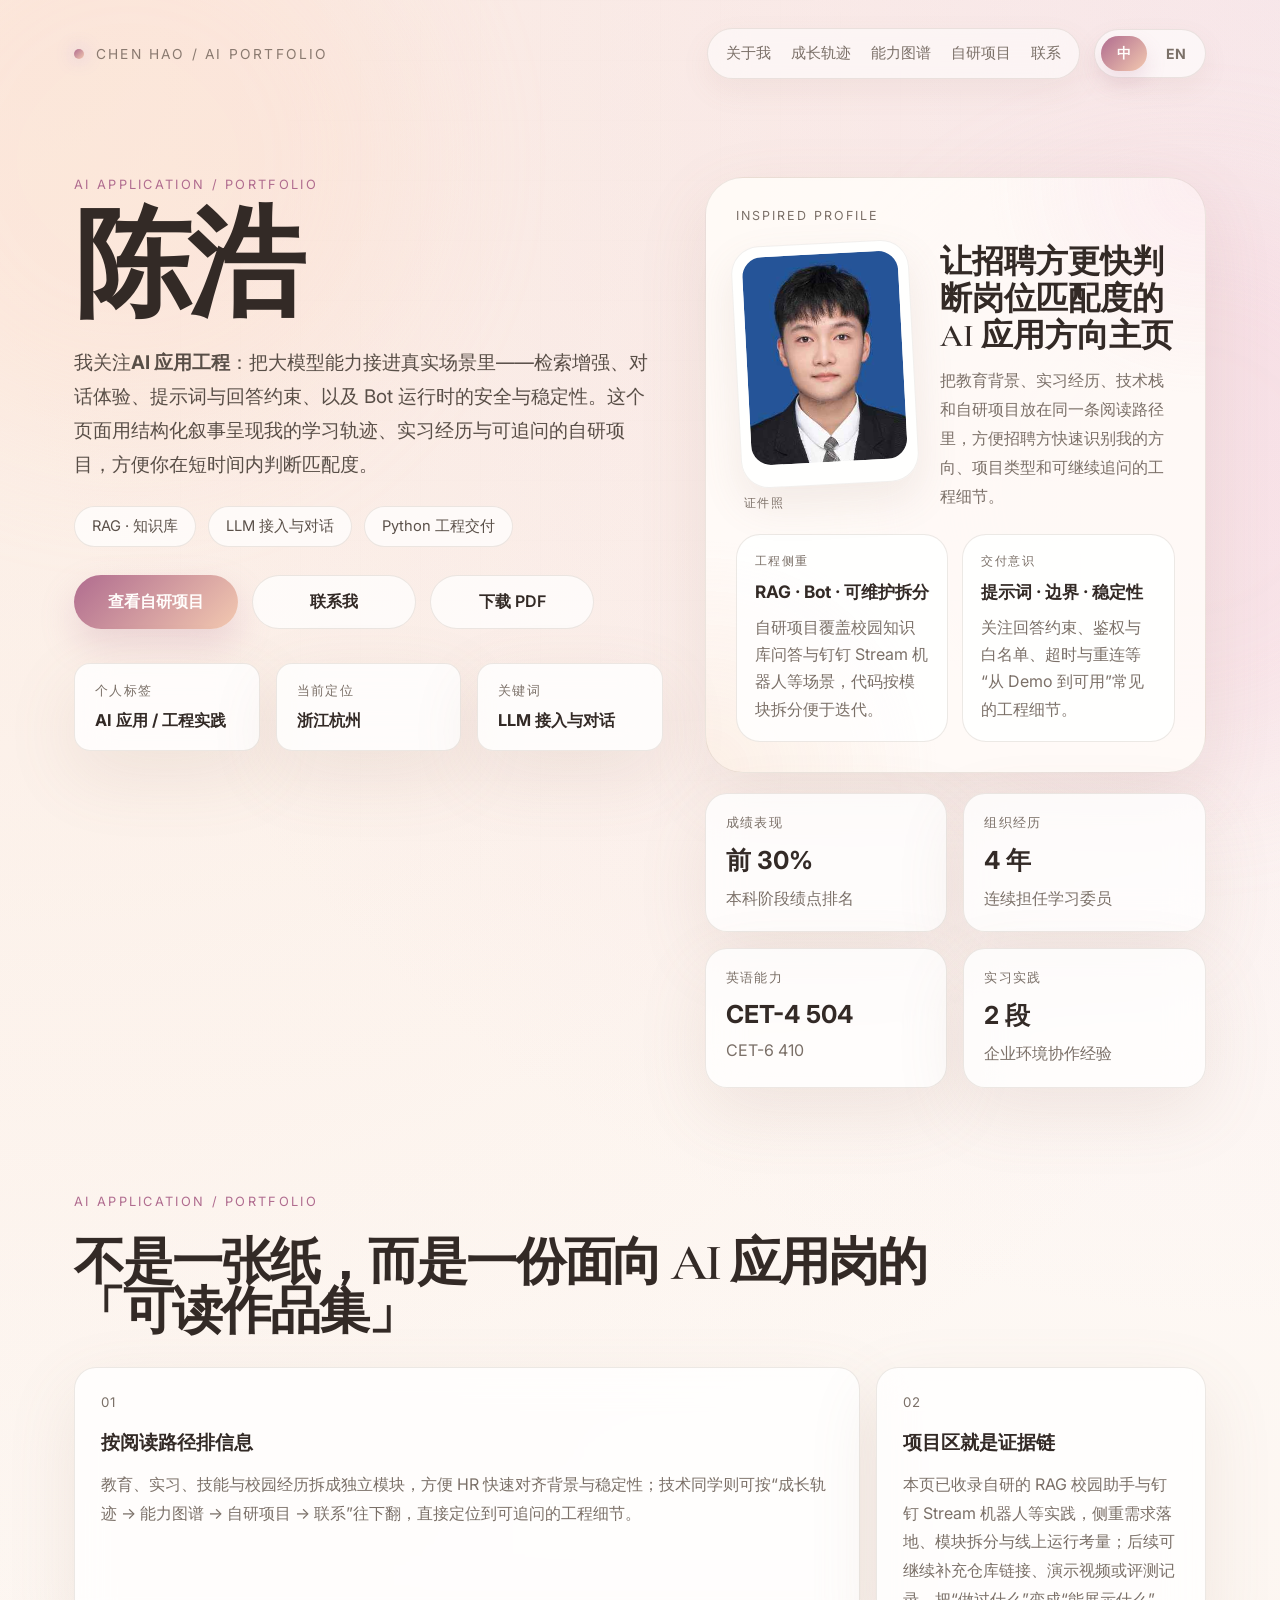
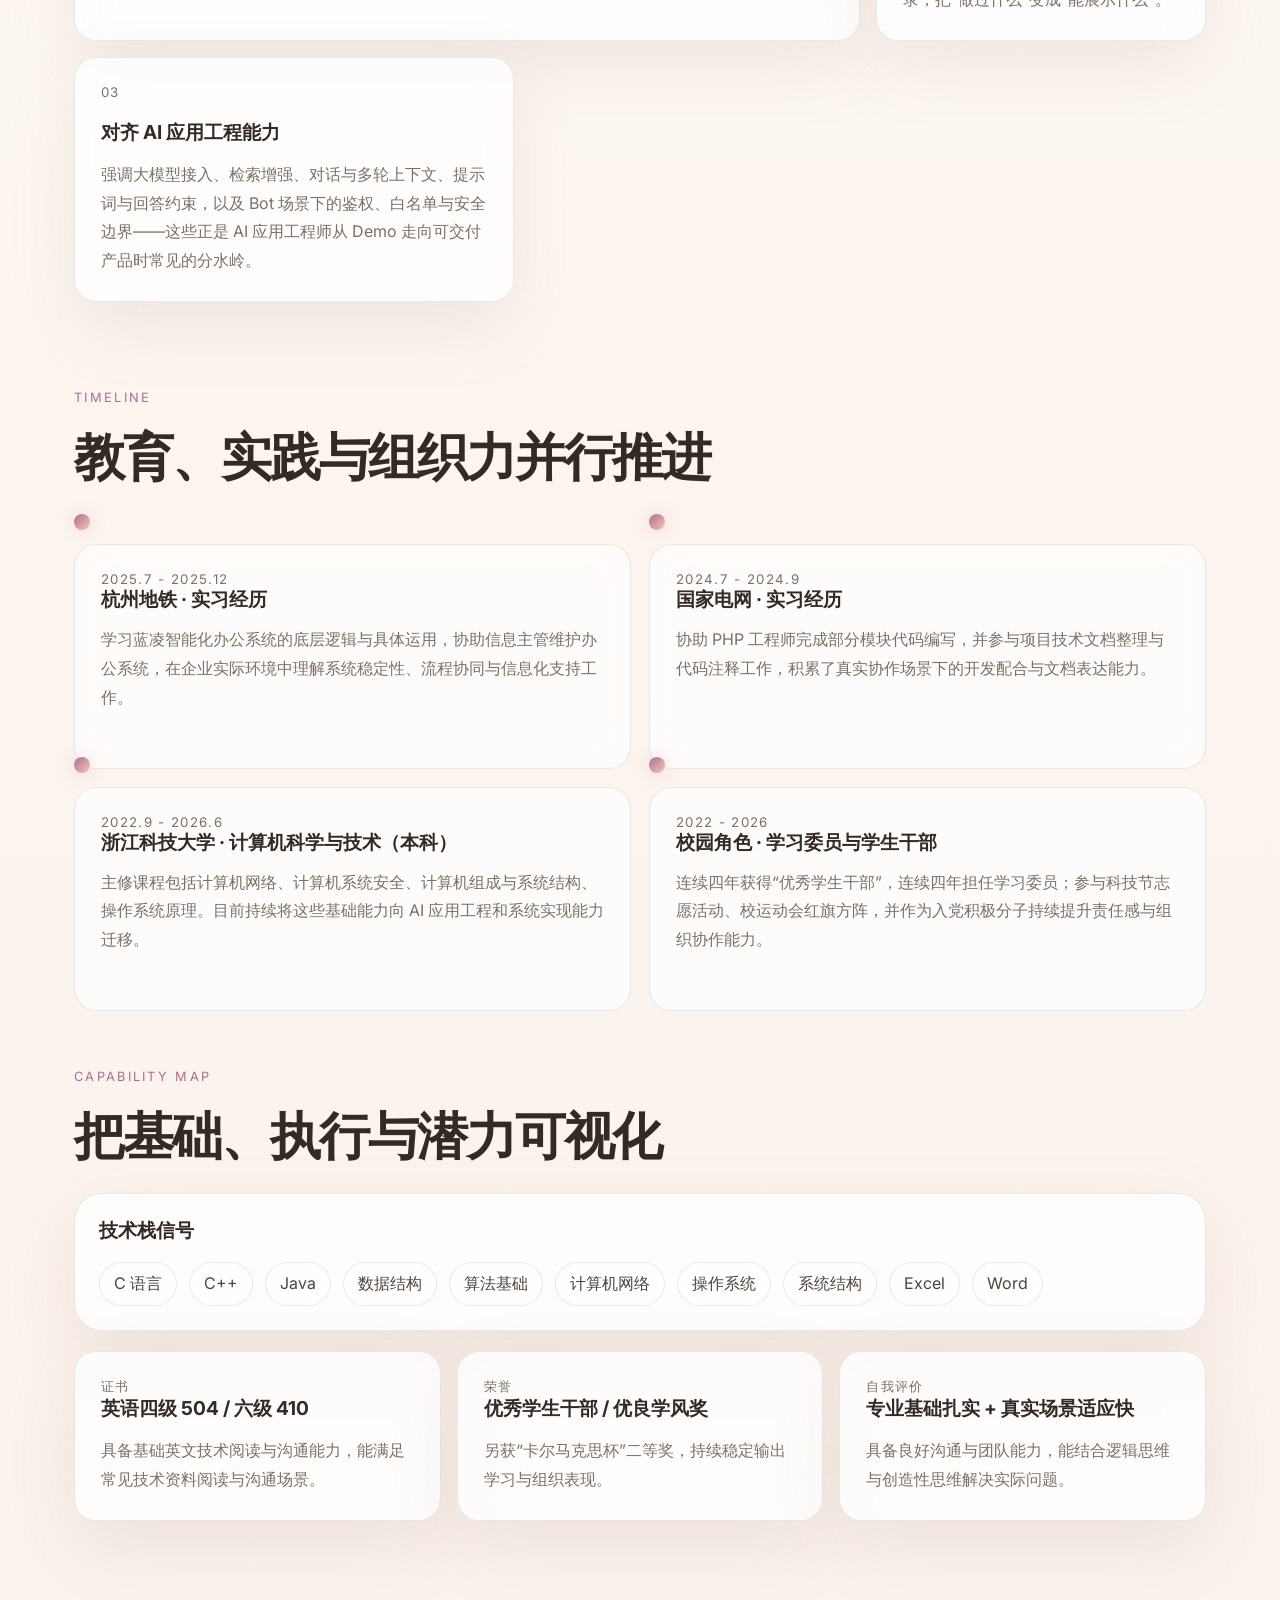
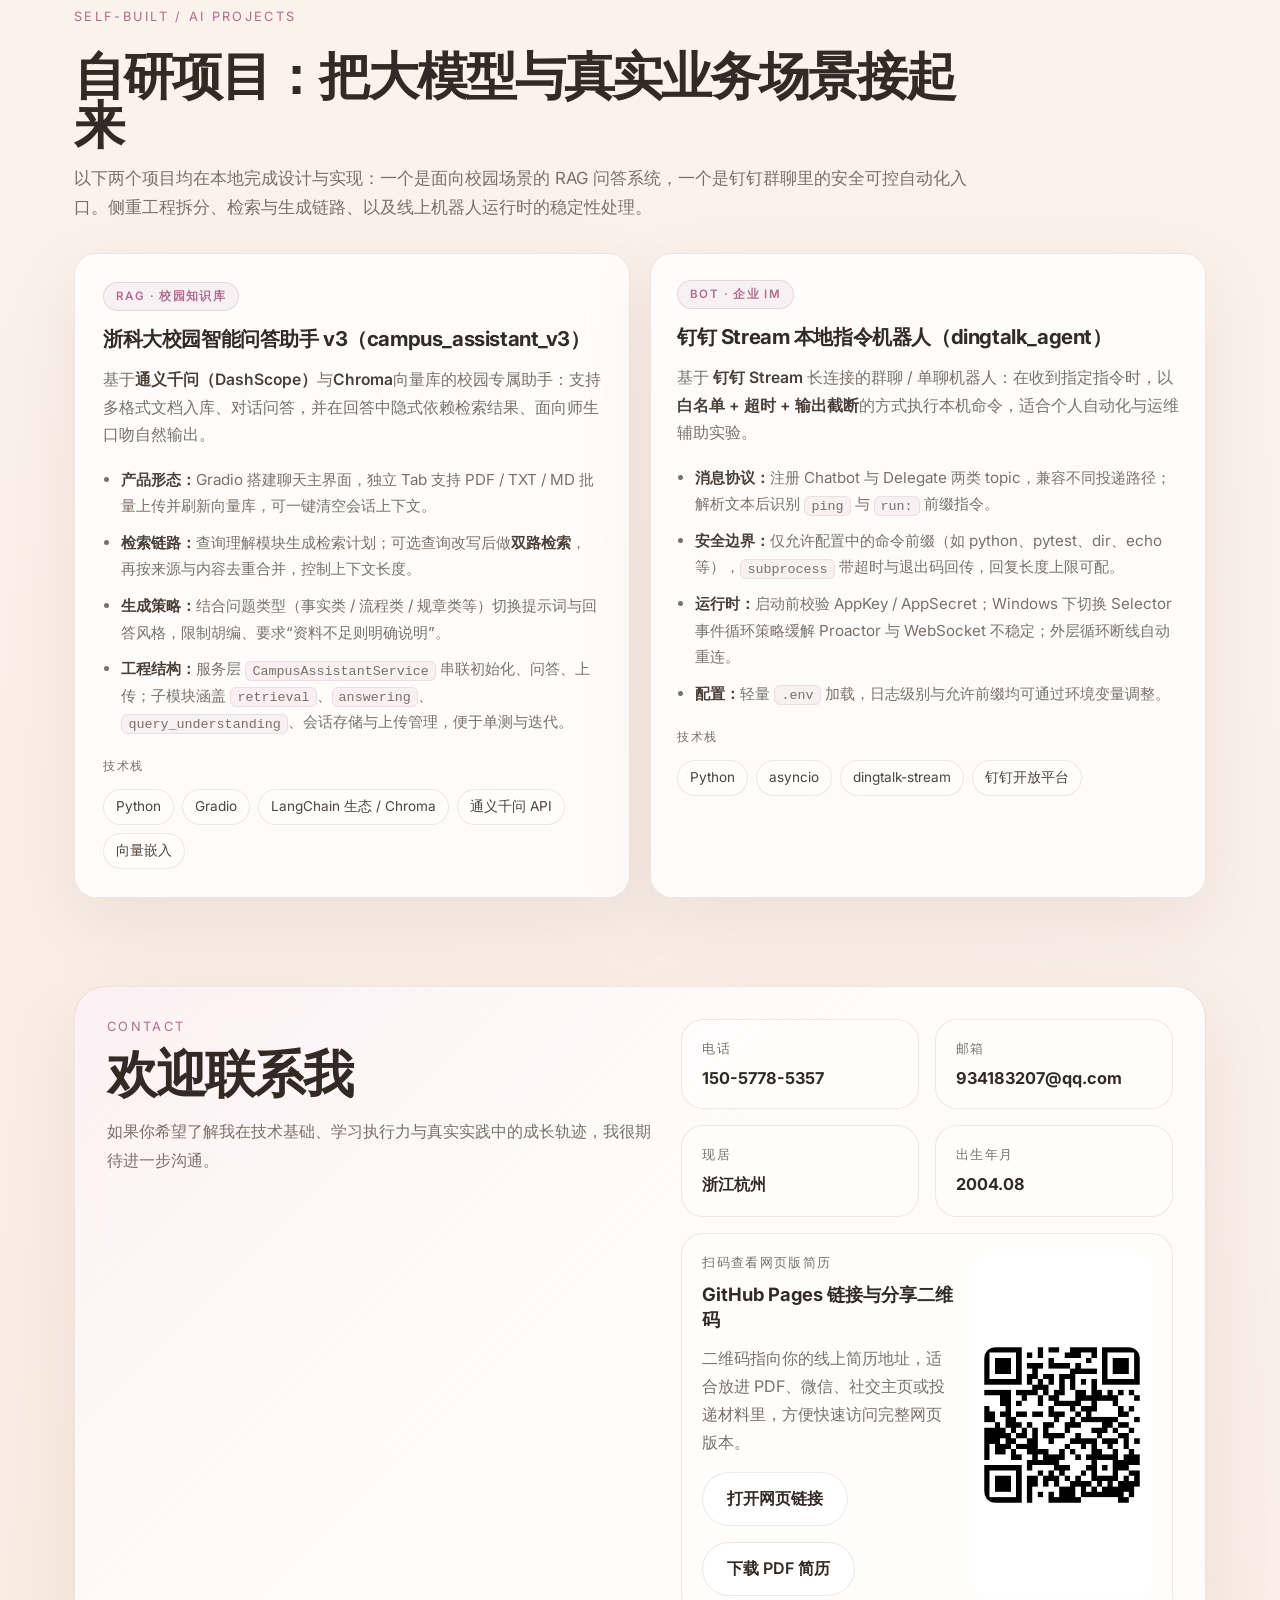
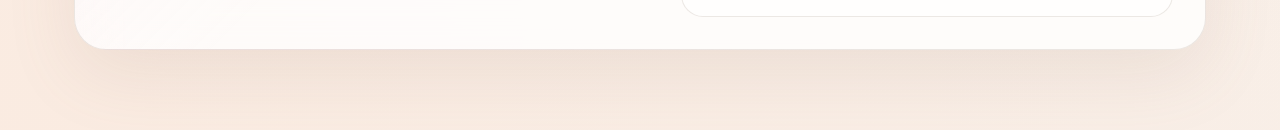
==== commit 92be5d26: "Add bilingual toggle and unify portfolio branding Co-authored-by: yschen499-dotcom <yschen499-dotcom" ====
--- a/index.html
+++ b/index.html
@@ -3,32 +3,35 @@
 <head>
   <meta charset="UTF-8">
   <meta name="viewport" content="width=device-width, initial-scale=1.0">
-  <title>陈浩 | AI应用方向</title>
+  <title>陈浩 | AI Portfolio</title>
   <meta
+    id="meta-description"
     name="description"
     content="陈浩的个人简历与作品页，面向 AI 应用岗位：大模型接入、RAG 检索增强、对话与钉钉 Bot 等落地实践，并呈现教育、实习与自研项目。"
   >
   <meta name="theme-color" content="#f6efe8">
   <meta property="og:type" content="website">
-  <meta property="og:site_name" content="陈浩 Portfolio">
-  <meta property="og:locale" content="zh_CN">
-  <meta property="og:title" content="陈浩 | AI应用方向">
+  <meta id="meta-og-site-name" property="og:site_name" content="Chen Hao AI Portfolio">
+  <meta id="meta-og-locale" property="og:locale" content="zh_CN">
+  <meta id="meta-og-title" property="og:title" content="陈浩 | AI Portfolio">
   <meta
+    id="meta-og-description"
     property="og:description"
     content="大模型接入、RAG 检索增强、对话体验与钉钉 Bot 落地实践，一页快速了解陈浩的 AI 应用方向简历与作品。"
   >
   <meta property="og:url" content="https://yschen499-dotcom.github.io/chenhao-ai/">
-  <meta property="og:image" content="https://yschen499-dotcom.github.io/chenhao-ai/assets/share-cover.png">
+  <meta property="og:image" content="https://yschen499-dotcom.github.io/chenhao-ai/assets/chenhao-ai-portfolio-cover.png">
   <meta property="og:image:type" content="image/png">
   <meta property="og:image:width" content="1200">
   <meta property="og:image:height" content="630">
-  <meta name="twitter:card" content="summary_large_image">
-  <meta name="twitter:title" content="陈浩 | AI应用方向">
+  <meta id="meta-twitter-card" name="twitter:card" content="summary_large_image">
+  <meta id="meta-twitter-title" name="twitter:title" content="陈浩 | AI Portfolio">
   <meta
+    id="meta-twitter-description"
     name="twitter:description"
     content="大模型接入、RAG 检索增强、对话体验与钉钉 Bot 落地实践，一页快速了解陈浩的 AI 应用方向简历与作品。"
   >
-  <meta name="twitter:image" content="https://yschen499-dotcom.github.io/chenhao-ai/assets/share-cover.png">
+  <meta name="twitter:image" content="https://yschen499-dotcom.github.io/chenhao-ai/assets/chenhao-ai-portfolio-cover.png">
   <link rel="canonical" href="https://yschen499-dotcom.github.io/chenhao-ai/">
   <link rel="preconnect" href="https://fonts.googleapis.com">
   <link rel="preconnect" href="https://fonts.gstatic.com" crossorigin>
@@ -51,51 +54,57 @@
     <header class="site-header">
       <a class="brand-mark" href="#top">
         <span class="brand-dot"></span>
-        <span>CHEN HAO / PORTFOLIO</span>
+        <span data-i18n="brand_text">CHEN HAO / AI PORTFOLIO</span>
       </a>
-      <nav class="site-nav">
-        <a href="#about">关于我</a>
-        <a href="#timeline">成长轨迹</a>
-        <a href="#skills">能力图谱</a>
-        <a href="#projects">自研项目</a>
-        <a href="#contact">联系</a>
-      </nav>
+      <div class="header-tools">
+        <nav class="site-nav">
+          <a href="#about" data-i18n="nav_about">关于我</a>
+          <a href="#timeline" data-i18n="nav_timeline">成长轨迹</a>
+          <a href="#skills" data-i18n="nav_skills">能力图谱</a>
+          <a href="#projects" data-i18n="nav_projects">自研项目</a>
+          <a href="#contact" data-i18n="nav_contact">联系</a>
+        </nav>
+        <div class="lang-toggle" role="group" aria-label="Language toggle">
+          <button type="button" class="lang-toggle__button is-active" data-lang-switch="zh">中</button>
+          <button type="button" class="lang-toggle__button" data-lang-switch="en">EN</button>
+        </div>
+      </div>
     </header>
 
     <main id="top">
       <section class="hero section reveal">
         <div class="hero-copy">
-          <p class="eyebrow">AI APPLICATION / PORTFOLIO</p>
-          <h1>陈浩</h1>
-          <p class="hero-summary">
-            我关注<strong> AI 应用工程</strong>：把大模型能力接进真实场景里——检索增强、对话体验、
+          <p class="eyebrow" data-i18n="hero_eyebrow">AI APPLICATION / PORTFOLIO</p>
+          <h1 data-i18n="hero_name">陈浩</h1>
+          <p class="hero-summary" data-i18n-html="hero_summary">
+            我关注<strong>AI 应用工程</strong>：把大模型能力接进真实场景里——检索增强、对话体验、
             提示词与回答约束、以及 Bot 运行时的安全与稳定性。这个页面用结构化叙事呈现我的学习轨迹、
             实习经历与可追问的自研项目，方便你在短时间内判断匹配度。
           </p>
 
           <div class="hero-tags">
-            <span>RAG · 知识库</span>
-            <span>LLM 接入与对话</span>
-            <span>Python 工程交付</span>
+            <span data-i18n="hero_tag_1">RAG · 知识库</span>
+            <span data-i18n="hero_tag_2">LLM 接入与对话</span>
+            <span data-i18n="hero_tag_3">Python 工程交付</span>
           </div>
 
           <div class="hero-actions">
-            <a class="button primary" href="#projects">查看自研项目</a>
-            <a class="button secondary" href="#contact">联系我</a>
-            <a class="button secondary" href="assets/chenhao-ai-application-resume.pdf" download>下载 PDF</a>
+            <a class="button primary" href="#projects" data-i18n="hero_cta_projects">查看自研项目</a>
+            <a class="button secondary" href="#contact" data-i18n="hero_cta_contact">联系我</a>
+            <a class="button secondary" href="assets/chenhao-ai-portfolio-resume.pdf" download data-i18n="hero_cta_pdf">下载 PDF</a>
           </div>
 
           <div class="signal-row">
             <div class="signal-card">
-              <span class="signal-label">个人标签</span>
-              <strong>AI 应用 / 工程实践</strong>
+              <span class="signal-label" data-i18n="signal_label_1">个人标签</span>
+              <strong data-i18n="signal_value_1">AI 应用 / 工程实践</strong>
             </div>
             <div class="signal-card">
-              <span class="signal-label">当前定位</span>
-              <strong>浙江杭州</strong>
+              <span class="signal-label" data-i18n="signal_label_2">当前定位</span>
+              <strong data-i18n="signal_value_2">浙江杭州</strong>
             </div>
             <div class="signal-card">
-              <span class="signal-label">关键词</span>
+              <span class="signal-label" data-i18n="signal_label_3">关键词</span>
               <strong id="keyword-rotator">RAG 与知识库</strong>
             </div>
           </div>
@@ -103,17 +112,17 @@
 
         <aside class="hero-panel">
           <div class="showcase-card">
-            <span class="showcase-label">INSPIRED PROFILE</span>
+            <span class="showcase-label" data-i18n="showcase_label">INSPIRED PROFILE</span>
             <div class="showcase-main">
               <div class="showcase-avatar">
                 <div class="photo-frame">
                   <img class="profile-photo" src="assets/profile-photo.png" alt="陈浩证件照">
                 </div>
-                <span class="photo-caption">portrait</span>
+                <span class="photo-caption" data-i18n="photo_caption">portrait</span>
               </div>
               <div class="showcase-copy">
-                <h3>让招聘方更快判断岗位匹配度的 AI 应用方向主页</h3>
-                <p>
+                <h3 data-i18n="showcase_title">让招聘方更快判断岗位匹配度的 AI 应用方向主页</h3>
+                <p data-i18n="showcase_body">
                   把教育背景、实习经历、技术栈和自研项目放在同一条阅读路径里，
                   方便招聘方快速识别我的方向、项目类型和可继续追问的工程细节。
                 </p>
@@ -122,38 +131,38 @@
 
             <div class="showcase-grid">
               <article class="showcase-mini">
-                <span>工程侧重</span>
-                <strong>RAG · Bot · 可维护拆分</strong>
-                <p>自研项目覆盖校园知识库问答与钉钉 Stream 机器人等场景，代码按模块拆分便于迭代。</p>
+                <span data-i18n="showcase_mini_1_label">工程侧重</span>
+                <strong data-i18n="showcase_mini_1_title">RAG · Bot · 可维护拆分</strong>
+                <p data-i18n="showcase_mini_1_body">自研项目覆盖校园知识库问答与钉钉 Stream 机器人等场景，代码按模块拆分便于迭代。</p>
               </article>
               <article class="showcase-mini">
-                <span>交付意识</span>
-                <strong>提示词 · 边界 · 稳定性</strong>
-                <p>关注回答约束、鉴权与白名单、超时与重连等「从 Demo 到可用」常见的工程细节。</p>
+                <span data-i18n="showcase_mini_2_label">交付意识</span>
+                <strong data-i18n="showcase_mini_2_title">提示词 · 边界 · 稳定性</strong>
+                <p data-i18n="showcase_mini_2_body">关注回答约束、鉴权与白名单、超时与重连等「从 Demo 到可用」常见的工程细节。</p>
               </article>
             </div>
           </div>
 
           <div class="metric-grid">
             <article class="metric-card">
-              <span>成绩表现</span>
-              <strong>前 30%</strong>
-              <p>本科阶段绩点排名</p>
+              <span data-i18n="metric_1_label">成绩表现</span>
+              <strong data-i18n="metric_1_value">前 30%</strong>
+              <p data-i18n="metric_1_body">本科阶段绩点排名</p>
             </article>
             <article class="metric-card">
-              <span>组织经历</span>
-              <strong>4 年</strong>
-              <p>连续担任学习委员</p>
+              <span data-i18n="metric_2_label">组织经历</span>
+              <strong data-i18n="metric_2_value">4 年</strong>
+              <p data-i18n="metric_2_body">连续担任学习委员</p>
             </article>
             <article class="metric-card">
-              <span>英语能力</span>
+              <span data-i18n="metric_3_label">英语能力</span>
               <strong>CET-4 504</strong>
-              <p>CET-6 410</p>
+              <p data-i18n="metric_3_body">CET-6 410</p>
             </article>
             <article class="metric-card">
-              <span>实习实践</span>
-              <strong>2 段</strong>
-              <p>企业环境协作经验</p>
+              <span data-i18n="metric_4_label">实习实践</span>
+              <strong data-i18n="metric_4_value">2 段</strong>
+              <p data-i18n="metric_4_body">企业环境协作经验</p>
             </article>
           </div>
         </aside>
@@ -161,31 +170,31 @@
 
       <section id="about" class="section reveal">
         <div class="section-heading">
-          <p class="eyebrow">AI APPLICATION / PORTFOLIO</p>
-          <h2>不是一张纸，而是一份面向 AI 应用岗的「可读作品集」</h2>
+          <p class="eyebrow" data-i18n="about_eyebrow">AI APPLICATION / PORTFOLIO</p>
+          <h2 data-i18n="about_heading">不是一张纸，而是一份面向 AI 应用岗的「可读作品集」</h2>
         </div>
 
         <div class="feature-grid">
           <article class="feature-card">
             <span class="feature-index">01</span>
-            <h3>按阅读路径排信息</h3>
-            <p>
+            <h3 data-i18n="feature_1_title">按阅读路径排信息</h3>
+            <p data-i18n="feature_1_body">
               教育、实习、技能与校园经历拆成独立模块，方便 HR 快速对齐背景与稳定性；
               技术同学则可按「成长轨迹 → 能力图谱 → 自研项目 → 联系」往下翻，直接定位到可追问的工程细节。
             </p>
           </article>
           <article class="feature-card">
             <span class="feature-index">02</span>
-            <h3>项目区就是证据链</h3>
-            <p>
+            <h3 data-i18n="feature_2_title">项目区就是证据链</h3>
+            <p data-i18n="feature_2_body">
               本页已收录自研的 RAG 校园助手与钉钉 Stream 机器人等实践，侧重需求落地、模块拆分与线上运行考量；
               后续可继续补充仓库链接、演示视频或评测记录，把「做过什么」变成「能展示什么」。
             </p>
           </article>
           <article class="feature-card">
             <span class="feature-index">03</span>
-            <h3>对齐 AI 应用工程能力</h3>
-            <p>
+            <h3 data-i18n="feature_3_title">对齐 AI 应用工程能力</h3>
+            <p data-i18n="feature_3_body">
               强调大模型接入、检索增强、对话与多轮上下文、提示词与回答约束，以及 Bot 场景下的鉴权、白名单与安全边界——
               这些正是 AI 应用工程师从 Demo 走向可交付产品时常见的分水岭。
             </p>
@@ -195,8 +204,8 @@
 
       <section id="timeline" class="section reveal">
         <div class="section-heading">
-          <p class="eyebrow">TIMELINE</p>
-          <h2>教育、实践与组织力并行推进</h2>
+          <p class="eyebrow" data-i18n="timeline_eyebrow">TIMELINE</p>
+          <h2 data-i18n="timeline_heading">教育、实践与组织力并行推进</h2>
         </div>
 
         <div class="timeline">
@@ -204,8 +213,8 @@
             <div class="timeline-dot"></div>
             <div class="timeline-content">
               <span class="timeline-date">2025.7 - 2025.12</span>
-              <h3>杭州地铁 · 实习经历</h3>
-              <p>
+              <h3 data-i18n="timeline_1_title">杭州地铁 · 实习经历</h3>
+              <p data-i18n="timeline_1_body">
                 学习蓝凌智能化办公系统的底层逻辑与具体运用，协助信息主管维护办公系统，
                 在企业实际环境中理解系统稳定性、流程协同与信息化支持工作。
               </p>
@@ -216,8 +225,8 @@
             <div class="timeline-dot"></div>
             <div class="timeline-content">
               <span class="timeline-date">2024.7 - 2024.9</span>
-              <h3>国家电网 · 实习经历</h3>
-              <p>
+              <h3 data-i18n="timeline_2_title">国家电网 · 实习经历</h3>
+              <p data-i18n="timeline_2_body">
                 协助 PHP 工程师完成部分模块代码编写，并参与项目技术文档整理与代码注释工作，
                 积累了真实协作场景下的开发配合与文档表达能力。
               </p>
@@ -228,8 +237,8 @@
             <div class="timeline-dot"></div>
             <div class="timeline-content">
               <span class="timeline-date">2022.9 - 2026.6</span>
-              <h3>浙江科技大学 · 计算机科学与技术（本科）</h3>
-              <p>
+              <h3 data-i18n="timeline_3_title">浙江科技大学 · 计算机科学与技术（本科）</h3>
+              <p data-i18n="timeline_3_body">
                 主修课程包括计算机网络、计算机系统安全、计算机组成与系统结构、操作系统原理。
                 目前持续将这些基础能力向嵌入式与系统开发方向迁移。
               </p>
@@ -240,8 +249,8 @@
             <div class="timeline-dot"></div>
             <div class="timeline-content">
               <span class="timeline-date">2022 - 2026</span>
-              <h3>校园角色 · 学习委员与学生干部</h3>
-              <p>
+              <h3 data-i18n="timeline_4_title">校园角色 · 学习委员与学生干部</h3>
+              <p data-i18n="timeline_4_body">
                 连续四年获得“优秀学生干部”，连续四年担任学习委员；参与科技节志愿活动、
                 校运动会红旗方阵，并作为入党积极分子持续提升责任感与组织协作能力。
               </p>
@@ -252,22 +261,22 @@
 
       <section id="skills" class="section reveal">
         <div class="section-heading">
-          <p class="eyebrow">CAPABILITY MAP</p>
-          <h2>把基础、执行与潜力可视化</h2>
+          <p class="eyebrow" data-i18n="skills_eyebrow">CAPABILITY MAP</p>
+          <h2 data-i18n="skills_heading">把基础、执行与潜力可视化</h2>
         </div>
 
         <div class="capability-layout">
           <div class="capability-panel">
-            <h3>技术栈信号</h3>
+            <h3 data-i18n="capability_title">技术栈信号</h3>
             <div class="tag-group">
-              <span>C 语言</span>
+              <span data-i18n="skill_tag_1">C 语言</span>
               <span>C++</span>
               <span>Java</span>
-              <span>数据结构</span>
-              <span>算法基础</span>
-              <span>计算机网络</span>
-              <span>操作系统</span>
-              <span>系统结构</span>
+              <span data-i18n="skill_tag_4">数据结构</span>
+              <span data-i18n="skill_tag_5">算法基础</span>
+              <span data-i18n="skill_tag_6">计算机网络</span>
+              <span data-i18n="skill_tag_7">操作系统</span>
+              <span data-i18n="skill_tag_8">系统结构</span>
               <span>Excel</span>
               <span>Word</span>
             </div>
@@ -276,28 +285,28 @@
 
         <div class="highlight-grid">
           <article class="highlight-card">
-            <span class="highlight-title">证书</span>
-            <h3>英语四级 504 / 六级 410</h3>
-            <p>具备基础英文技术阅读与沟通能力，能满足常见技术资料阅读与沟通场景。</p>
+            <span class="highlight-title" data-i18n="highlight_1_label">证书</span>
+            <h3 data-i18n="highlight_1_title">英语四级 504 / 六级 410</h3>
+            <p data-i18n="highlight_1_body">具备基础英文技术阅读与沟通能力，能满足常见技术资料阅读与沟通场景。</p>
           </article>
           <article class="highlight-card">
-            <span class="highlight-title">荣誉</span>
-            <h3>优秀学生干部 / 优良学风奖</h3>
-            <p>另获“卡尔马克思杯”二等奖，持续稳定输出学习与组织表现。</p>
+            <span class="highlight-title" data-i18n="highlight_2_label">荣誉</span>
+            <h3 data-i18n="highlight_2_title">优秀学生干部 / 优良学风奖</h3>
+            <p data-i18n="highlight_2_body">另获“卡尔马克思杯”二等奖，持续稳定输出学习与组织表现。</p>
           </article>
           <article class="highlight-card">
-            <span class="highlight-title">自我评价</span>
-            <h3>专业基础扎实 + 真实场景适应快</h3>
-            <p>具备良好沟通与团队能力，能结合逻辑思维与创造性思维解决实际问题。</p>
+            <span class="highlight-title" data-i18n="highlight_3_label">自我评价</span>
+            <h3 data-i18n="highlight_3_title">专业基础扎实 + 真实场景适应快</h3>
+            <p data-i18n="highlight_3_body">具备良好沟通与团队能力，能结合逻辑思维与创造性思维解决实际问题。</p>
           </article>
         </div>
       </section>
 
       <section id="projects" class="section reveal">
         <div class="section-heading">
-          <p class="eyebrow">SELF-BUILT / AI PROJECTS</p>
-          <h2>自研项目：把大模型与真实业务场景接起来</h2>
-          <p class="section-lead">
+          <p class="eyebrow" data-i18n="projects_eyebrow">SELF-BUILT / AI PROJECTS</p>
+          <h2 data-i18n="projects_heading">自研项目：把大模型与真实业务场景接起来</h2>
+          <p class="section-lead" data-i18n="projects_lead">
             以下两个项目均在本地完成设计与实现：一个是面向校园场景的 RAG 问答系统，一个是钉钉群聊里的安全可控自动化入口。
             侧重工程拆分、检索与生成链路、以及线上机器人运行时的稳定性处理。
           </p>
@@ -305,18 +314,18 @@
 
         <div class="projects-grid">
           <article class="project-card project-card--main">
-            <span class="project-badge">RAG · 校园知识库</span>
-            <h3>浙科大校园智能问答助手 v3（campus_assistant_v3）</h3>
-            <p class="project-lead">
+            <span class="project-badge" data-i18n="project_1_badge">RAG · 校园知识库</span>
+            <h3 data-i18n="project_1_title">浙科大校园智能问答助手 v3（campus_assistant_v3）</h3>
+            <p class="project-lead" data-i18n-html="project_1_lead">
               基于<strong>通义千问（DashScope）</strong>与<strong>Chroma</strong>向量库的校园专属助手：支持多格式文档入库、对话问答，并在回答中隐式依赖检索结果、面向师生口吻自然输出。
             </p>
             <ul class="project-list">
-              <li><strong>产品形态：</strong>Gradio 搭建聊天主界面，独立 Tab 支持 PDF / TXT / MD 批量上传并刷新向量库，可一键清空会话上下文。</li>
-              <li><strong>检索链路：</strong>查询理解模块生成检索计划；可选查询改写后做<strong>双路检索</strong>，再按来源与内容去重合并，控制上下文长度。</li>
-              <li><strong>生成策略：</strong>结合问题类型（事实类 / 流程类 / 规章类等）切换提示词与回答风格，限制胡编、要求「资料不足则明确说明」。</li>
-              <li><strong>工程结构：</strong>服务层 <code>CampusAssistantService</code> 串联初始化、问答、上传；子模块涵盖 <code>retrieval</code>、<code>answering</code>、<code>query_understanding</code>、会话存储与上传管理，便于单测与迭代。</li>
+              <li data-i18n-html="project_1_list_1"><strong>产品形态：</strong>Gradio 搭建聊天主界面，独立 Tab 支持 PDF / TXT / MD 批量上传并刷新向量库，可一键清空会话上下文。</li>
+              <li data-i18n-html="project_1_list_2"><strong>检索链路：</strong>查询理解模块生成检索计划；可选查询改写后做<strong>双路检索</strong>，再按来源与内容去重合并，控制上下文长度。</li>
+              <li data-i18n-html="project_1_list_3"><strong>生成策略：</strong>结合问题类型（事实类 / 流程类 / 规章类等）切换提示词与回答风格，限制胡编、要求「资料不足则明确说明」。</li>
+              <li data-i18n-html="project_1_list_4"><strong>工程结构：</strong>服务层 <code>CampusAssistantService</code> 串联初始化、问答、上传；子模块涵盖 <code>retrieval</code>、<code>answering</code>、<code>query_understanding</code>、会话存储与上传管理，便于单测与迭代。</li>
             </ul>
-            <p class="project-stack-label">技术栈</p>
+            <p class="project-stack-label" data-i18n="project_stack_label">技术栈</p>
             <div class="project-stack">
               <span>Python</span>
               <span>Gradio</span>
@@ -327,18 +336,18 @@
           </article>
 
           <article class="project-card">
-            <span class="project-badge">Bot · 企业 IM</span>
-            <h3>钉钉 Stream 本地指令机器人（dingtalk_agent）</h3>
-            <p class="project-lead">
+            <span class="project-badge" data-i18n="project_2_badge">Bot · 企业 IM</span>
+            <h3 data-i18n="project_2_title">钉钉 Stream 本地指令机器人（dingtalk_agent）</h3>
+            <p class="project-lead" data-i18n-html="project_2_lead">
               基于 <strong>钉钉 Stream</strong> 长连接的群聊 / 单聊机器人：在收到指定指令时，以<strong>白名单 + 超时 + 输出截断</strong>的方式执行本机命令，适合个人自动化与运维辅助实验。
             </p>
             <ul class="project-list">
-              <li><strong>消息协议：</strong>注册 Chatbot 与 Delegate 两类 topic，兼容不同投递路径；解析文本后识别 <code>ping</code> 与 <code>run:</code> 前缀指令。</li>
-              <li><strong>安全边界：</strong>仅允许配置中的命令前缀（如 python、pytest、dir、echo 等），<code>subprocess</code> 带超时与退出码回传，回复长度上限可配。</li>
-              <li><strong>运行时：</strong>启动前校验 AppKey / AppSecret；Windows 下切换 Selector 事件循环策略缓解 Proactor 与 WebSocket 不稳定；外层循环断线自动重连。</li>
-              <li><strong>配置：</strong>轻量 <code>.env</code> 加载，日志级别与允许前缀均可通过环境变量调整。</li>
+              <li data-i18n-html="project_2_list_1"><strong>消息协议：</strong>注册 Chatbot 与 Delegate 两类 topic，兼容不同投递路径；解析文本后识别 <code>ping</code> 与 <code>run:</code> 前缀指令。</li>
+              <li data-i18n-html="project_2_list_2"><strong>安全边界：</strong>仅允许配置中的命令前缀（如 python、pytest、dir、echo 等），<code>subprocess</code> 带超时与退出码回传，回复长度上限可配。</li>
+              <li data-i18n-html="project_2_list_3"><strong>运行时：</strong>启动前校验 AppKey / AppSecret；Windows 下切换 Selector 事件循环策略缓解 Proactor 与 WebSocket 不稳定；外层循环断线自动重连。</li>
+              <li data-i18n-html="project_2_list_4"><strong>配置：</strong>轻量 <code>.env</code> 加载，日志级别与允许前缀均可通过环境变量调整。</li>
             </ul>
-            <p class="project-stack-label">技术栈</p>
+            <p class="project-stack-label" data-i18n="project_stack_label">技术栈</p>
             <div class="project-stack">
               <span>Python</span>
               <span>asyncio</span>
@@ -352,9 +361,9 @@
       <section id="contact" class="section reveal">
         <div class="contact-card">
           <div>
-            <p class="eyebrow">CONTACT</p>
-            <h2>欢迎联系我</h2>
-            <p class="contact-copy">
+            <p class="eyebrow" data-i18n="contact_eyebrow">CONTACT</p>
+            <h2 data-i18n="contact_heading">欢迎联系我</h2>
+            <p class="contact-copy" data-i18n="contact_copy">
               如果你希望了解我在技术基础、学习执行力与真实实践中的成长轨迹，
               我很期待进一步沟通。
             </p>
@@ -363,28 +372,28 @@
           <div class="contact-side">
             <div class="contact-grid">
               <a href="tel:15057785357">
-                <span>电话</span>
+                <span data-i18n="contact_phone_label">电话</span>
                 <strong>150-5778-5357</strong>
               </a>
               <a href="mailto:934183207@qq.com">
-                <span>邮箱</span>
+                <span data-i18n="contact_email_label">邮箱</span>
                 <strong>934183207@qq.com</strong>
               </a>
               <div>
-                <span>现居</span>
-                <strong>浙江杭州</strong>
+                <span data-i18n="contact_city_label">现居</span>
+                <strong data-i18n="contact_city_value">浙江杭州</strong>
               </div>
               <div>
-                <span>出生年月</span>
+                <span data-i18n="contact_birth_label">出生年月</span>
                 <strong>2004.08</strong>
               </div>
             </div>
 
             <div class="qr-panel">
               <div class="qr-copy">
-                <span class="highlight-title">扫码查看网页版简历</span>
-                <h3>GitHub Pages 目标链接与分享二维码</h3>
-                <p>
+                <span class="highlight-title" data-i18n="qr_label">扫码查看网页版简历</span>
+                <h3 data-i18n="qr_heading">GitHub Pages 目标链接与分享二维码</h3>
+                <p data-i18n="qr_copy">
                   二维码指向你的线上简历地址，启用 GitHub Pages 后即可正式对外访问，
                   很适合放进 PDF、微信、社交主页或投递材料里。
                 </p>
@@ -393,20 +402,22 @@
                   href="https://yschen499-dotcom.github.io/chenhao-ai/"
                   target="_blank"
                   rel="noreferrer"
+                  data-i18n="qr_cta_open"
                 >
                   打开公开链接
                 </a>
                 <a
                   class="button secondary qr-link"
-                  href="assets/chenhao-ai-application-resume.pdf"
+                  href="assets/chenhao-ai-portfolio-resume.pdf"
                   download
+                  data-i18n="qr_cta_pdf"
                 >
                   下载 PDF 简历
                 </a>
               </div>
 
               <div class="qr-code-card">
-                <img src="assets/resume-qr.png" alt="陈浩网页版简历二维码">
+                <img src="assets/chenhao-ai-portfolio-qr.png" alt="陈浩网页版简历二维码">
               </div>
             </div>
           </div>
--- a/styles.css
+++ b/styles.css
@@ -105,6 +105,12 @@
   gap: 24px;
 }
 
+.header-tools {
+  display: flex;
+  align-items: center;
+  gap: 14px;
+}
+
 .brand-mark {
   display: inline-flex;
   align-items: center;
@@ -143,6 +149,36 @@
 .site-nav a.active,
 .site-nav a:hover {
   color: var(--text);
+}
+
+.lang-toggle {
+  display: inline-flex;
+  align-items: center;
+  gap: 6px;
+  padding: 6px;
+  border: 1px solid var(--line);
+  border-radius: 999px;
+  background: rgba(255, 255, 255, 0.62);
+  box-shadow: 0 10px 26px rgba(148, 115, 97, 0.08);
+}
+
+.lang-toggle__button {
+  border: 0;
+  background: transparent;
+  color: var(--muted);
+  min-width: 46px;
+  padding: 8px 12px;
+  border-radius: 999px;
+  cursor: pointer;
+  font: inherit;
+  font-size: 0.88rem;
+  font-weight: 700;
+}
+
+.lang-toggle__button.is-active {
+  color: #fffdfb;
+  background: linear-gradient(135deg, var(--primary), var(--accent));
+  box-shadow: 0 10px 20px rgba(176, 108, 143, 0.18);
 }
 
 main {
@@ -890,10 +926,20 @@
     align-items: flex-start;
   }
 
+  .header-tools {
+    width: 100%;
+    flex-direction: column;
+    align-items: stretch;
+  }
+
   .site-nav {
     width: 100%;
     overflow-x: auto;
     justify-content: flex-start;
+  }
+
+  .lang-toggle {
+    align-self: flex-start;
   }
 
   main {
